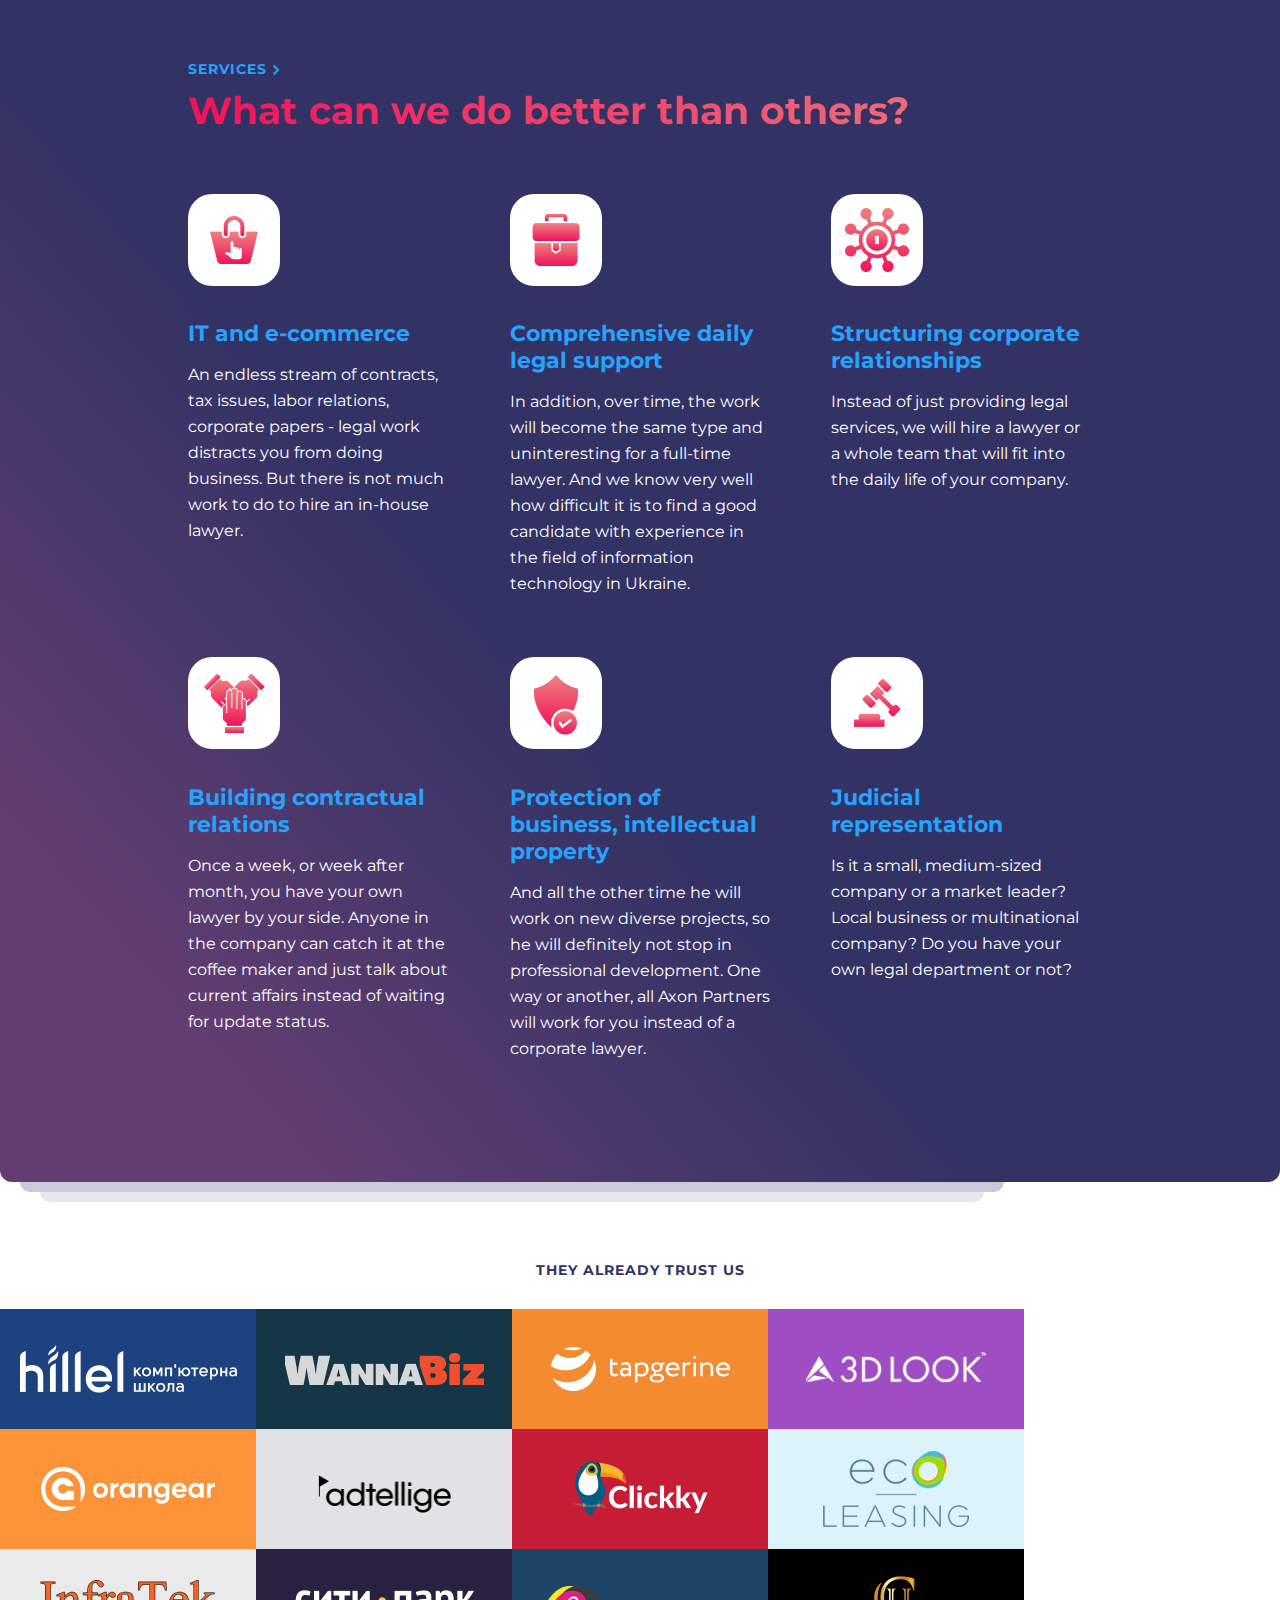
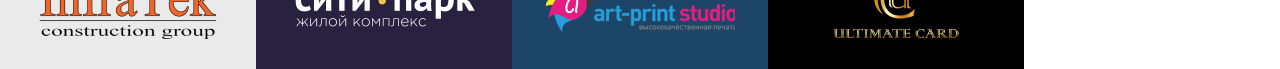
==== index.html @ bb22cbb3 "create 2 block of response(oportunities,trust us" ====
<!DOCTYPE html>
<html lang="ru">
<head>
    <meta charset="UTF-8">
    <meta http-equiv="X-UA-Compatible" content="IE=edge">
    <meta name="viewport" content="width-device-width, initial-scale=1.0">
    <meta name="keywords" content="Юристы,помощь,закон,поддержка.">
    <meta name="description" content="Юридическая поддержка бизнеса.">
    <title>hlegal services </title>
    <link rel="stylesheet" href="./assets/fonts/stylesheet.css">
    <link rel="stylesheet" href="./assets/styles/style.css">
</head>
<body>
  <main class="main">
    <section class="opportunities">
      <h2 class="hide"></h2>
        <div class="wrapper">
          <div class="services">
            <a href="" class="services-link">Services</a>
            <h2 class="about">What can we do better than others?</h2>
          </div>
          <div class="benefits">
            <div class="benefits-list">
              <div class="benefit-list">
                <img src="./assets/images/ecommerce.png" alt="Ecommerce" class="benefit-list-img" >
                <a href="" class="benefit-list-link">IT and e-commerce</a>
                <p class="benefit-list-text">An endless stream of contracts, tax issues, labor relations, corporate papers - legal work distracts you from doing business. But there is not much work to do to hire an in-house lawyer.</p>
              </div>
              <div class="benefit-list">
                <img src="./assets/images/support.png" alt="Support" class="benefit-list-img" >
                <a href="" class="benefit-list-link">Comprehensive daily legal support</a>
                <p class="benefit-list-text">In addition, over time, the work will become the same type and uninteresting for a full-time lawyer. And we know very well how difficult it is to find a good candidate with experience in the field of information technology in Ukraine.</p>
              </div>
              <div class="benefit-list">
                <img src="./assets/images/coprorate.png" alt="Corporate" class="benefit-list-img" >
                <a href="" class="benefit-list-link">Structuring corporate relationships</a>
                <p class="benefit-list-text">Instead of just providing legal services, we will hire a lawyer or a whole team that will fit into the daily life of your company.</p>
              </div>
              <div class="benefit-list">
                <img src="./assets/images/trust.png" alt="Trust" class="benefit-list-img" >
                <a href="" class="benefit-list-link">Building contractual relations</a>
                <p class="benefit-list-text">Once a week, or week after month, you have your own lawyer by your side. Anyone in the company can catch it at the coffee maker and just talk about current affairs instead of waiting for update status.</p>
              </div>
              <div class="benefit-list">
                <img src="./assets/images/protection.png" alt="Protection" class="benefit-list-img" >
                <a href="" class="benefit-list-link">Protection of business, intellectual property</a>
                <p class="benefit-list-text">And all the other time he will work on new diverse projects, so he will definitely not stop in professional development. One way or another, all Axon Partners will work for you instead of a corporate lawyer.</p>
              </div>
              <div class="benefit-list">
                <img src="./assets/images/court.png" alt="Court" class="benefit-list-img" >
                <a href="" class="benefit-list-link">Judicial representation</a>
                <p class="benefit-list-text">Is it a small, medium-sized company or a market leader? Local business or multinational company? Do you have your own legal department or not?</p>
              </div>
            </div>
          </div>
        </div>
    </section>
    <div class="shadow-layer-block">
      <div class="wraper">
        <div class="shadow-layer1"></div>
        <div class="shadow-layer2"> </div>
      </div>
    </div>
    <section class="already-trust-block">
      <h2 class="hide">hide</h2>

        <h3 class="already-trust-title">
          They already trust us
        </h3>
        <div class="already-trust-links-block">
          <div class="already-trust-links already-trust-link-visible">
            <a href="" class="already-trust-link">
              <img src="./assets/images/hillel-logo.png" alt="Hillel" width="217" height="48">
            </a>
            <a href="" class="already-trust-link">
              <img src="./assets/images/wannabiz-logo.png" alt="WannaBiz" width="199" height="32">
            </a>
            <a href="" class="already-trust-link">
              <img src="./assets/images/tapgerine-logo.png" alt="Tapgerine" width="179" height="44">
            </a>
            <a href="" class="already-trust-link">
              <img src="./assets/images/3dlook-logo.png" alt="3Dlook" width="180" height="42px">
            </a>
            <a href="" class="already-trust-link">
              <img src="./assets/images/orangear-logo.png" alt="Orangear" width="174" height="44">
            </a>
            <a href="" class="already-trust-link">
              <img src="./assets/images/adtelligent-logo.png" class="vis-img" alt="Adtelligent" width="195" height="48">
              <img src="./assets/images/adtelligent-logo-min.png" class="invis-img" alt="Adtelligent" width="133" height="48">
            </a>
            <a href="" class="already-trust-link invisible">
              <img src="./assets/images/clickky-logo.png" alt="Clickky" width="138" height="61">
            </a>
            <a href="" class="already-trust-link invisible">
              <img src="./assets/images/ecolease-logo.png" alt="Eco Leasing" width="146" height="76">
            </a>
            <a href="" class="already-trust-link invisible">
              <img src="./assets/images/infratek-logo.png" alt="Infra Tek" width="182" height="60">
            </a>
            <a href="" class="already-trust-link invisible">
              <img src="./assets/images/sitypark-logo.png" alt="Сити Парк" width="181" height="38">
            </a>
            <a href="" class="already-trust-link invisible">
              <img src="./assets/images/artprint-logo.png" alt="Art-print studio" width="189" height="46">
            </a>
            <a href="" class="already-trust-link invisible">
              <img src="./assets/images/ultimate-logo.png" alt="Ultimate Card" width="152" height="95">
            </a>
        </div>

    </section>
  </main>
</body>
</html>
---- assets/fonts/stylesheet.css ----
@font-face {
    font-family: 'Montserrat';
    src: url('Montserrat-ExtraBold.woff2') format('woff2'),
        url('Montserrat-ExtraBold.woff') format('woff');
    font-weight: bold;
    font-style: normal;
    font-display: swap;
}

@font-face {
    font-family: 'Montserrat';
    src: url('Montserrat-ExtraLight.woff2') format('woff2'),
        url('Montserrat-ExtraLight.woff') format('woff');
    font-weight: 200;
    font-style: normal;
    font-display: swap;
}

@font-face {
    font-family: 'Montserrat';
    src: url('Montserrat-LightItalic.woff2') format('woff2'),
        url('Montserrat-LightItalic.woff') format('woff');
    font-weight: 300;
    font-style: italic;
    font-display: swap;
}

@font-face {
    font-family: 'Montserrat';
    src: url('Montserrat-Regular.woff2') format('woff2'),
        url('Montserrat-Regular.woff') format('woff');
    font-weight: normal;
    font-style: normal;
    font-display: swap;
}

@font-face {
    font-family: 'Montserrat';
    src: url('Montserrat-BoldItalic.woff2') format('woff2'),
        url('Montserrat-BoldItalic.woff') format('woff');
    font-weight: bold;
    font-style: italic;
    font-display: swap;
}

@font-face {
    font-family: 'Montserrat';
    src: url('Montserrat-ExtraBoldItalic.woff2') format('woff2'),
        url('Montserrat-ExtraBoldItalic.woff') format('woff');
    font-weight: bold;
    font-style: italic;
    font-display: swap;
}

@font-face {
    font-family: 'Montserrat';
    src: url('Montserrat-Light.woff2') format('woff2'),
        url('Montserrat-Light.woff') format('woff');
    font-weight: 300;
    font-style: normal;
    font-display: swap;
}

@font-face {
    font-family: 'Montserrat';
    src: url('Montserrat-Italic.woff2') format('woff2'),
        url('Montserrat-Italic.woff') format('woff');
    font-weight: normal;
    font-style: italic;
    font-display: swap;
}

@font-face {
    font-family: 'Montserrat';
    src: url('Montserrat-SemiBold.woff2') format('woff2'),
        url('Montserrat-SemiBold.woff') format('woff');
    font-weight: 600;
    font-style: normal;
    font-display: swap;
}

@font-face {
    font-family: 'Montserrat';
    src: url('Montserrat-Black.woff2') format('woff2'),
        url('Montserrat-Black.woff') format('woff');
    font-weight: 900;
    font-style: normal;
    font-display: swap;
}

@font-face {
    font-family: 'Montserrat';
    src: url('Montserrat-Bold.woff2') format('woff2'),
        url('Montserrat-Bold.woff') format('woff');
    font-weight: bold;
    font-style: normal;
    font-display: swap;
}

@font-face {
    font-family: 'Montserrat';
    src: url('Montserrat-MediumItalic.woff2') format('woff2'),
        url('Montserrat-MediumItalic.woff') format('woff');
    font-weight: 500;
    font-style: italic;
    font-display: swap;
}

@font-face {
    font-family: 'Montserrat';
    src: url('Montserrat-ExtraLightItalic.woff2') format('woff2'),
        url('Montserrat-ExtraLightItalic.woff') format('woff');
    font-weight: 200;
    font-style: italic;
    font-display: swap;
}

@font-face {
    font-family: 'Montserrat';
    src: url('Montserrat-SemiBoldItalic.woff2') format('woff2'),
        url('Montserrat-SemiBoldItalic.woff') format('woff');
    font-weight: 600;
    font-style: italic;
    font-display: swap;
}

@font-face {
    font-family: 'Montserrat';
    src: url('Montserrat-BlackItalic.woff2') format('woff2'),
        url('Montserrat-BlackItalic.woff') format('woff');
    font-weight: 900;
    font-style: italic;
    font-display: swap;
}

@font-face {
    font-family: 'Montserrat';
    src: url('Montserrat-Medium.woff2') format('woff2'),
        url('Montserrat-Medium.woff') format('woff');
    font-weight: 500;
    font-style: normal;
    font-display: swap;
}

@font-face {
    font-family: 'Montserrat';
    src: url('Montserrat-ThinItalic.woff2') format('woff2'),
        url('Montserrat-ThinItalic.woff') format('woff');
    font-weight: 100;
    font-style: italic;
    font-display: swap;
}

@font-face {
    font-family: 'Montserrat';
    src: url('Montserrat-Thin.woff2') format('woff2'),
        url('Montserrat-Thin.woff') format('woff');
    font-weight: 100;
    font-style: normal;
    font-display: swap;
}
---- assets/styles/style.css ----
/*! normalize.css v8.0.1 | MIT License | github.com/necolas/normalize.css */
/* Document
   ========================================================================== */
/**
 * 1. Correct the line height in all browsers.
 * 2. Prevent adjustments of font size after orientation changes in iOS.
 */
html {
  line-height: 1.15; /* 1 */
  -webkit-text-size-adjust: 100%; /* 2 */
}

/* Sections
   ========================================================================== */
/**
 * Remove the margin in all browsers.
 */
body {
  margin: 0;
}

/**
 * Render the `main` element consistently in IE.
 */
main {
  display: block;
}

/**
 * Correct the font size and margin on `h1` elements within `section` and
 * `article` contexts in Chrome, Firefox, and Safari.
 */
h1 {
  font-size: 2em;
  margin: 0.67em 0;
}

/* Grouping content
   ========================================================================== */
/**
 * 1. Add the correct box sizing in Firefox.
 * 2. Show the overflow in Edge and IE.
 */
hr {
  box-sizing: content-box; /* 1 */
  height: 0; /* 1 */
  overflow: visible; /* 2 */
}

/**
 * 1. Correct the inheritance and scaling of font size in all browsers.
 * 2. Correct the odd `em` font sizing in all browsers.
 */
pre {
  font-family: monospace, monospace; /* 1 */
  font-size: 1em; /* 2 */
}

/* Text-level semantics
   ========================================================================== */
/**
 * Remove the gray background on active links in IE 10.
 */
a {
  background-color: transparent;
}

/**
 * 1. Remove the bottom border in Chrome 57-
 * 2. Add the correct text decoration in Chrome, Edge, IE, Opera, and Safari.
 */
abbr[title] {
  border-bottom: none; /* 1 */
  text-decoration: underline; /* 2 */
  text-decoration: underline dotted; /* 2 */
}

/**
 * Add the correct font weight in Chrome, Edge, and Safari.
 */
b,
strong {
  font-weight: bolder;
}

/**
 * 1. Correct the inheritance and scaling of font size in all browsers.
 * 2. Correct the odd `em` font sizing in all browsers.
 */
code,
kbd,
samp {
  font-family: monospace, monospace; /* 1 */
  font-size: 1em; /* 2 */
}

/**
 * Add the correct font size in all browsers.
 */
small {
  font-size: 80%;
}

/**
 * Prevent `sub` and `sup` elements from affecting the line height in
 * all browsers.
 */
sub,
sup {
  font-size: 75%;
  line-height: 0;
  position: relative;
  vertical-align: baseline;
}

sub {
  bottom: -0.25em;
}

sup {
  top: -0.5em;
}

/* Embedded content
   ========================================================================== */
/**
 * Remove the border on images inside links in IE 10.
 */
img {
  border-style: none;
}

/* Forms
   ========================================================================== */
/**
 * 1. Change the font styles in all browsers.
 * 2. Remove the margin in Firefox and Safari.
 */
button,
input,
optgroup,
select,
textarea {
  font-family: inherit; /* 1 */
  font-size: 100%; /* 1 */
  line-height: 1.15; /* 1 */
  margin: 0; /* 2 */
}

/**
 * Show the overflow in IE.
 * 1. Show the overflow in Edge.
 */
button,
input { /* 1 */
  overflow: visible;
}

/**
 * Remove the inheritance of text transform in Edge, Firefox, and IE.
 * 1. Remove the inheritance of text transform in Firefox.
 */
button,
select { /* 1 */
  text-transform: none;
}

/**
 * Correct the inability to style clickable types in iOS and Safari.
 */
button,
[type=button],
[type=reset],
[type=submit] {
  -webkit-appearance: button;
}

/**
 * Remove the inner border and padding in Firefox.
 */
button::-moz-focus-inner,
[type=button]::-moz-focus-inner,
[type=reset]::-moz-focus-inner,
[type=submit]::-moz-focus-inner {
  border-style: none;
  padding: 0;
}

/**
 * Restore the focus styles unset by the previous rule.
 */
button:-moz-focusring,
[type=button]:-moz-focusring,
[type=reset]:-moz-focusring,
[type=submit]:-moz-focusring {
  outline: 1px dotted ButtonText;
}

/**
 * Correct the padding in Firefox.
 */
fieldset {
  padding: 0.35em 0.75em 0.625em;
}

/**
 * 1. Correct the text wrapping in Edge and IE.
 * 2. Correct the color inheritance from `fieldset` elements in IE.
 * 3. Remove the padding so developers are not caught out when they zero out
 *    `fieldset` elements in all browsers.
 */
legend {
  box-sizing: border-box; /* 1 */
  color: inherit; /* 2 */
  display: table; /* 1 */
  max-width: 100%; /* 1 */
  padding: 0; /* 3 */
  white-space: normal; /* 1 */
}

/**
 * Add the correct vertical alignment in Chrome, Firefox, and Opera.
 */
progress {
  vertical-align: baseline;
}

/**
 * Remove the default vertical scrollbar in IE 10+.
 */
textarea {
  overflow: auto;
}

/**
 * 1. Add the correct box sizing in IE 10.
 * 2. Remove the padding in IE 10.
 */
[type=checkbox],
[type=radio] {
  box-sizing: border-box; /* 1 */
  padding: 0; /* 2 */
}

/**
 * Correct the cursor style of increment and decrement buttons in Chrome.
 */
[type=number]::-webkit-inner-spin-button,
[type=number]::-webkit-outer-spin-button {
  height: auto;
}

/**
 * 1. Correct the odd appearance in Chrome and Safari.
 * 2. Correct the outline style in Safari.
 */
[type=search] {
  -webkit-appearance: textfield; /* 1 */
  outline-offset: -2px; /* 2 */
}

/**
 * Remove the inner padding in Chrome and Safari on macOS.
 */
[type=search]::-webkit-search-decoration {
  -webkit-appearance: none;
}

/**
 * 1. Correct the inability to style clickable types in iOS and Safari.
 * 2. Change font properties to `inherit` in Safari.
 */
::-webkit-file-upload-button {
  -webkit-appearance: button; /* 1 */
  font: inherit; /* 2 */
}

/* Interactive
   ========================================================================== */
/*
 * Add the correct display in Edge, IE 10+, and Firefox.
 */
details {
  display: block;
}

/*
 * Add the correct display in all browsers.
 */
summary {
  display: list-item;
}

/* Misc
   ========================================================================== */
/**
 * Add the correct display in IE 10+.
 */
template {
  display: none;
}

/**
 * Add the correct display in IE 10.
 */
[hidden] {
  display: none;
}

* {
  box-sizing: border-box;
}

body {
  margin: 0;
  font-family: "Montserrat", sans-serif;
}

p, h1, h2, h3, h4, ul, li {
  margin: 0;
  padding: 0;
}

.hide {
  display: none;
}

ul li {
  list-style: none;
}

.wrapper {
  width: 315px;
  margin-left: auto;
  margin-right: auto;
}

.opportunities {
  background: linear-gradient(228.57deg, #323264 11.93%, #323264 57.17%, #643E72 87.46%);
  border-radius: 0px 0px 12px 12px;
  padding-top: 30px;
  padding-bottom: 60px;
}

.services-link {
  text-decoration: none;
  text-transform: uppercase;
  font-size: 14px;
  line-height: 17px;
  font-weight: 700;
  letter-spacing: 1px;
  color: #24A3FF;
  position: relative;
  display: inline-block;
  margin-bottom: 10px;
}
.services-link::after {
  content: "";
  background-image: url(../images/arrow-right-blue.png);
  background-size: cover;
  background-position: center;
  background-repeat: no-repeat;
  display: block;
  width: 12px;
  height: 12px;
  position: absolute;
  top: 3px;
  right: -15px;
}

.services-link:hover::after {
  content: "";
  background-image: url(../images/arrow-right-red.png);
  background-size: cover;
  background-position: center;
  background-repeat: no-repeat;
  display: block;
  width: 12px;
  height: 12px;
  position: absolute;
  top: 3px;
  right: -15px;
}

.services-link:hover {
  color: #F0145A;
}

.about {
  font-weight: 700;
  font-size: 30px;
  line-height: 37px;
  background: linear-gradient(90.13deg, #F0145A 0.84%, #EF8080 99.96%);
  -webkit-background-clip: text;
  -webkit-text-fill-color: transparent;
}

.services {
  margin-bottom: 30px;
}

.benefit-list {
  margin-bottom: 30px;
}
.benefit-list:last-child {
  margin-bottom: 0;
}

.benefit-list-img {
  background-color: #fff;
  border-radius: 24px;
  padding: 14px;
  width: 64px;
  height: 64px;
  margin-bottom: 30px;
  box-sizing: content-box;
}

.benefit-list-link {
  font-size: 22px;
  line-height: 27px;
  font-weight: 700;
  color: #24A3FF;
  text-decoration: none;
  margin-bottom: 15px;
  display: flex;
}

.benefit-list-text {
  font-size: 16px;
  line-height: 26px;
  color: #fff;
}

.shadow-layer-block {
  width: 315px;
}

.shadow-layer1 {
  width: 335px;
  height: 10px;
  margin-left: 20px;
  margin-right: 20px;
  background-color: #CACADB;
  border-bottom-left-radius: 12px;
  border-bottom-right-radius: 12px;
}

.shadow-layer2 {
  width: 295px;
  height: 10px;
  margin-left: 40px;
  margin-right: 40px;
  background-color: #E7E7F2;
  border-bottom-left-radius: 12px;
  border-bottom-right-radius: 12px;
}

.already-trust-title {
  font-size: 14px;
  line-height: 17px;
  font-weight: 700;
  letter-spacing: 1px;
  text-transform: uppercase;
  color: #323264;
  text-align: center;
  margin-bottom: 30px;
  margin-top: 60px;
}

.already-trust-link {
  width: 375px;
  height: 120px;
  background-color: #000;
  display: flex;
  justify-content: center;
  align-items: center;
}

.already-trust-links a:nth-child(1) {
  background-color: #1C4280;
}
.already-trust-links a:nth-child(2) {
  background-color: #143646;
}
.already-trust-links a:nth-child(3) {
  background-color: #F48B30;
}
.already-trust-links a:nth-child(4) {
  background-color: #9E4DC3;
}
.already-trust-links a:nth-child(5) {
  background-color: #FD9339;
}
.already-trust-links a:nth-child(6) {
  background-color: #E2E2E4;
}
.already-trust-links a:nth-child(7) {
  background-color: #C71C36;
}
.already-trust-links a:nth-child(8) {
  background-color: #DCF3F9;
}
.already-trust-links a:nth-child(9) {
  background-color: #EAEAEA;
}
.already-trust-links a:nth-child(10) {
  background-color: #282240;
}
.already-trust-links a:nth-child(11) {
  background-color: #1D4568;
}
.already-trust-links a:nth-child(12) {
  background-color: #000000;
}

.invisible {
  display: none;
}

.invis-img {
  display: none;
}

@media (min-width: 768px) {
  .wrapper {
    width: 648px;
  }
  .opportunities {
    padding-top: 60px;
  }
  .services {
    margin-bottom: 60px;
  }
  .about {
    font-size: 38px;
    line-height: 46px;
  }
  .benefits-list {
    display: flex;
    flex-direction: row;
    flex-wrap: wrap;
    justify-content: space-between;
  }
  .benefit-list {
    width: 294px;
  }
  .already-trust-link {
    width: 256px;
    height: 120px;
  }
  .already-trust-links {
    display: flex;
    flex-wrap: wrap;
    width: 768px;
  }
  .invisible {
    display: flex;
  }
  .invis-img {
    display: flex;
  }
  .vis-img {
    display: none;
  }
  .shadow-layer1 {
    width: 728px;
  }
  .shadow-layer2 {
    width: 688px;
  }
}
@media (min-width: 1024px) {
  .wrapper {
    width: 904px;
  }
  .benefit-list {
    width: 261px;
    margin-bottom: 60px;
  }
  .already-trust-links {
    width: 1024px;
  }
  .shadow-layer1 {
    width: 984px;
  }
  .shadow-layer2 {
    width: 944px;
  }
}
@media (min-width: 1440px) {
  .wrapper {
    width: 1320px;
  }
  .benefit-list {
    width: 400px;
  }
  .already-trust-link {
    width: 360px;
  }
  .already-trust-links {
    width: 1440px;
  }
  .shadow-layer1 {
    width: 1400px;
  }
  .shadow-layer2 {
    width: 1360px;
  }
  .invis-img {
    display: none;
  }
  .vis-img {
    display: flex;
  }
}
@media (min-width: 1920px) {
  .wrapper {
    width: 1600px;
  }
  .benefit-list {
    width: 493px;
  }
  .already-trust-link {
    width: 430px;
  }
  .already-trust-links {
    margin: 0 100px;
    width: 1920px;
  }
  .shadow-layer1 {
    width: 1880px;
  }
  .shadow-layer2 {
    width: 1840px;
  }
}

/*# sourceMappingURL=style.css.map */
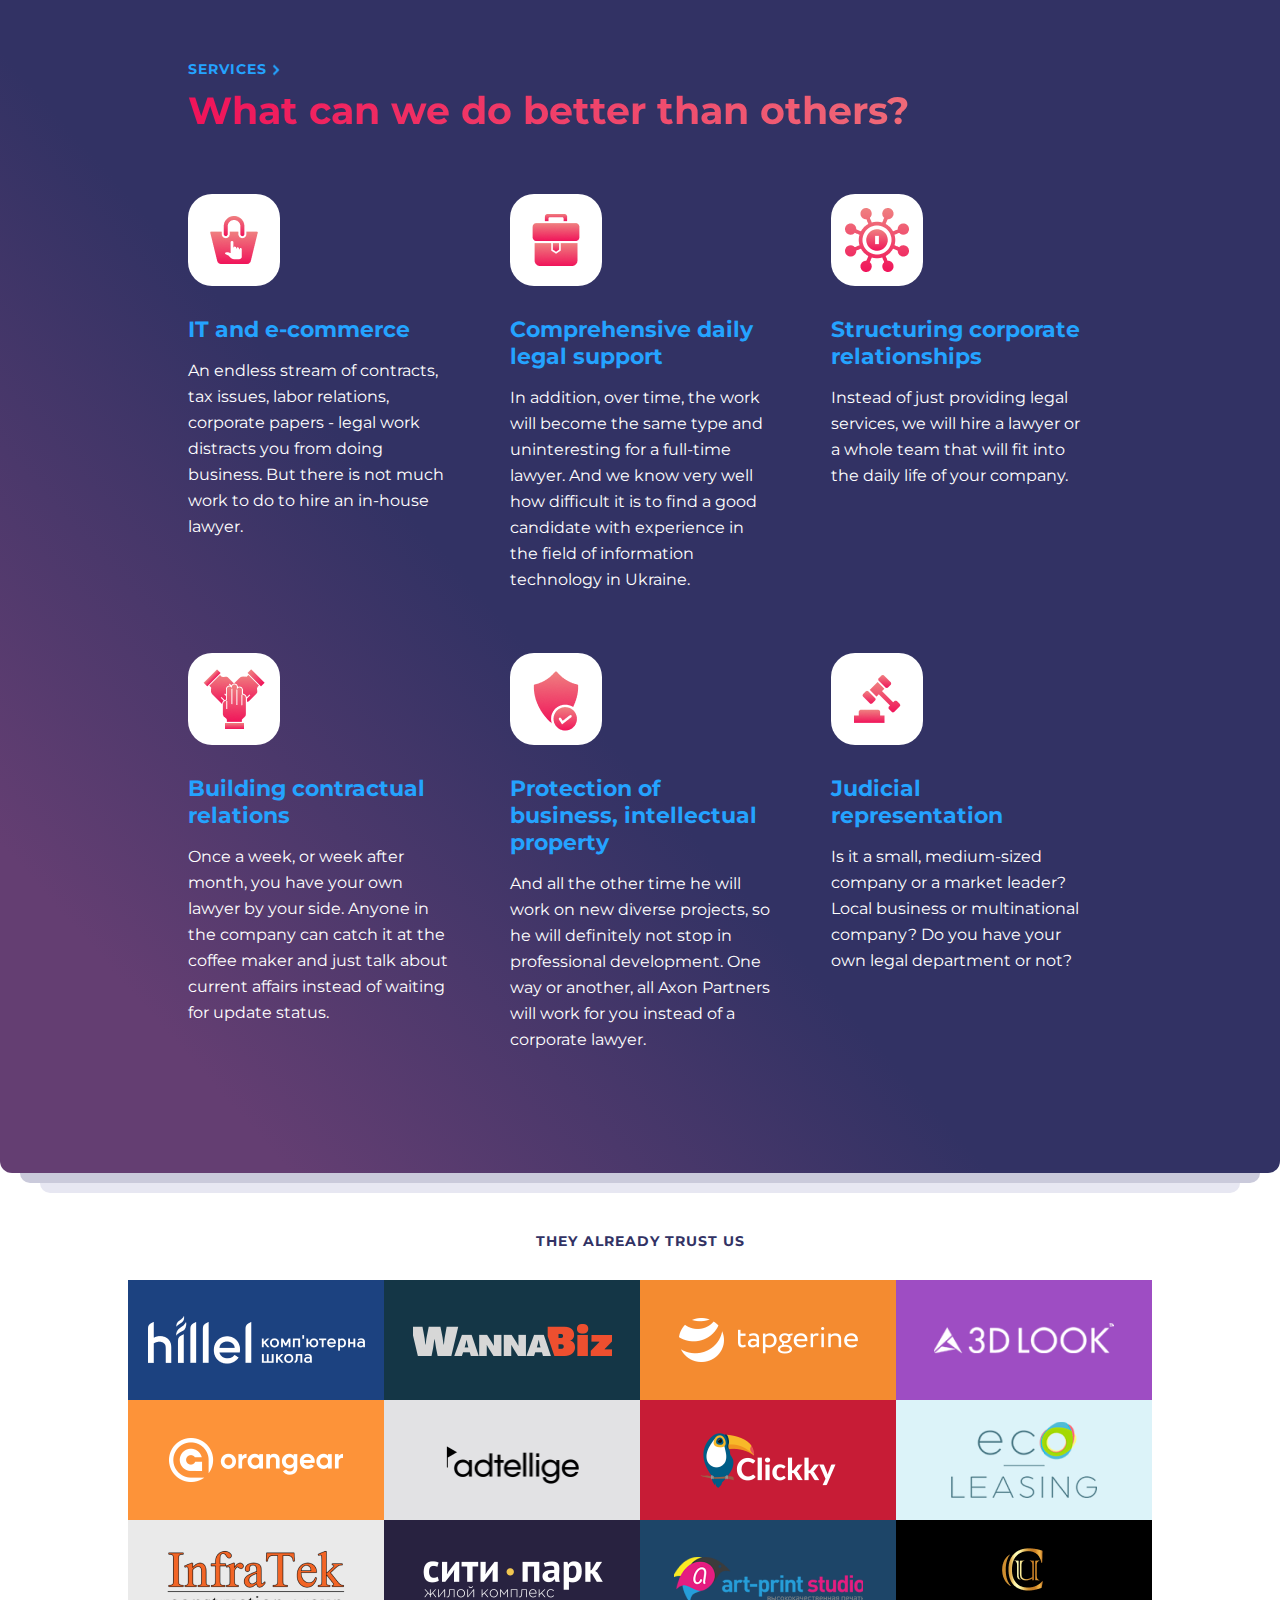
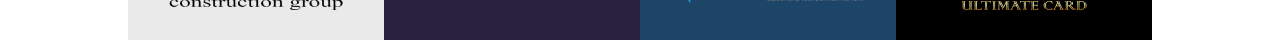
==== commit b1b0982a: "Fix all bugs" ====
--- a/index.html
+++ b/index.html
@@ -22,32 +22,44 @@
           <div class="benefits">
             <div class="benefits-list">
               <div class="benefit-list">
-                <img src="./assets/images/ecommerce.png" alt="Ecommerce" class="benefit-list-img" >
+                <div class="benefit-list-image">
+                  <img src="./assets/images/ecommerce.png" alt="Ecommerce" class="benefit-list-img">
+                </div>
                 <a href="" class="benefit-list-link">IT and e-commerce</a>
                 <p class="benefit-list-text">An endless stream of contracts, tax issues, labor relations, corporate papers - legal work distracts you from doing business. But there is not much work to do to hire an in-house lawyer.</p>
               </div>
               <div class="benefit-list">
-                <img src="./assets/images/support.png" alt="Support" class="benefit-list-img" >
+                <div class="benefit-list-image">
+                  <img src="./assets/images/support.png" alt="Support" class="benefit-list-img">
+                </div>
                 <a href="" class="benefit-list-link">Comprehensive daily legal support</a>
                 <p class="benefit-list-text">In addition, over time, the work will become the same type and uninteresting for a full-time lawyer. And we know very well how difficult it is to find a good candidate with experience in the field of information technology in Ukraine.</p>
               </div>
               <div class="benefit-list">
-                <img src="./assets/images/coprorate.png" alt="Corporate" class="benefit-list-img" >
+                <div class="benefit-list-image">
+                  <img src="./assets/images/coprorate.png" alt="Corporate" class="benefit-list-img">
+                </div>
                 <a href="" class="benefit-list-link">Structuring corporate relationships</a>
                 <p class="benefit-list-text">Instead of just providing legal services, we will hire a lawyer or a whole team that will fit into the daily life of your company.</p>
               </div>
               <div class="benefit-list">
-                <img src="./assets/images/trust.png" alt="Trust" class="benefit-list-img" >
+                <div class="benefit-list-image">
+                  <img src="./assets/images/trust.png" alt="Trust" class="benefit-list-img">
+                </div>
                 <a href="" class="benefit-list-link">Building contractual relations</a>
                 <p class="benefit-list-text">Once a week, or week after month, you have your own lawyer by your side. Anyone in the company can catch it at the coffee maker and just talk about current affairs instead of waiting for update status.</p>
               </div>
               <div class="benefit-list">
-                <img src="./assets/images/protection.png" alt="Protection" class="benefit-list-img" >
+                <div class="benefit-list-image">
+                  <img src="./assets/images/protection.png" alt="Protection" class="benefit-list-img">
+                </div>
                 <a href="" class="benefit-list-link">Protection of business, intellectual property</a>
                 <p class="benefit-list-text">And all the other time he will work on new diverse projects, so he will definitely not stop in professional development. One way or another, all Axon Partners will work for you instead of a corporate lawyer.</p>
               </div>
               <div class="benefit-list">
-                <img src="./assets/images/court.png" alt="Court" class="benefit-list-img" >
+                <div class="benefit-list-image">
+                  <img src="./assets/images/court.png" alt="Court" class="benefit-list-img">
+                </div>
                 <a href="" class="benefit-list-link">Judicial representation</a>
                 <p class="benefit-list-text">Is it a small, medium-sized company or a market leader? Local business or multinational company? Do you have your own legal department or not?</p>
               </div>
@@ -55,59 +67,51 @@
           </div>
         </div>
     </section>
-    <div class="shadow-layer-block">
-      <div class="wraper">
-        <div class="shadow-layer1"></div>
-        <div class="shadow-layer2"> </div>
-      </div>
-    </div>
     <section class="already-trust-block">
       <h2 class="hide">hide</h2>
-
         <h3 class="already-trust-title">
           They already trust us
         </h3>
         <div class="already-trust-links-block">
           <div class="already-trust-links already-trust-link-visible">
-            <a href="" class="already-trust-link">
+            <a href="" class="already-trust-link trust-link-hillel">
               <img src="./assets/images/hillel-logo.png" alt="Hillel" width="217" height="48">
             </a>
-            <a href="" class="already-trust-link">
+            <a href="" class="already-trust-link trust-link-wannabiz">
               <img src="./assets/images/wannabiz-logo.png" alt="WannaBiz" width="199" height="32">
             </a>
-            <a href="" class="already-trust-link">
+            <a href="" class="already-trust-link trust-link-tapgerine">
               <img src="./assets/images/tapgerine-logo.png" alt="Tapgerine" width="179" height="44">
             </a>
-            <a href="" class="already-trust-link">
+            <a href="" class="already-trust-link trust-link-3dlook">
               <img src="./assets/images/3dlook-logo.png" alt="3Dlook" width="180" height="42px">
             </a>
-            <a href="" class="already-trust-link">
+            <a href="" class="already-trust-link trust-link-orangear">
               <img src="./assets/images/orangear-logo.png" alt="Orangear" width="174" height="44">
             </a>
-            <a href="" class="already-trust-link">
+            <a href="" class="already-trust-link trust-link-adtelligent">
               <img src="./assets/images/adtelligent-logo.png" class="vis-img" alt="Adtelligent" width="195" height="48">
               <img src="./assets/images/adtelligent-logo-min.png" class="invis-img" alt="Adtelligent" width="133" height="48">
             </a>
-            <a href="" class="already-trust-link invisible">
+            <a href="" class="already-trust-link trust-link-clickky">
               <img src="./assets/images/clickky-logo.png" alt="Clickky" width="138" height="61">
             </a>
-            <a href="" class="already-trust-link invisible">
+            <a href="" class="already-trust-link trust-link-ecolease">
               <img src="./assets/images/ecolease-logo.png" alt="Eco Leasing" width="146" height="76">
             </a>
-            <a href="" class="already-trust-link invisible">
+            <a href="" class="already-trust-link trust-link-infratek">
               <img src="./assets/images/infratek-logo.png" alt="Infra Tek" width="182" height="60">
             </a>
-            <a href="" class="already-trust-link invisible">
+            <a href="" class="already-trust-link trust-link-sitypark">
               <img src="./assets/images/sitypark-logo.png" alt="Сити Парк" width="181" height="38">
             </a>
-            <a href="" class="already-trust-link invisible">
+            <a href="" class="already-trust-link trust-link-artprint">
               <img src="./assets/images/artprint-logo.png" alt="Art-print studio" width="189" height="46">
             </a>
-            <a href="" class="already-trust-link invisible">
+            <a href="" class="already-trust-link trust-link-ultimate">
               <img src="./assets/images/ultimate-logo.png" alt="Ultimate Card" width="152" height="95">
             </a>
         </div>
-
     </section>
   </main>
 </body>
--- a/assets/styles/style.css
+++ b/assets/styles/style.css
@@ -307,6 +307,54 @@
   display: none;
 }
 
+.trust-link-hillel {
+  background-color: #1C4280;
+}
+
+.trust-link-wannabiz {
+  background-color: #143646;
+}
+
+.trust-link-tapgerine {
+  background-color: #F48B30;
+}
+
+.trust-link-3dlook {
+  background-color: #9E4DC3;
+}
+
+.trust-link-orangear {
+  background-color: #FD9339;
+}
+
+.trust-link-adtelligent {
+  background-color: #E2E2E4;
+}
+
+.trust-link-clickky {
+  background-color: #C71C36;
+}
+
+.trust-link-ecolease {
+  background-color: #DCF3F9;
+}
+
+.trust-link-infratek {
+  background-color: #EAEAEA;
+}
+
+.trust-link-sitypark {
+  background-color: #282240;
+}
+
+.trust-link-artprint {
+  background-color: #1D4568;
+}
+
+.trust-link-ultimate {
+  background-color: #000000;
+}
+
 * {
   box-sizing: border-box;
 }
@@ -340,6 +388,31 @@
   border-radius: 0px 0px 12px 12px;
   padding-top: 30px;
   padding-bottom: 60px;
+  position: relative;
+}
+.opportunities::before {
+  content: "";
+  height: 10px;
+  background-color: #CACADB;
+  border-bottom-left-radius: 12px;
+  border-bottom-right-radius: 12px;
+  display: flex;
+  position: absolute;
+  bottom: -10px;
+  left: 20px;
+  right: 20px;
+}
+.opportunities::after {
+  content: "";
+  height: 10px;
+  background-color: #E7E7F2;
+  border-bottom-left-radius: 12px;
+  border-bottom-right-radius: 12px;
+  display: flex;
+  position: absolute;
+  bottom: -20px;
+  left: 40px;
+  right: 40px;
 }
 
 .services-link {
@@ -406,7 +479,7 @@
   margin-bottom: 0;
 }
 
-.benefit-list-img {
+.benefit-list-image {
   background-color: #fff;
   border-radius: 24px;
   padding: 14px;
@@ -414,6 +487,7 @@
   height: 64px;
   margin-bottom: 30px;
   box-sizing: content-box;
+  display: inline-block;
 }
 
 .benefit-list-link {
@@ -430,30 +504,6 @@
   font-size: 16px;
   line-height: 26px;
   color: #fff;
-}
-
-.shadow-layer-block {
-  width: 315px;
-}
-
-.shadow-layer1 {
-  width: 335px;
-  height: 10px;
-  margin-left: 20px;
-  margin-right: 20px;
-  background-color: #CACADB;
-  border-bottom-left-radius: 12px;
-  border-bottom-right-radius: 12px;
-}
-
-.shadow-layer2 {
-  width: 295px;
-  height: 10px;
-  margin-left: 40px;
-  margin-right: 40px;
-  background-color: #E7E7F2;
-  border-bottom-left-radius: 12px;
-  border-bottom-right-radius: 12px;
 }
 
 .already-trust-title {
@@ -465,56 +515,27 @@
   color: #323264;
   text-align: center;
   margin-bottom: 30px;
+}
+
+.already-trust-block {
   margin-top: 60px;
 }
 
 .already-trust-link {
   width: 375px;
   height: 120px;
-  background-color: #000;
   display: flex;
   justify-content: center;
   align-items: center;
 }
 
-.already-trust-links a:nth-child(1) {
-  background-color: #1C4280;
-}
-.already-trust-links a:nth-child(2) {
-  background-color: #143646;
-}
-.already-trust-links a:nth-child(3) {
-  background-color: #F48B30;
-}
-.already-trust-links a:nth-child(4) {
-  background-color: #9E4DC3;
-}
-.already-trust-links a:nth-child(5) {
-  background-color: #FD9339;
-}
-.already-trust-links a:nth-child(6) {
-  background-color: #E2E2E4;
-}
-.already-trust-links a:nth-child(7) {
-  background-color: #C71C36;
-}
-.already-trust-links a:nth-child(8) {
-  background-color: #DCF3F9;
-}
-.already-trust-links a:nth-child(9) {
-  background-color: #EAEAEA;
-}
-.already-trust-links a:nth-child(10) {
-  background-color: #282240;
-}
-.already-trust-links a:nth-child(11) {
-  background-color: #1D4568;
-}
-.already-trust-links a:nth-child(12) {
-  background-color: #000000;
-}
-
-.invisible {
+.already-trust-links-block {
+  width: 375px;
+  margin-left: auto;
+  margin-right: auto;
+}
+
+.already-trust-links a:nth-child(n+7) {
   display: none;
 }
 
@@ -549,12 +570,15 @@
     width: 256px;
     height: 120px;
   }
+  .already-trust-links-block {
+    width: 768px;
+  }
   .already-trust-links {
     display: flex;
     flex-wrap: wrap;
     width: 768px;
   }
-  .invisible {
+  .already-trust-links a:nth-child(n+7) {
     display: flex;
   }
   .invis-img {
@@ -562,12 +586,6 @@
   }
   .vis-img {
     display: none;
-  }
-  .shadow-layer1 {
-    width: 728px;
-  }
-  .shadow-layer2 {
-    width: 688px;
   }
 }
 @media (min-width: 1024px) {
@@ -578,14 +596,11 @@
     width: 261px;
     margin-bottom: 60px;
   }
+  .already-trust-links-block {
+    width: 1024px;
+  }
   .already-trust-links {
     width: 1024px;
-  }
-  .shadow-layer1 {
-    width: 984px;
-  }
-  .shadow-layer2 {
-    width: 944px;
   }
 }
 @media (min-width: 1440px) {
@@ -598,14 +613,11 @@
   .already-trust-link {
     width: 360px;
   }
+  .already-trust-links-block {
+    width: 1440px;
+  }
   .already-trust-links {
     width: 1440px;
-  }
-  .shadow-layer1 {
-    width: 1400px;
-  }
-  .shadow-layer2 {
-    width: 1360px;
   }
   .invis-img {
     display: none;
@@ -624,16 +636,15 @@
   .already-trust-link {
     width: 430px;
   }
+  .already-trust-links-block {
+    width: 1920px;
+  }
   .already-trust-links {
-    margin: 0 100px;
+    display: flex;
+    justify-content: center;
+    align-items: center;
     width: 1920px;
   }
-  .shadow-layer1 {
-    width: 1880px;
-  }
-  .shadow-layer2 {
-    width: 1840px;
-  }
 }
 
 /*# sourceMappingURL=style.css.map */
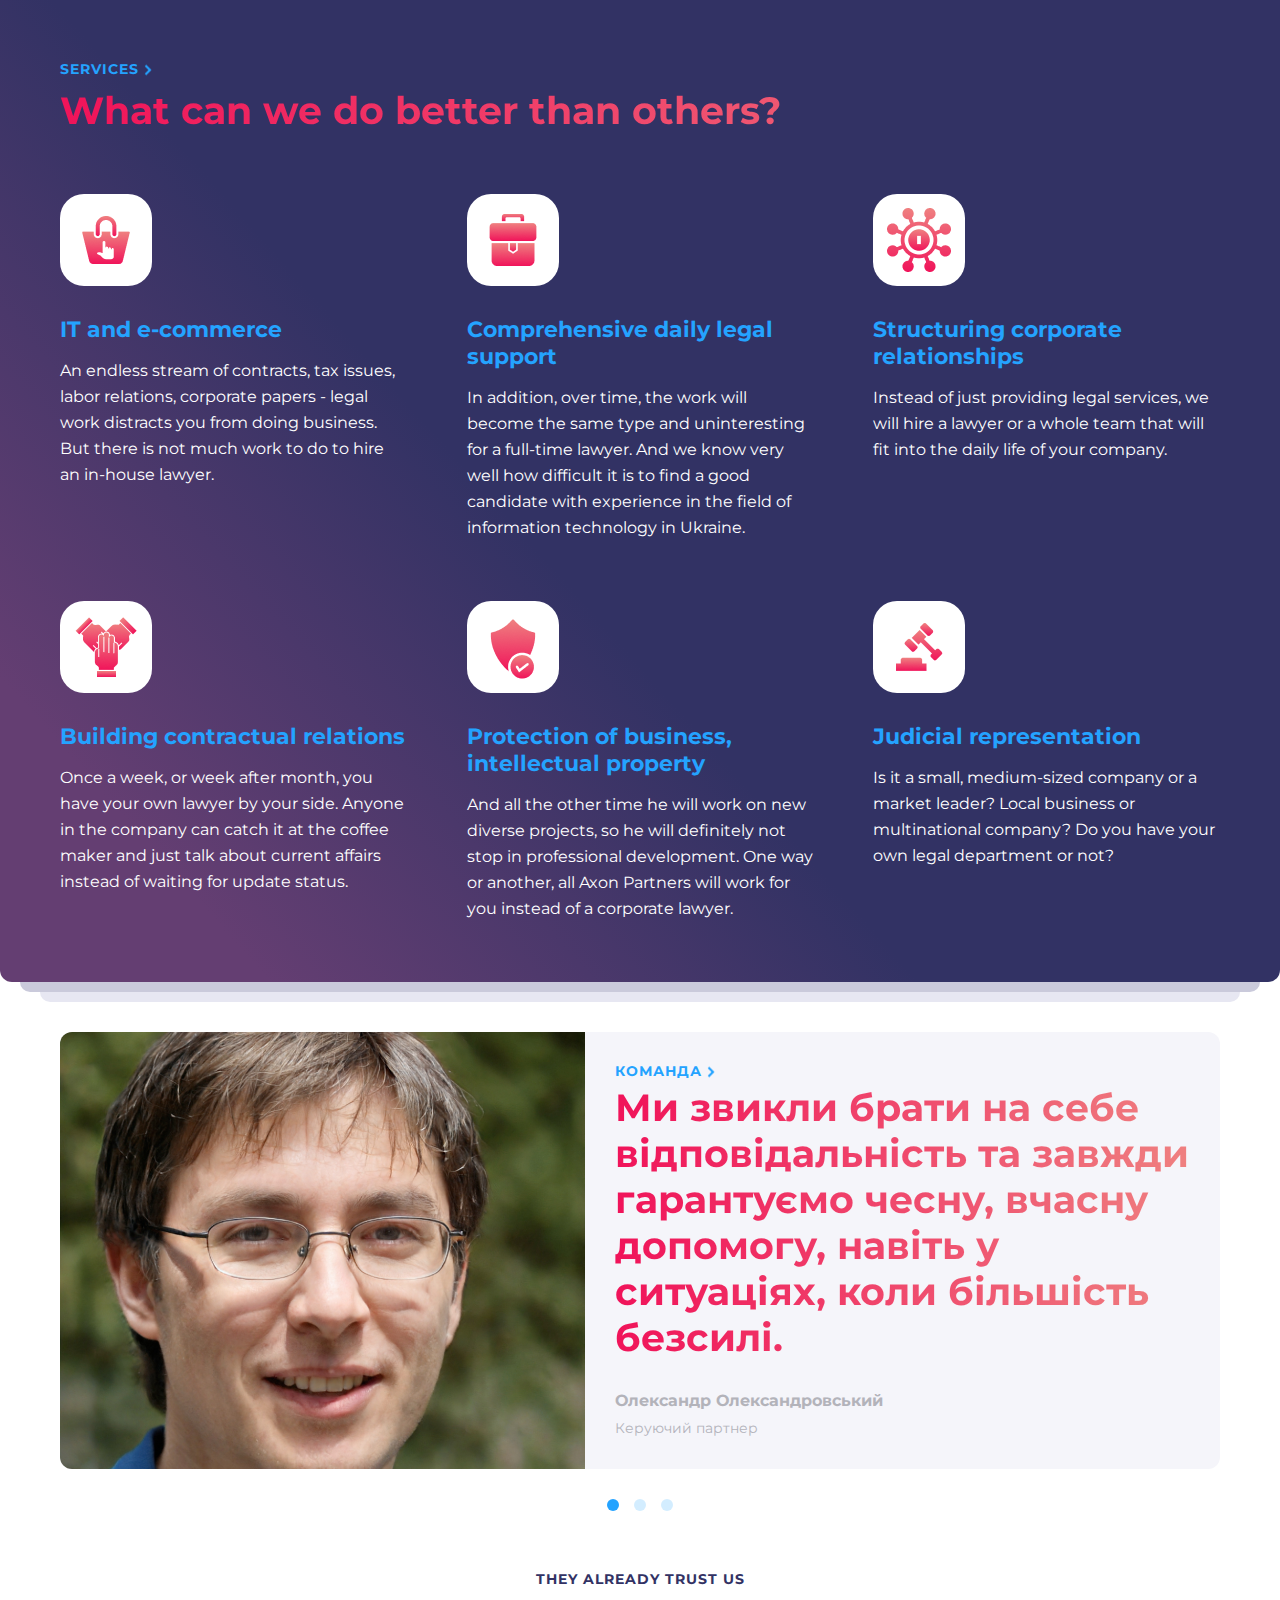
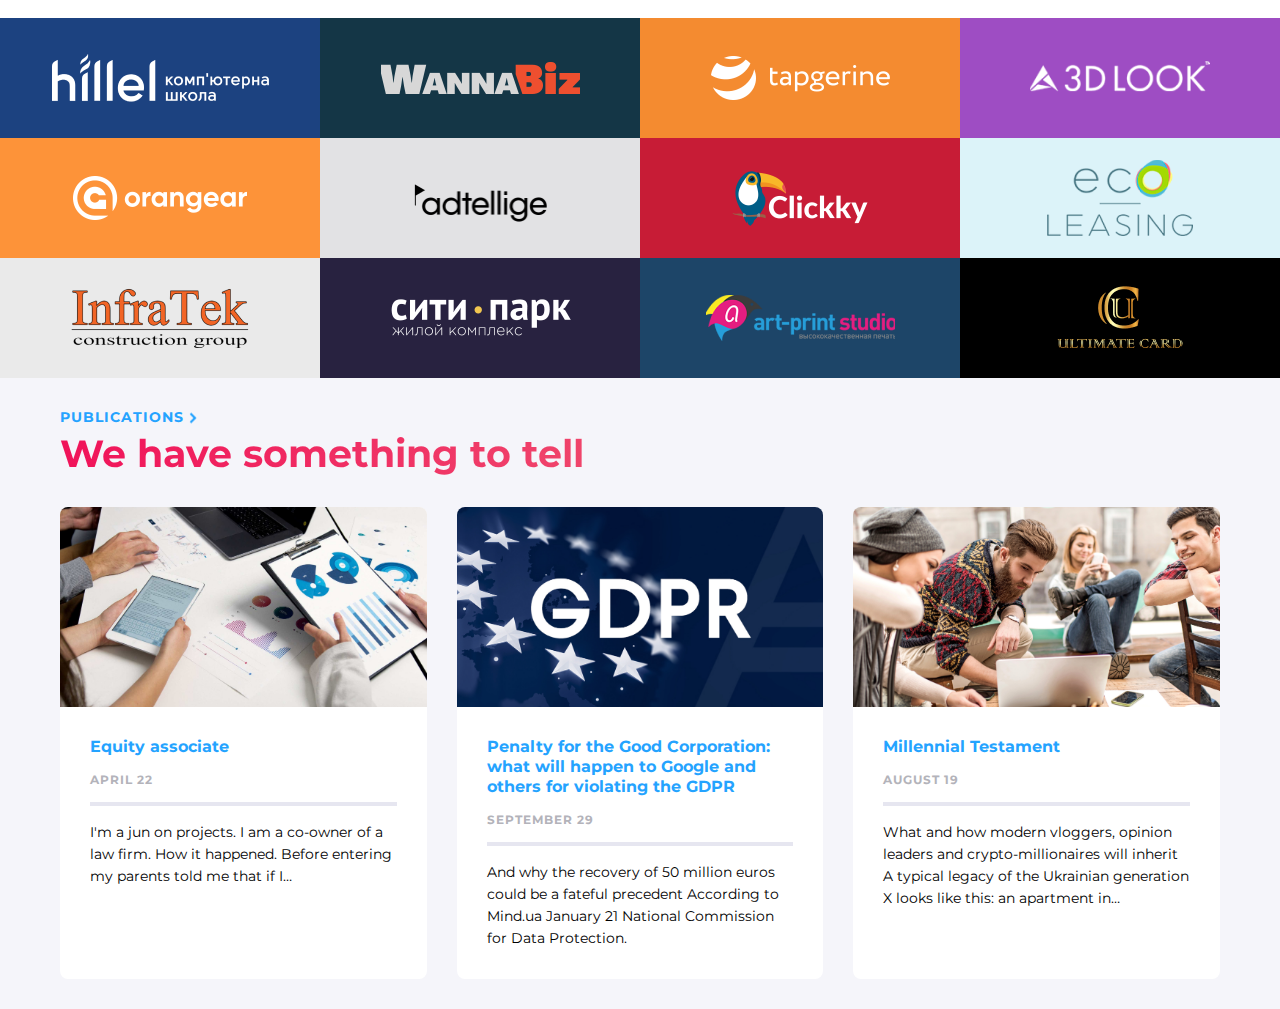
==== commit 02c31d95: "add news and our-team blocks" ====
--- a/index.html
+++ b/index.html
@@ -67,6 +67,29 @@
           </div>
         </div>
     </section>
+    <section class="our-team">
+      <h2 class="hide"></h2>
+      <div class="wrapper">
+        <article class="team-member">
+          <div class="team-member-photo"></div>
+          <div class="team-member-content">
+            <a href="" class="services-link team-link">Команда</a>
+            <h2 class="team-member-quote">
+              Ми звикли брати на себе відповідальність та завжди гарантуємо чесну, вчасну допомогу, навіть у ситуаціях, коли більшість безсилі.
+            </h2>
+            <p class="team-member-info">
+              Олександр Олександровський
+              <p class="team-member-position">Керуючий партнер</p>
+            </p>
+          </div>
+        </article>
+        <div class="team-member-buttons">
+          <button class="team-member-button team-member-button-active"></button>
+          <button class="team-member-button"></button>
+          <button class="team-member-button"></button>
+        </div>
+      </div>
+    </section>
     <section class="already-trust-block">
       <h2 class="hide">hide</h2>
         <h3 class="already-trust-title">
@@ -113,6 +136,48 @@
             </a>
         </div>
     </section>
+    <section class="news">
+      <div class="wrapper">
+        <div class="news-title">
+          <a href="" class="services-link news-link">Publications</a>
+          <h2 class="news-about-title">We have something to tell</h2>
+        </div>
+        <div class="news-blocks">
+          <article class="news-block-article">
+            <div class="news-block-img"></div>
+            <div class="news-block-content">
+              <a href="" class="news-block-link">Equity associate</a>
+              <p class="news-block-time"><time datetime="22-04">April 22</time></p>
+              <p class="news-block-about">
+                I'm a jun on projects. I am a co-owner of a law firm. How it happened. Before entering my parents told me that if I…
+              </p>
+            </div>
+          </article>
+          <article class="news-block-article">
+            <div class="news-block-img news-block-img-gdpr"></div>
+            <div class="news-block-content">
+              <a href="" class="news-block-link">
+                Penalty for the Good Corporation: what will happen to Google and others for violating the GDPR
+              </a>
+              <p class="news-block-time"><time datetime="29-09">September 29</time></p>
+              <p class="news-block-about">
+                And why the recovery of 50 million euros could be a fateful precedent According to Mind.ua January 21 National Commission for Data Protection.
+              </p>
+            </div>
+          </article>
+          <article class="news-block-article news-block-article-millennial">
+            <div class="news-block-img news-block-img-millennial"></div>
+            <div class="news-block-content">
+              <a href="" class="news-block-link">Millennial Testament</a>
+              <p class="news-block-time"><time datetime="19-08">August 19</time></p>
+              <p class="news-block-about">
+                What and how modern vloggers, opinion leaders and crypto-millionaires will inherit A typical legacy of the Ukrainian generation X looks like this: an apartment in…
+              </p>
+            </div>
+          </article>
+        </div>
+      </div>
+    </section>
   </main>
 </body>
 </html>--- a/assets/styles/style.css
+++ b/assets/styles/style.css
@@ -378,7 +378,9 @@
 }
 
 .wrapper {
-  width: 315px;
+  padding-left: 30px;
+  padding-right: 30px;
+  max-width: 1920px;
   margin-left: auto;
   margin-right: auto;
 }
@@ -389,6 +391,7 @@
   padding-top: 30px;
   padding-bottom: 60px;
   position: relative;
+  margin-bottom: 50px;
 }
 .opportunities::before {
   content: "";
@@ -423,8 +426,8 @@
   font-weight: 700;
   letter-spacing: 1px;
   color: #24A3FF;
+  display: inline-block;
   position: relative;
-  display: inline-block;
   margin-bottom: 10px;
 }
 .services-link::after {
@@ -460,12 +463,12 @@
 }
 
 .about {
+  background: linear-gradient(90.13deg, #F0145A 0.84%, #EF8080 99.96%);
+  -webkit-background-clip: text;
+  -webkit-text-fill-color: transparent;
   font-weight: 700;
   font-size: 30px;
   line-height: 37px;
-  background: linear-gradient(90.13deg, #F0145A 0.84%, #EF8080 99.96%);
-  -webkit-background-clip: text;
-  -webkit-text-fill-color: transparent;
 }
 
 .services {
@@ -506,6 +509,81 @@
   color: #fff;
 }
 
+.team-member {
+  background-color: #F5F5FA;
+  border-radius: 12px;
+  margin-bottom: 30px;
+  overflow: hidden;
+}
+
+.team-member-content {
+  padding: 30px;
+}
+
+.team-link {
+  margin-bottom: 5px;
+}
+
+.team-member-quote {
+  background: linear-gradient(90.13deg, #F0145A 0.84%, #EF8080 99.96%);
+  -webkit-background-clip: text;
+  -webkit-text-fill-color: transparent;
+  font-weight: 700;
+  font-size: 30px;
+  line-height: 37px;
+  margin-bottom: 30px;
+}
+
+.team-member-info {
+  font-size: 16px;
+  line-height: 20px;
+  font-weight: 700;
+  color: #B3B3BA;
+  margin-bottom: 6px;
+}
+
+.team-member-position {
+  font-size: 14px;
+  line-height: 22px;
+  font-weight: 400;
+  color: #B3B3BA;
+}
+
+.team-member-photo {
+  background-image: url(../images/member-oleksandrovsky.jpg);
+  background-position: center;
+  background-size: cover;
+  background-repeat: no-repeat;
+  width: 100%;
+  height: 500px;
+  display: inline-block;
+}
+
+.team-member-buttons {
+  display: flex;
+  justify-content: center;
+  align-items: center;
+}
+
+.team-member-button {
+  margin-right: 15px;
+  border: 0;
+  background-color: #24A3FF;
+  opacity: 0.2;
+  width: 12px;
+  height: 12px;
+  border-radius: 100%;
+  cursor: pointer;
+}
+
+.team-member-button:last-child {
+  margin-right: 0;
+}
+
+.team-member-button-active {
+  opacity: 1;
+}
+
 .already-trust-title {
   font-size: 14px;
   line-height: 17px;
@@ -522,19 +600,13 @@
 }
 
 .already-trust-link {
-  width: 375px;
+  width: 100%;
   height: 120px;
   display: flex;
   justify-content: center;
   align-items: center;
 }
 
-.already-trust-links-block {
-  width: 375px;
-  margin-left: auto;
-  margin-right: auto;
-}
-
 .already-trust-links a:nth-child(n+7) {
   display: none;
 }
@@ -543,9 +615,88 @@
   display: none;
 }
 
+.news {
+  padding-top: 30px;
+  background-color: #F5F5FA;
+}
+
+.news-link {
+  margin-bottom: 5px;
+}
+
+.news-about-title {
+  background: linear-gradient(90.13deg, #F0145A 0.84%, #EF8080 99.96%);
+  -webkit-background-clip: text;
+  -webkit-text-fill-color: transparent;
+  font-weight: 700;
+  font-size: 30px;
+  line-height: 37px;
+  margin-bottom: 30px;
+}
+
+.news-block-article {
+  background-color: #ffffff;
+  margin-bottom: 30px;
+  border-radius: 8px;
+  overflow: hidden;
+}
+
+.news-block-img {
+  background-image: url(../images/equity-img.jpg);
+  background-position: center;
+  background-size: cover;
+  background-repeat: no-repeat;
+  width: 100%;
+  height: 200px;
+}
+
+.news-block-img-gdpr {
+  background-image: url(../images/gdpr.jpg);
+}
+
+.news-block-img-millennial {
+  background-image: url(../images/millennial.jpg);
+}
+
+.news-block-content {
+  padding: 30px;
+}
+
+.news-block-link {
+  color: #24A3FF;
+  text-decoration: none;
+  font-size: 16px;
+  line-height: 20px;
+  font-weight: 700;
+  display: inline-block;
+  margin-bottom: 15px;
+}
+
+.news-block-link:hover {
+  color: #F0145A;
+}
+
+.news-block-time {
+  font-size: 12px;
+  line-height: 15px;
+  font-weight: 700;
+  letter-spacing: 1px;
+  text-transform: uppercase;
+  color: #B3B3BA;
+  padding-bottom: 15px;
+  border-bottom: 4px solid #E6E6F0;
+  margin-bottom: 15px;
+}
+
+.news-block-about {
+  font-size: 14px;
+  line-height: 22px;
+}
+
 @media (min-width: 768px) {
   .wrapper {
-    width: 648px;
+    padding-left: 60px;
+    padding-right: 60px;
   }
   .opportunities {
     padding-top: 60px;
@@ -564,19 +715,20 @@
     justify-content: space-between;
   }
   .benefit-list {
-    width: 294px;
+    width: calc(50% - 30px);
+  }
+  .team-member-quote {
+    font-weight: 700;
+    font-size: 38px;
+    line-height: 46px;
   }
   .already-trust-link {
-    width: 256px;
+    width: 33.33%;
     height: 120px;
-  }
-  .already-trust-links-block {
-    width: 768px;
   }
   .already-trust-links {
     display: flex;
     flex-wrap: wrap;
-    width: 768px;
   }
   .already-trust-links a:nth-child(n+7) {
     display: flex;
@@ -587,37 +739,54 @@
   .vis-img {
     display: none;
   }
+  .news-about-title {
+    font-weight: 700;
+    font-size: 38px;
+    line-height: 46px;
+  }
+  .news-blocks {
+    display: flex;
+    justify-content: space-between;
+    flex-wrap: wrap;
+  }
+  .news-block-article {
+    width: calc(50% - 15px);
+  }
+  .news-block-article-millennial {
+    width: 100%;
+  }
 }
 @media (min-width: 1024px) {
-  .wrapper {
-    width: 904px;
+  .benefits-list {
+    gap: 60px;
   }
   .benefit-list {
-    width: 261px;
-    margin-bottom: 60px;
-  }
-  .already-trust-links-block {
-    width: 1024px;
-  }
-  .already-trust-links {
-    width: 1024px;
+    width: calc(33.33% - 40px);
+    margin-bottom: 0;
+  }
+  .team-member {
+    display: flex;
+  }
+  .team-member-content {
+    flex-shrink: 2;
+  }
+  .team-member-photo {
+    height: auto;
+    width: 75%;
+  }
+  .already-trust-link {
+    width: 25%;
+  }
+  .news-block-article {
+    width: calc(33.33% - 20px);
   }
 }
 @media (min-width: 1440px) {
-  .wrapper {
-    width: 1320px;
-  }
-  .benefit-list {
-    width: 400px;
-  }
-  .already-trust-link {
-    width: 360px;
-  }
-  .already-trust-links-block {
-    width: 1440px;
-  }
-  .already-trust-links {
-    width: 1440px;
+  .team-member-content {
+    flex-shrink: 1;
+  }
+  .team-member-photo {
+    width: 100%;
   }
   .invis-img {
     display: none;
@@ -628,22 +797,41 @@
 }
 @media (min-width: 1920px) {
   .wrapper {
-    width: 1600px;
-  }
-  .benefit-list {
-    width: 493px;
+    padding-left: 160px;
+    padding-right: 160px;
+  }
+  .team-member-photo {
+    width: 60%;
   }
   .already-trust-link {
     width: 430px;
   }
   .already-trust-links-block {
-    width: 1920px;
+    max-width: 1920px;
+    margin-left: auto;
+    margin-right: auto;
   }
   .already-trust-links {
     display: flex;
     justify-content: center;
     align-items: center;
-    width: 1920px;
+    padding-bottom: 60px;
+  }
+  .trust-link-hillel {
+    border-top-left-radius: 12px;
+    overflow: hidden;
+  }
+  .trust-link-3dlook {
+    border-top-right-radius: 12px;
+    overflow: hidden;
+  }
+  .trust-link-infratek {
+    border-bottom-left-radius: 12px;
+    overflow: hidden;
+  }
+  .trust-link-ultimate {
+    border-bottom-right-radius: 12px;
+    overflow: hidden;
   }
 }
 
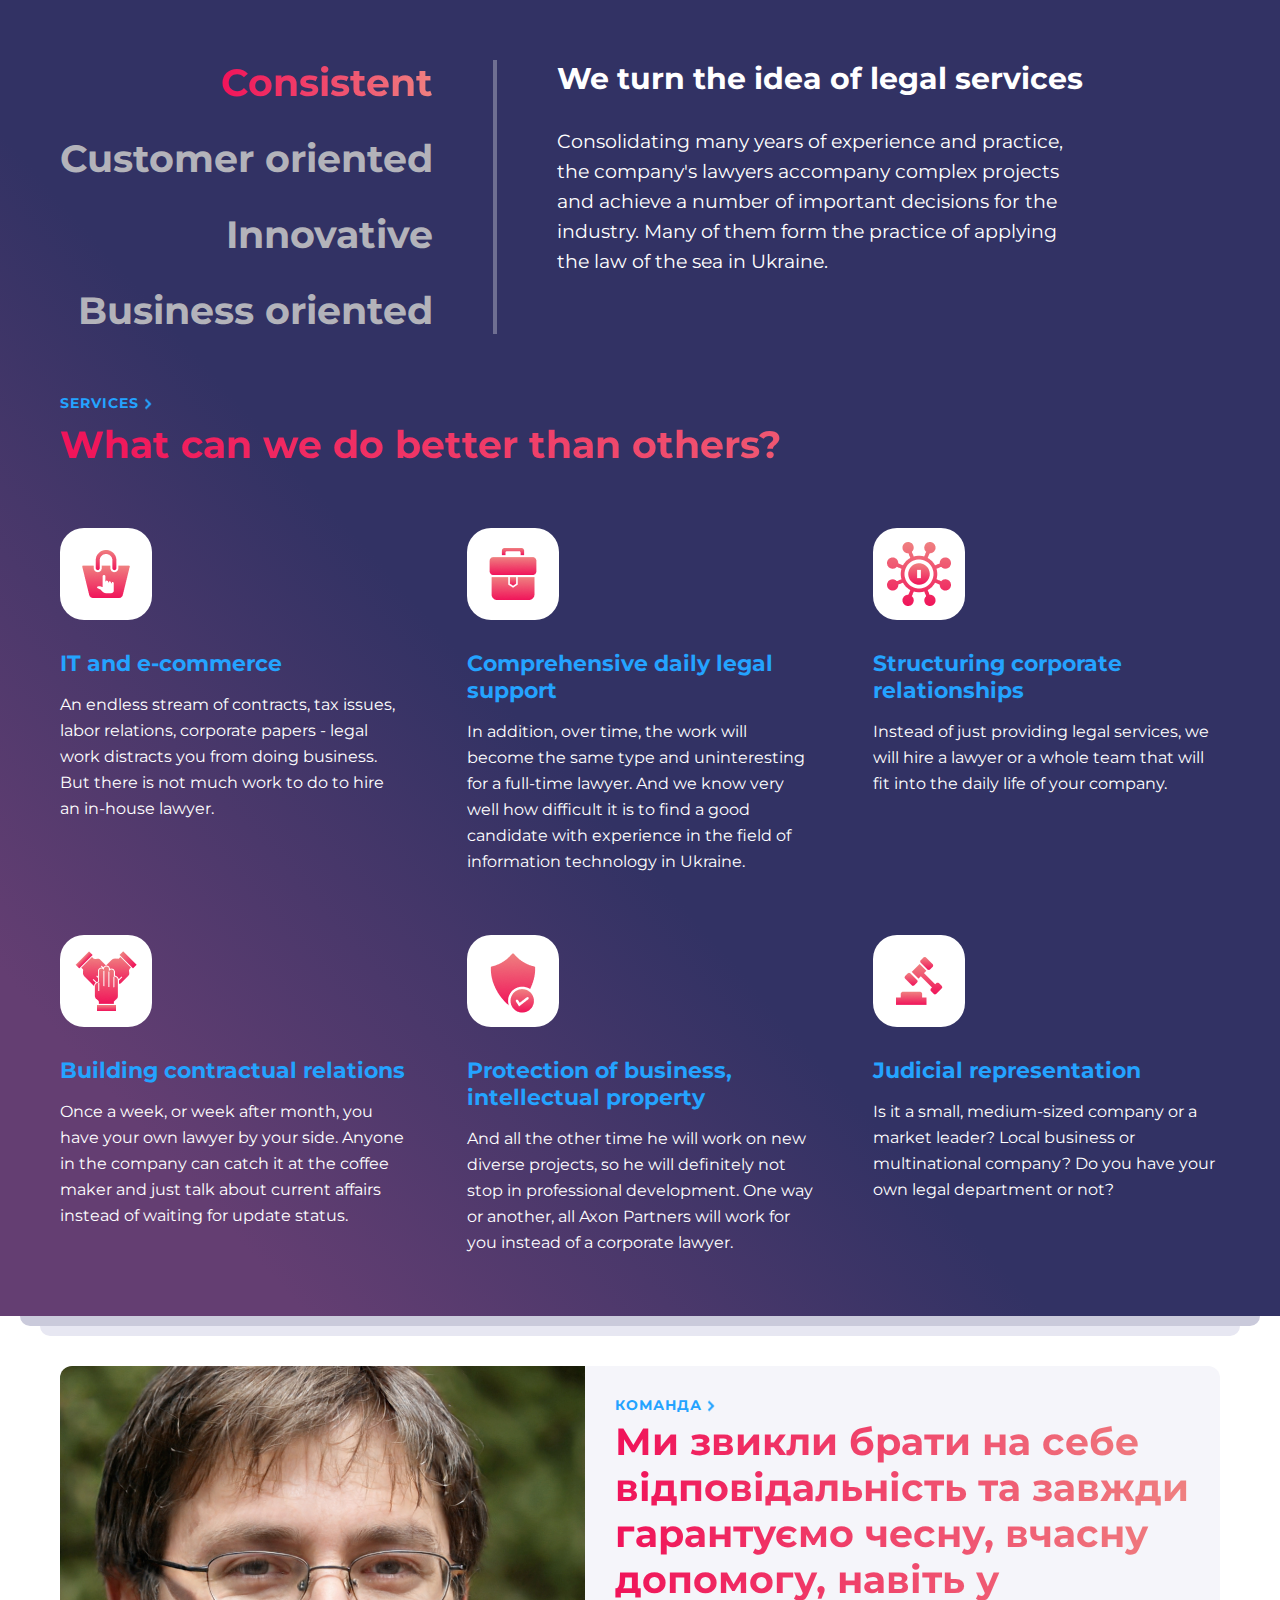
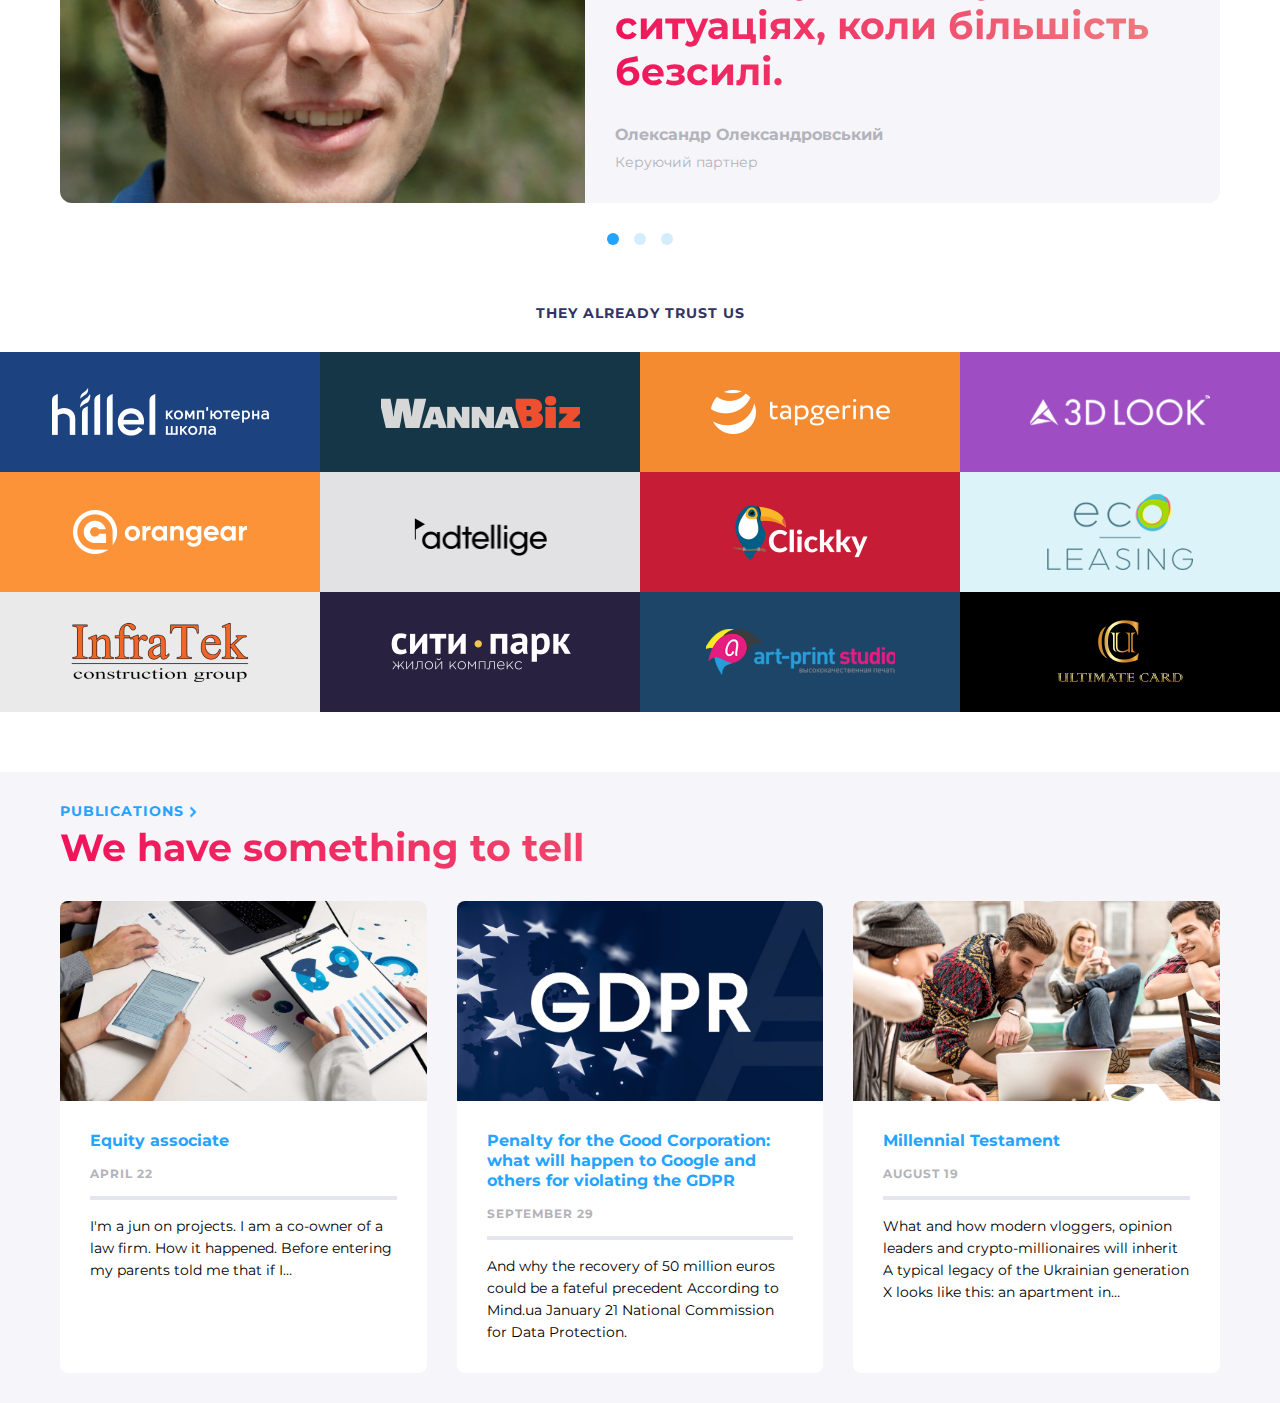
==== commit a0038b1e: "add navigation block and popup" ====
--- a/index.html
+++ b/index.html
@@ -12,60 +12,84 @@
 </head>
 <body>
   <main class="main">
-    <section class="opportunities">
-      <h2 class="hide"></h2>
-        <div class="wrapper">
-          <div class="services">
-            <a href="" class="services-link">Services</a>
-            <h2 class="about">What can we do better than others?</h2>
-          </div>
-          <div class="benefits">
-            <div class="benefits-list">
-              <div class="benefit-list">
-                <div class="benefit-list-image">
-                  <img src="./assets/images/ecommerce.png" alt="Ecommerce" class="benefit-list-img">
-                </div>
-                <a href="" class="benefit-list-link">IT and e-commerce</a>
-                <p class="benefit-list-text">An endless stream of contracts, tax issues, labor relations, corporate papers - legal work distracts you from doing business. But there is not much work to do to hire an in-house lawyer.</p>
+    <section class="main-section">
+      <h2 class="hide">hide</h2>
+      <section class="about-ideas-section">
+        <h2 class="hide">hide</h2>
+        <div class="ideas-block-wrapper">
+          <div class="ideas-block">
+            <nav class="nav">
+              <a href="" class="nav-link active">Consistent</a>
+              <a href="" class="nav-link">Customer oriented</a>
+              <a href="" class="nav-link">Innovative</a>
+              <a href="" class="nav-link">Business oriented</a>
+            </nav>
+            <div class="ideas-about-block">
+              <h3 class="ideas-about-title">
+                We turn the idea of legal services
+              </h3>
+              <p class="ideas-about-text">
+                Consolidating many years of experience and practice, the company's lawyers accompany complex projects and achieve a number of important decisions for the industry. Many of them form the practice of applying the law of the sea in Ukraine.
+              </p>
+            </div>
+          </div>
+        </div>
+      </section>
+      <section class="opportunities">
+        <h2 class="hide"></h2>
+          <div class="wrapper">
+            <div class="services">
+              <a href="" class="services-link main-link">Services</a>
+              <h2 class="about">What can we do better than others?</h2>
+            </div>
+            <div class="benefits">
+              <div class="benefits-list">
+                <div class="benefit-list">
+                  <div class="benefit-list-image">
+                    <img src="./assets/images/ecommerce.png" alt="Ecommerce" class="benefit-list-img">
+                  </div>
+                  <a href="" class="benefit-list-link">IT and e-commerce</a>
+                  <p class="benefit-list-text">An endless stream of contracts, tax issues, labor relations, corporate papers - legal work distracts you from doing business. But there is not much work to do to hire an in-house lawyer.</p>
+                </div>
+                <div class="benefit-list">
+                  <div class="benefit-list-image">
+                    <img src="./assets/images/support.png" alt="Support" class="benefit-list-img">
+                  </div>
+                  <a href="" class="benefit-list-link">Comprehensive daily legal support</a>
+                  <p class="benefit-list-text">In addition, over time, the work will become the same type and uninteresting for a full-time lawyer. And we know very well how difficult it is to find a good candidate with experience in the field of information technology in Ukraine.</p>
+                </div>
+                <div class="benefit-list">
+                  <div class="benefit-list-image">
+                    <img src="./assets/images/coprorate.png" alt="Corporate" class="benefit-list-img">
+                  </div>
+                  <a href="" class="benefit-list-link">Structuring corporate relationships</a>
+                  <p class="benefit-list-text">Instead of just providing legal services, we will hire a lawyer or a whole team that will fit into the daily life of your company.</p>
+                </div>
+                <div class="benefit-list">
+                  <div class="benefit-list-image">
+                    <img src="./assets/images/trust.png" alt="Trust" class="benefit-list-img">
+                  </div>
+                  <a href="" class="benefit-list-link">Building contractual relations</a>
+                  <p class="benefit-list-text">Once a week, or week after month, you have your own lawyer by your side. Anyone in the company can catch it at the coffee maker and just talk about current affairs instead of waiting for update status.</p>
+                </div>
+                <div class="benefit-list">
+                  <div class="benefit-list-image">
+                    <img src="./assets/images/protection.png" alt="Protection" class="benefit-list-img">
+                  </div>
+                  <a href="" class="benefit-list-link">Protection of business, intellectual property</a>
+                  <p class="benefit-list-text">And all the other time he will work on new diverse projects, so he will definitely not stop in professional development. One way or another, all Axon Partners will work for you instead of a corporate lawyer.</p>
+                </div>
+                <div class="benefit-list">
+                  <div class="benefit-list-image">
+                    <img src="./assets/images/court.png" alt="Court" class="benefit-list-img">
+                  </div>
+                  <a href="" class="benefit-list-link">Judicial representation</a>
+                  <p class="benefit-list-text">Is it a small, medium-sized company or a market leader? Local business or multinational company? Do you have your own legal department or not?</p>
+                </div>
               </div>
-              <div class="benefit-list">
-                <div class="benefit-list-image">
-                  <img src="./assets/images/support.png" alt="Support" class="benefit-list-img">
-                </div>
-                <a href="" class="benefit-list-link">Comprehensive daily legal support</a>
-                <p class="benefit-list-text">In addition, over time, the work will become the same type and uninteresting for a full-time lawyer. And we know very well how difficult it is to find a good candidate with experience in the field of information technology in Ukraine.</p>
-              </div>
-              <div class="benefit-list">
-                <div class="benefit-list-image">
-                  <img src="./assets/images/coprorate.png" alt="Corporate" class="benefit-list-img">
-                </div>
-                <a href="" class="benefit-list-link">Structuring corporate relationships</a>
-                <p class="benefit-list-text">Instead of just providing legal services, we will hire a lawyer or a whole team that will fit into the daily life of your company.</p>
-              </div>
-              <div class="benefit-list">
-                <div class="benefit-list-image">
-                  <img src="./assets/images/trust.png" alt="Trust" class="benefit-list-img">
-                </div>
-                <a href="" class="benefit-list-link">Building contractual relations</a>
-                <p class="benefit-list-text">Once a week, or week after month, you have your own lawyer by your side. Anyone in the company can catch it at the coffee maker and just talk about current affairs instead of waiting for update status.</p>
-              </div>
-              <div class="benefit-list">
-                <div class="benefit-list-image">
-                  <img src="./assets/images/protection.png" alt="Protection" class="benefit-list-img">
-                </div>
-                <a href="" class="benefit-list-link">Protection of business, intellectual property</a>
-                <p class="benefit-list-text">And all the other time he will work on new diverse projects, so he will definitely not stop in professional development. One way or another, all Axon Partners will work for you instead of a corporate lawyer.</p>
-              </div>
-              <div class="benefit-list">
-                <div class="benefit-list-image">
-                  <img src="./assets/images/court.png" alt="Court" class="benefit-list-img">
-                </div>
-                <a href="" class="benefit-list-link">Judicial representation</a>
-                <p class="benefit-list-text">Is it a small, medium-sized company or a market leader? Local business or multinational company? Do you have your own legal department or not?</p>
-              </div>
-            </div>
-          </div>
-        </div>
+            </div>
+          </div>
+      </section>
     </section>
     <section class="our-team">
       <h2 class="hide"></h2>
@@ -73,18 +97,18 @@
         <article class="team-member">
           <div class="team-member-photo"></div>
           <div class="team-member-content">
-            <a href="" class="services-link team-link">Команда</a>
+            <a href="" class="team-link main-link">Команда</a>
             <h2 class="team-member-quote">
               Ми звикли брати на себе відповідальність та завжди гарантуємо чесну, вчасну допомогу, навіть у ситуаціях, коли більшість безсилі.
             </h2>
             <p class="team-member-info">
               Олександр Олександровський
+            </p>
               <p class="team-member-position">Керуючий партнер</p>
-            </p>
           </div>
         </article>
         <div class="team-member-buttons">
-          <button class="team-member-button team-member-button-active"></button>
+          <button class="team-member-button team-member-button-active popup-button"></button>
           <button class="team-member-button"></button>
           <button class="team-member-button"></button>
         </div>
@@ -95,51 +119,53 @@
         <h3 class="already-trust-title">
           They already trust us
         </h3>
-        <div class="already-trust-links-block">
-          <div class="already-trust-links already-trust-link-visible">
-            <a href="" class="already-trust-link trust-link-hillel">
-              <img src="./assets/images/hillel-logo.png" alt="Hillel" width="217" height="48">
-            </a>
-            <a href="" class="already-trust-link trust-link-wannabiz">
-              <img src="./assets/images/wannabiz-logo.png" alt="WannaBiz" width="199" height="32">
-            </a>
-            <a href="" class="already-trust-link trust-link-tapgerine">
-              <img src="./assets/images/tapgerine-logo.png" alt="Tapgerine" width="179" height="44">
-            </a>
-            <a href="" class="already-trust-link trust-link-3dlook">
-              <img src="./assets/images/3dlook-logo.png" alt="3Dlook" width="180" height="42px">
-            </a>
-            <a href="" class="already-trust-link trust-link-orangear">
-              <img src="./assets/images/orangear-logo.png" alt="Orangear" width="174" height="44">
-            </a>
-            <a href="" class="already-trust-link trust-link-adtelligent">
-              <img src="./assets/images/adtelligent-logo.png" class="vis-img" alt="Adtelligent" width="195" height="48">
-              <img src="./assets/images/adtelligent-logo-min.png" class="invis-img" alt="Adtelligent" width="133" height="48">
-            </a>
-            <a href="" class="already-trust-link trust-link-clickky">
-              <img src="./assets/images/clickky-logo.png" alt="Clickky" width="138" height="61">
-            </a>
-            <a href="" class="already-trust-link trust-link-ecolease">
-              <img src="./assets/images/ecolease-logo.png" alt="Eco Leasing" width="146" height="76">
-            </a>
-            <a href="" class="already-trust-link trust-link-infratek">
-              <img src="./assets/images/infratek-logo.png" alt="Infra Tek" width="182" height="60">
-            </a>
-            <a href="" class="already-trust-link trust-link-sitypark">
-              <img src="./assets/images/sitypark-logo.png" alt="Сити Парк" width="181" height="38">
-            </a>
-            <a href="" class="already-trust-link trust-link-artprint">
-              <img src="./assets/images/artprint-logo.png" alt="Art-print studio" width="189" height="46">
-            </a>
-            <a href="" class="already-trust-link trust-link-ultimate">
-              <img src="./assets/images/ultimate-logo.png" alt="Ultimate Card" width="152" height="95">
-            </a>
+        <div class="already-trust-wrapper">
+          <div class="already-trust-links-block">
+            <div class="already-trust-links already-trust-link-visible">
+              <a href="" class="already-trust-link trust-link-hillel">
+                <img src="./assets/images/hillel-logo.png" alt="Hillel" width="217" height="48">
+              </a>
+              <a href="" class="already-trust-link trust-link-wannabiz">
+                <img src="./assets/images/wannabiz-logo.png" alt="WannaBiz" width="199" height="32">
+              </a>
+              <a href="" class="already-trust-link trust-link-tapgerine">
+                <img src="./assets/images/tapgerine-logo.png" alt="Tapgerine" width="179" height="44">
+              </a>
+              <a href="" class="already-trust-link trust-link-3dlook">
+                <img src="./assets/images/3dlook-logo.png" alt="3Dlook" width="180" height="42px">
+              </a>
+              <a href="" class="already-trust-link trust-link-orangear">
+                <img src="./assets/images/orangear-logo.png" alt="Orangear" width="174" height="44">
+              </a>
+              <a href="" class="already-trust-link trust-link-adtelligent">
+                <img src="./assets/images/adtelligent-logo.png" class="vis-img" alt="Adtelligent" width="195" height="48">
+                <img src="./assets/images/adtelligent-logo-min.png" class="invis-img" alt="Adtelligent" width="133" height="48">
+              </a>
+              <a href="" class="already-trust-link trust-link-clickky">
+                <img src="./assets/images/clickky-logo.png" alt="Clickky" width="138" height="61">
+              </a>
+              <a href="" class="already-trust-link trust-link-ecolease">
+                <img src="./assets/images/ecolease-logo.png" alt="Eco Leasing" width="146" height="76">
+              </a>
+              <a href="" class="already-trust-link trust-link-infratek">
+                <img src="./assets/images/infratek-logo.png" alt="Infra Tek" width="182" height="60">
+              </a>
+              <a href="" class="already-trust-link trust-link-sitypark">
+                <img src="./assets/images/sitypark-logo.png" alt="Сити Парк" width="181" height="38">
+              </a>
+              <a href="" class="already-trust-link trust-link-artprint">
+                <img src="./assets/images/artprint-logo.png" alt="Art-print studio" width="189" height="46">
+              </a>
+              <a href="" class="already-trust-link trust-link-ultimate">
+                <img src="./assets/images/ultimate-logo.png" alt="Ultimate Card" width="152" height="95">
+              </a>
+          </div>
         </div>
     </section>
     <section class="news">
       <div class="wrapper">
         <div class="news-title">
-          <a href="" class="services-link news-link">Publications</a>
+          <a href="" class="news-link main-link">Publications</a>
           <h2 class="news-about-title">We have something to tell</h2>
         </div>
         <div class="news-blocks">
@@ -179,5 +205,42 @@
       </div>
     </section>
   </main>
+  <div class="layer">
+    <form action="https://fom.in.ua/echo" class="popup">
+      <legend class="main-popup-legend">
+        We would like to help you
+      </legend>
+      <div class="input-info">
+        <input type="text" name="name" placeholder="Name" class="input-info-name" required>
+        <textarea name="message" placeholder="Message" class="input-info-message"></textarea>
+      </div>
+      <div class="input-contact-to">
+        <legend class="popup-legend">
+          How to answer you?
+        </legend>
+        <input type="tel" name="tel" placeholder="Phone number" class="input-contact-to-tel">
+        <input type="email" name="email" placeholder="Email" class="input-contact-to-email" required>
+      </div>
+      <button type="submit" class="send-button">
+        Send message
+      </button>
+      <button type="button" class="close-button"></button>
+    </form>
+  </div>
+
+  <script>
+
+    const layer = document.querySelector('.layer');
+    const openLink = document.querySelector('.popup-button');
+    const closeButton = document.querySelector('.close-button');
+
+    openLink.addEventListener('click', () => {
+      layer.classList.add('layer-show');
+    })
+
+    closeButton.addEventListener('click', () => {
+      layer.classList.remove('layer-show');
+    })
+  </script>
 </body>
 </html>--- a/assets/styles/style.css
+++ b/assets/styles/style.css
@@ -377,6 +377,75 @@
   list-style: none;
 }
 
+.ideas-block-wrapper {
+  padding-right: 30px;
+  padding-left: 30px;
+  max-width: 1920px;
+  margin-left: auto;
+  margin-right: auto;
+}
+
+.main-section {
+  background: linear-gradient(228.57deg, #323264 11.93%, #323264 57.17%, #643E72 87.46%);
+}
+
+.ideas-block {
+  width: 100%;
+}
+
+.nav {
+  display: flex;
+  align-items: center;
+  overflow-x: scroll;
+}
+
+.nav-link {
+  margin-right: 30px;
+  white-space: nowrap;
+  padding: 30px 0;
+  font-weight: 700;
+  font-size: 30px;
+  line-height: 37px;
+  color: #B3B3BA;
+  text-decoration: none;
+}
+.nav-link:hover {
+  color: #F0145A;
+}
+.nav-link:active {
+  background: linear-gradient(90.13deg, #F0145A 0.84%, #EF8080 99.96%);
+  -webkit-background-clip: text;
+  -webkit-text-fill-color: transparent;
+}
+
+.active {
+  background: linear-gradient(90.13deg, #F0145A 0.84%, #EF8080 99.96%);
+  -webkit-background-clip: text;
+  -webkit-text-fill-color: transparent;
+}
+
+.nav-link:last-child {
+  margin-right: 0;
+}
+
+.ideas-about-block {
+  padding-top: 30px;
+}
+
+.ideas-about-title {
+  font-weight: 700;
+  font-size: 20px;
+  line-height: 24px;
+  color: #fff;
+  margin-bottom: 30px;
+}
+
+.ideas-about-text {
+  font-size: 19px;
+  line-height: 30px;
+  color: #FFFFFF;
+}
+
 .wrapper {
   padding-left: 30px;
   padding-right: 30px;
@@ -386,7 +455,6 @@
 }
 
 .opportunities {
-  background: linear-gradient(228.57deg, #323264 11.93%, #323264 57.17%, #643E72 87.46%);
   border-radius: 0px 0px 12px 12px;
   padding-top: 30px;
   padding-bottom: 60px;
@@ -419,6 +487,10 @@
 }
 
 .services-link {
+  margin-bottom: 10px;
+}
+
+.main-link {
   text-decoration: none;
   text-transform: uppercase;
   font-size: 14px;
@@ -428,9 +500,8 @@
   color: #24A3FF;
   display: inline-block;
   position: relative;
-  margin-bottom: 10px;
-}
-.services-link::after {
+}
+.main-link::after {
   content: "";
   background-image: url(../images/arrow-right-blue.png);
   background-size: cover;
@@ -444,7 +515,7 @@
   right: -15px;
 }
 
-.services-link:hover::after {
+.main-link:hover::after {
   content: "";
   background-image: url(../images/arrow-right-red.png);
   background-size: cover;
@@ -458,7 +529,7 @@
   right: -15px;
 }
 
-.services-link:hover {
+.main-link:hover {
   color: #F0145A;
 }
 
@@ -596,7 +667,7 @@
 }
 
 .already-trust-block {
-  margin-top: 60px;
+  padding: 60px 0;
 }
 
 .already-trust-link {
@@ -693,10 +764,149 @@
   line-height: 22px;
 }
 
+.layer {
+  position: fixed;
+  top: 0;
+  right: 0;
+  bottom: 0;
+  left: 0;
+  background-color: rgba(50, 50, 100, 0.7);
+  display: none;
+}
+
+.layer-show {
+  display: block;
+}
+
+.popup {
+  background-color: #F5F5FA;
+  padding: 30px;
+  min-width: 375px;
+  position: absolute;
+  top: 50%;
+  left: 50%;
+  transform: translate(-50%, -50%);
+  opacity: 1;
+}
+
+.main-popup-legend {
+  background: linear-gradient(90.13deg, #F0145A 0.84%, #EF8080 99.96%);
+  -webkit-background-clip: text;
+  -webkit-text-fill-color: transparent;
+  font-weight: 700;
+  font-size: 30px;
+  line-height: 37px;
+  margin-bottom: 30px;
+  padding-right: 30px;
+}
+
+.popup input {
+  border: 1px solid #fff;
+  border-radius: 8px;
+  background-color: #fff;
+  padding: 15px;
+  width: 100%;
+}
+.popup input::placeholder {
+  font-size: 16px;
+  line-height: 26px;
+  color: #B3B3BA;
+}
+
+.input-info-name {
+  margin-bottom: 15px;
+}
+
+.input-info-message {
+  border: 1px solid #fff;
+  border-radius: 8px;
+  background-color: #fff;
+  min-height: 130px;
+  margin-bottom: 30px;
+  padding: 15px 15px 0px 15px;
+  width: 100%;
+}
+.input-info-message::placeholder {
+  font-size: 16px;
+  line-height: 26px;
+  color: #B3B3BA;
+}
+
+.popup-legend {
+  font-weight: 700;
+  font-size: 14px;
+  line-height: 17px;
+  letter-spacing: 1px;
+  text-transform: uppercase;
+  color: #B3B3BA;
+  margin-bottom: 15px;
+}
+
+.input-contact-to-tel {
+  margin-bottom: 15px;
+}
+
+.input-contact-to-email {
+  margin-bottom: 30px;
+}
+
+.send-button {
+  background: #24A3FF;
+  box-shadow: 0px 0px 20px rgba(36, 163, 255, 0.5);
+  border-radius: 12px;
+  border: none;
+  color: #fff;
+  font-weight: 700;
+  font-size: 16px;
+  line-height: 20px;
+  width: 100%;
+  padding: 18px 0;
+  cursor: pointer;
+}
+
+.close-button {
+  background-image: url(../images/close-btn.svg);
+  background-repeat: no-repeat;
+  background-position: center;
+  background-size: cover;
+  width: 32px;
+  height: 32px;
+  position: absolute;
+  top: 30px;
+  right: 27px;
+  border: none;
+  background-color: #F5F5FA;
+  padding: 0;
+  z-index: 5;
+  cursor: pointer;
+}
+.close-button:hover {
+  background-color: #E6E6F0;
+  border-radius: 8px;
+}
+
 @media (min-width: 768px) {
   .wrapper {
     padding-left: 60px;
     padding-right: 60px;
+  }
+  .ideas-block-wrapper {
+    padding-right: 60px;
+    padding-left: 60px;
+  }
+  .nav-link {
+    font-weight: 700;
+    font-size: 38px;
+    line-height: 46px;
+    padding: 60px 0;
+  }
+  .ideas-about-block {
+    padding-top: 60px;
+  }
+  .ideas-about-title {
+    font-weight: 700;
+    font-size: 30px;
+    line-height: 37px;
   }
   .opportunities {
     padding-top: 60px;
@@ -756,7 +966,41 @@
     width: 100%;
   }
 }
+@media (max-width: 1023px) {
+  .ideas-about-block {
+    border-top: 4px solid rgba(255, 255, 255, 0.3);
+  }
+}
 @media (min-width: 1024px) {
+  .about-ideas-section {
+    display: flex;
+    padding-top: 60px;
+  }
+  .ideas-block {
+    display: flex;
+  }
+  .nav {
+    display: flex;
+    flex-wrap: wrap;
+    flex-direction: column;
+    justify-content: flex-end;
+    align-items: flex-end;
+    padding-right: 60px;
+    border-right: 4px solid rgba(255, 255, 255, 0.3);
+  }
+  .nav-link {
+    margin-right: 0;
+    padding: 0;
+    margin-bottom: 30px;
+  }
+  .nav-link:last-child {
+    margin-bottom: 0;
+  }
+  .ideas-about-block {
+    width: 51.27%;
+    padding-top: 0;
+    padding-left: 60px;
+  }
   .benefits-list {
     gap: 60px;
   }
@@ -782,6 +1026,14 @@
   }
 }
 @media (min-width: 1440px) {
+  .ideas-block-wrapper {
+    padding-right: 180px;
+    padding-left: 180px;
+  }
+  .ideas-about-block {
+    width: 57%;
+    align-self: center;
+  }
   .team-member-content {
     flex-shrink: 1;
   }
@@ -793,6 +1045,15 @@
   }
   .vis-img {
     display: flex;
+  }
+  .popup {
+    max-width: 650px;
+  }
+  .main-popup-legend {
+    font-weight: 700;
+    font-size: 38px;
+    line-height: 46px;
+    padding-right: 73px;
   }
 }
 @media (min-width: 1920px) {
@@ -800,6 +1061,16 @@
     padding-left: 160px;
     padding-right: 160px;
   }
+  .ideas-block-wrapper {
+    padding-right: 280px;
+    padding-left: 280px;
+  }
+  .nav {
+    overflow: unset;
+  }
+  .ideas-about-block {
+    width: 70%;
+  }
   .team-member-photo {
     width: 60%;
   }
@@ -807,31 +1078,18 @@
     width: 430px;
   }
   .already-trust-links-block {
-    max-width: 1920px;
-    margin-left: auto;
-    margin-right: auto;
+    border-radius: 12px;
+    overflow: hidden;
   }
   .already-trust-links {
     display: flex;
     justify-content: center;
     align-items: center;
-    padding-bottom: 60px;
-  }
-  .trust-link-hillel {
-    border-top-left-radius: 12px;
-    overflow: hidden;
-  }
-  .trust-link-3dlook {
-    border-top-right-radius: 12px;
-    overflow: hidden;
-  }
-  .trust-link-infratek {
-    border-bottom-left-radius: 12px;
-    overflow: hidden;
-  }
-  .trust-link-ultimate {
-    border-bottom-right-radius: 12px;
-    overflow: hidden;
+  }
+  .already-trust-wrapper {
+    max-width: 1720px;
+    margin-right: auto;
+    margin-left: auto;
   }
 }
 
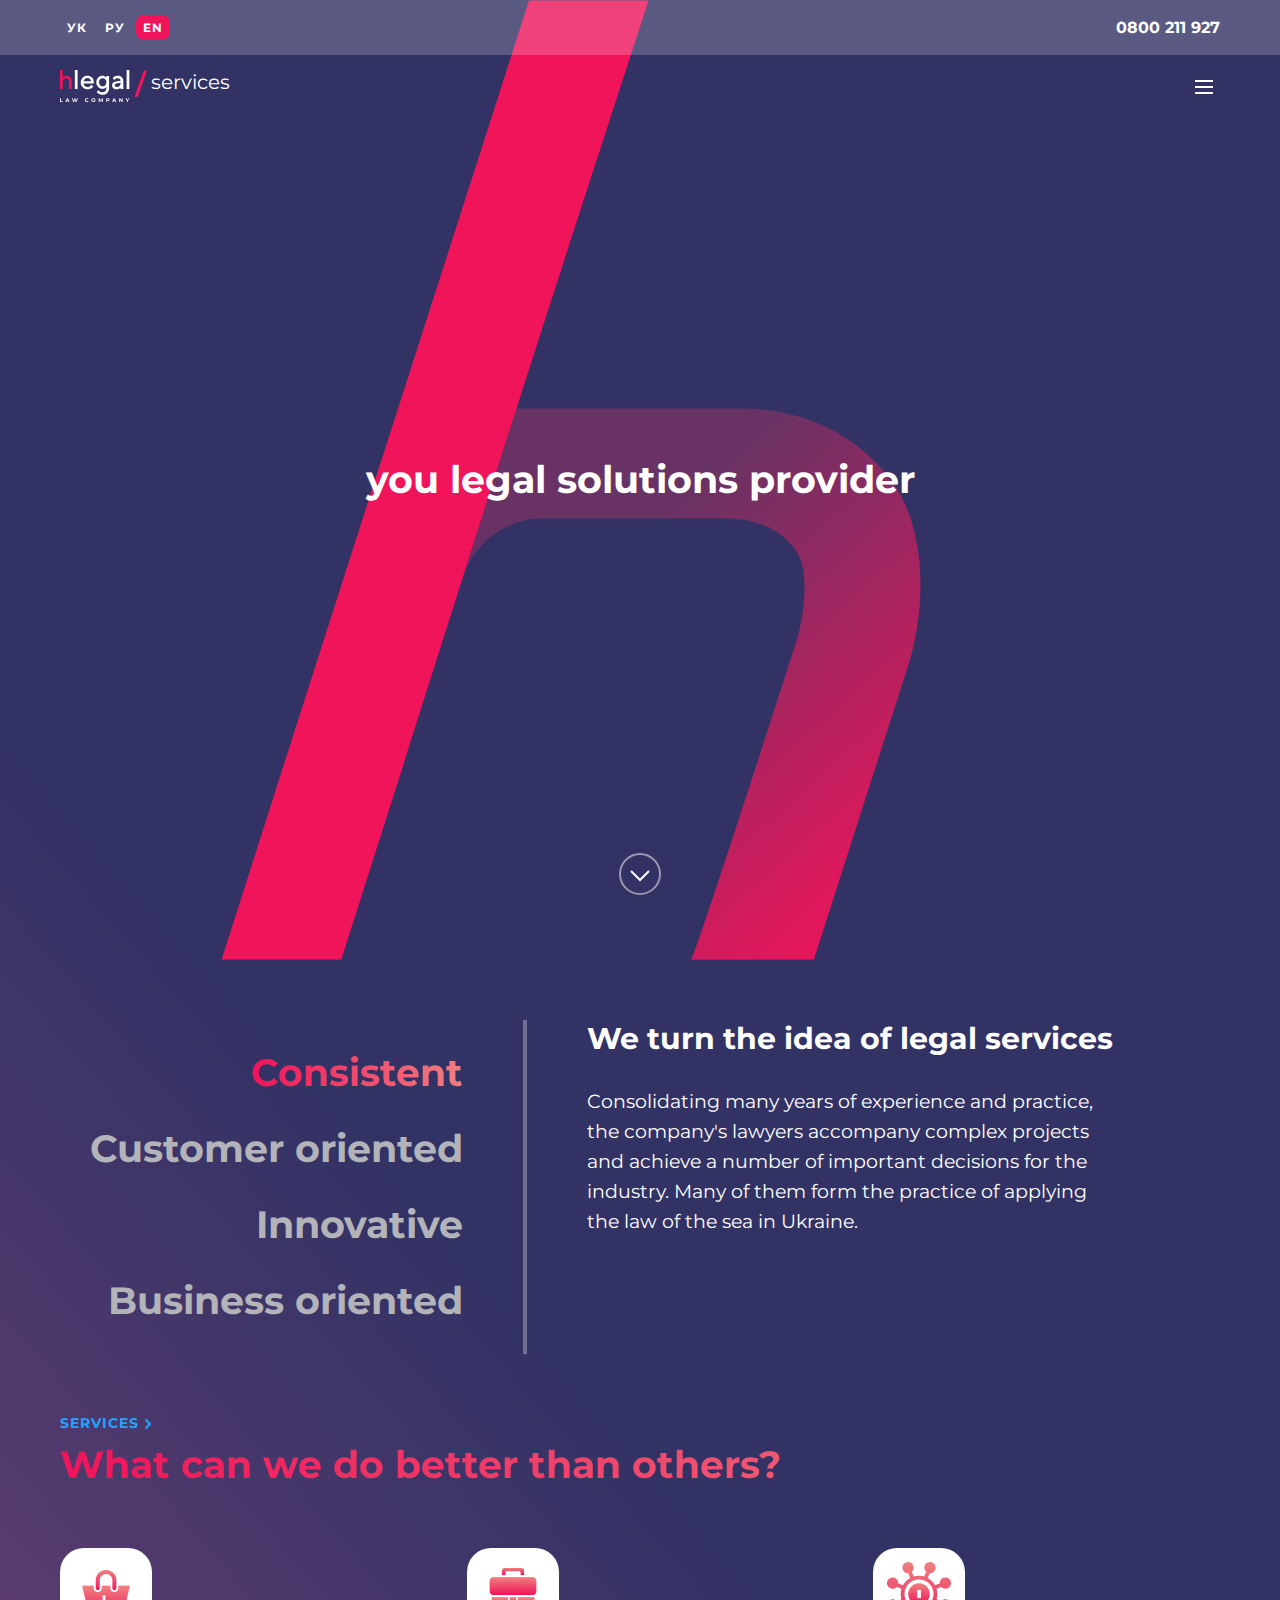
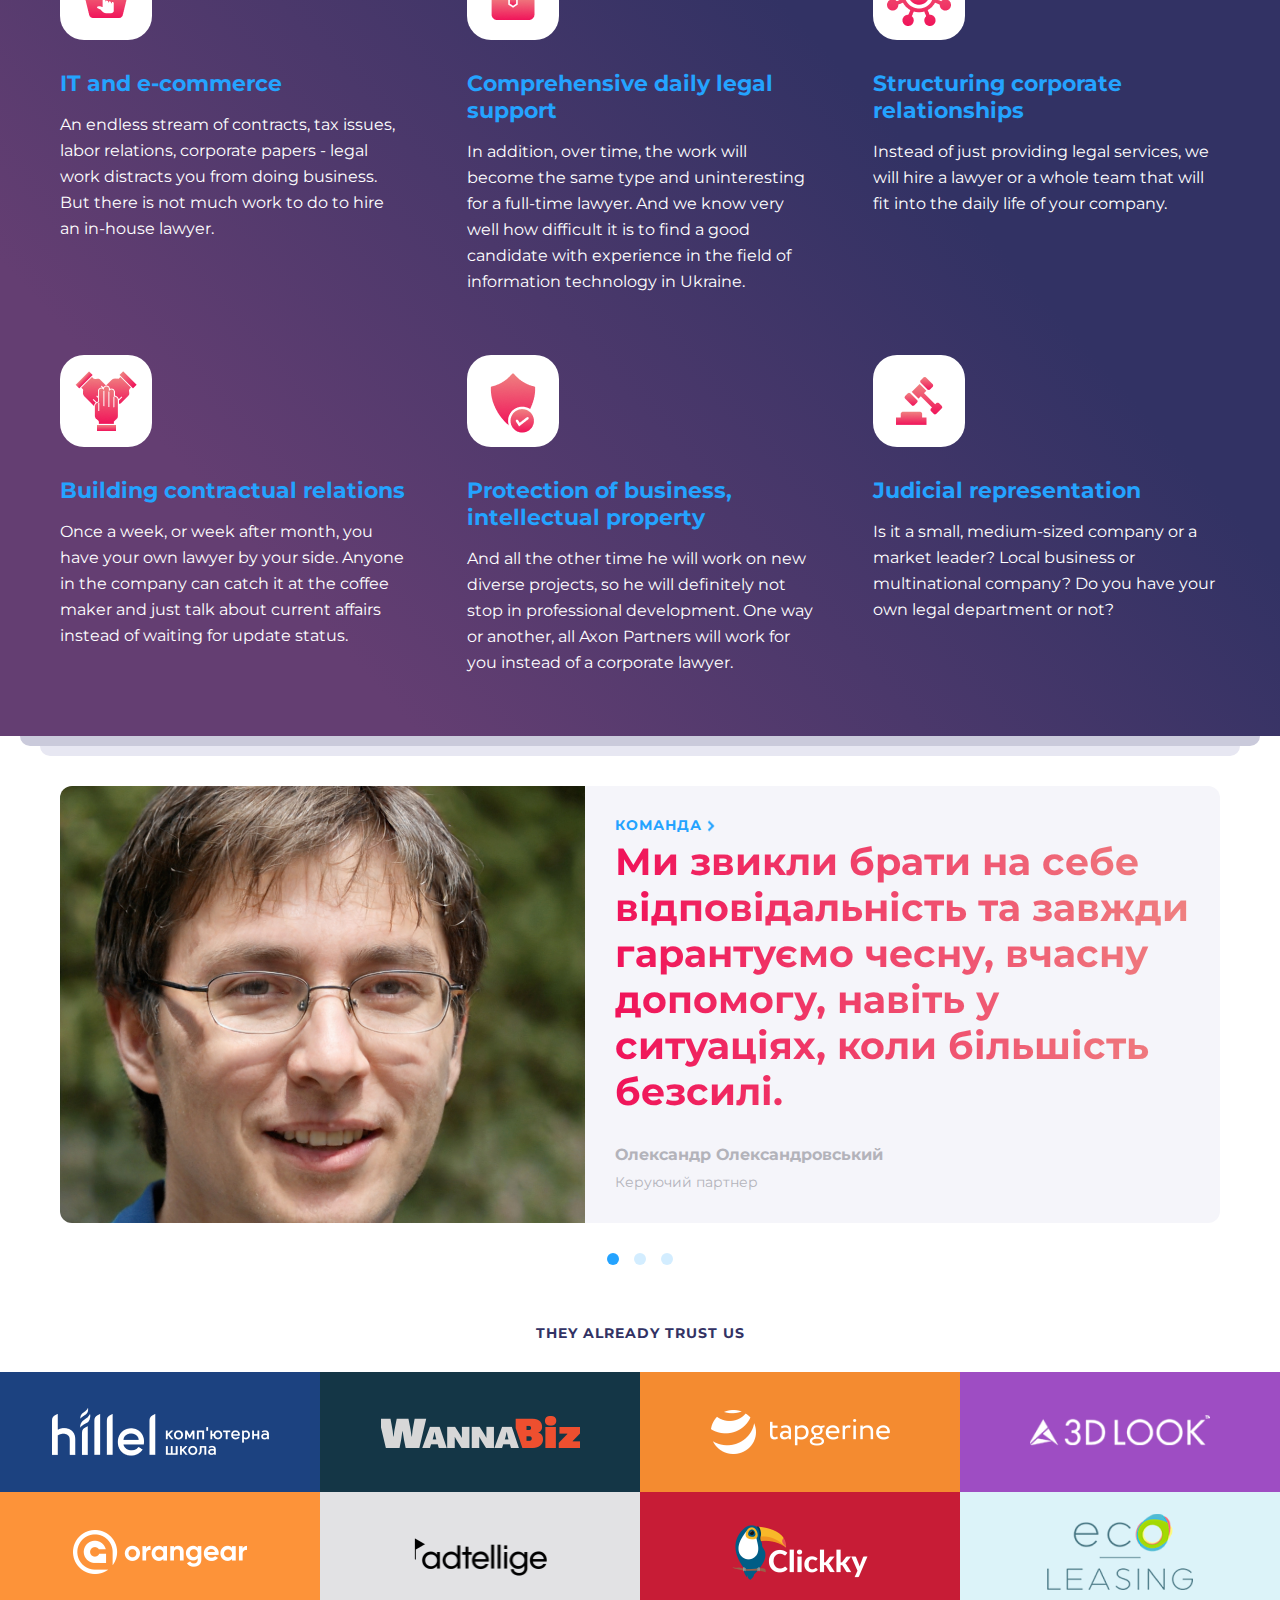
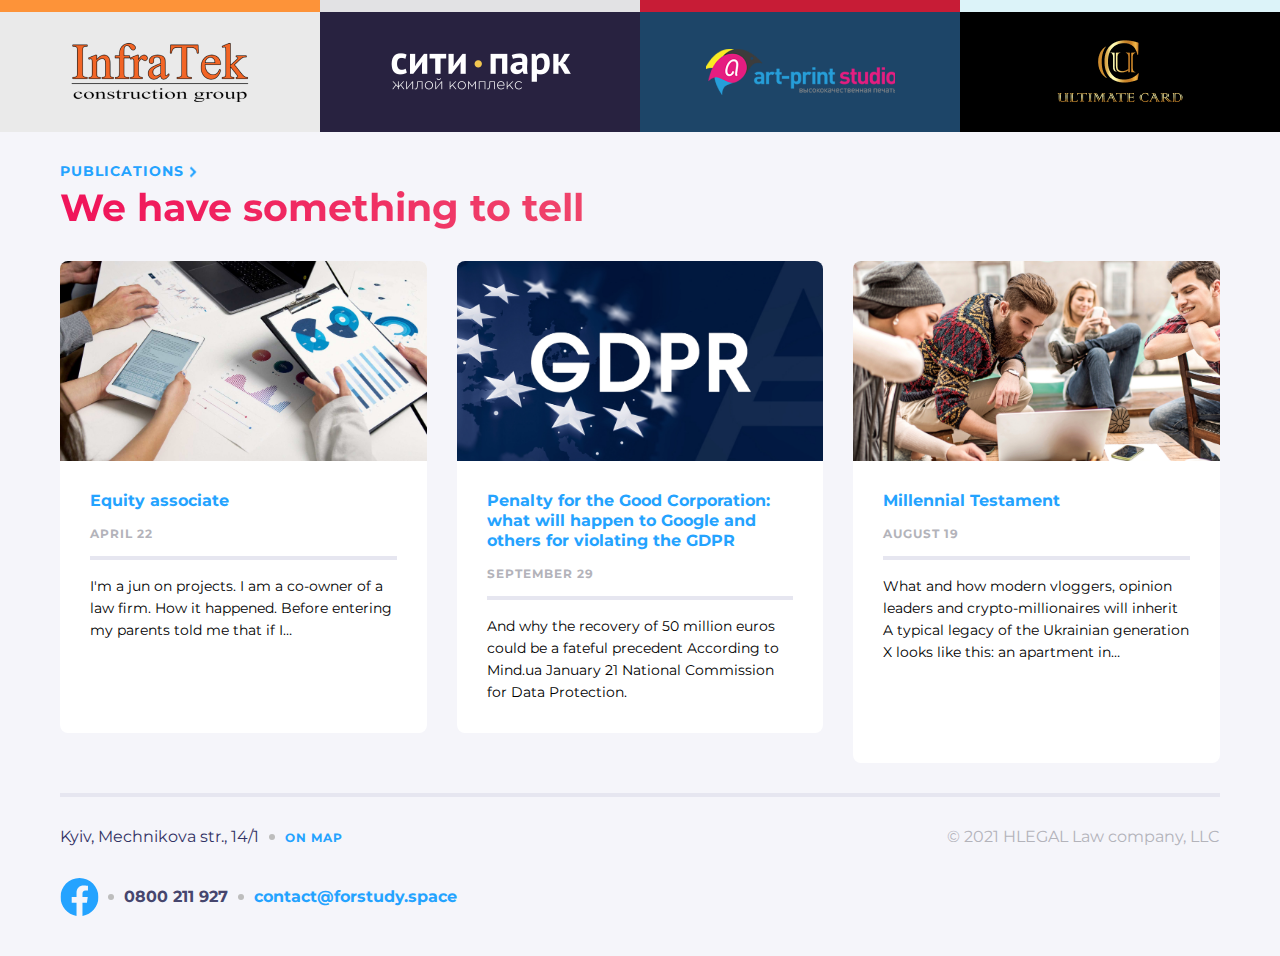
==== commit 6f543e45: "add header and footer" ====
--- a/index.html
+++ b/index.html
@@ -11,8 +11,79 @@
     <link rel="stylesheet" href="./assets/styles/style.css">
 </head>
 <body>
+  <section class="main-section">
+    <header class="header">
+        <div class="header__content">
+          <div class="header-top">
+              <div class="header-top__content">
+                <div class="header-top__language">
+                  <input type="radio" name="lang" value="Ukr" class="header-top__input" id="lang-value1">
+                  <label class="header-top__button" for="lang-value1">
+                    Ук
+                  </label>
+                  <input type="radio" name="lang" value="Rus" class="header-top__input" id="lang-value2">
+                  <label class="header-top__button" for="lang-value2">
+                    Ру
+                  </label>
+                  <input type="radio" name="lang" value="Eng" class="header-top__input" id="lang-value3" checked>
+                  <label class="header-top__button" for="lang-value3">
+                    En
+                  </label>
+                </div>
+                <div class="header-top__contact">
+                  <a href="tel:0800211927" class="header-top__tel">
+                    0800 211 927
+                  </a>
+                </div>
+              </div>
+              <div class="navigation-block">
+                <div class="navigation-content">
+                  <a href="" class="logo">
+                    <img src="./assets/images/logo-header.svg" alt="">
+                  </a>
+                  <span class="navigation-content__span">
+                    /
+                  </span>
+                  <a href="" class="navigation-content__breadcrumb">
+                    Services
+                  </a>
+                </div>
+                <div class="navigation-content__navigation">
+                  <button class="navigation-content__button">
+                    <img src="./assets/images/hamburger-button.svg" alt="">
+                  </button>
+                  <div class="navigation__layer">
+                    <nav class="navigation">
+                      <a href="" class="navigation__link">about us</a>
+                      <a href="" class="navigation__link">послуги</a>
+                      <a href="" class="navigation__link">команда</a>
+                      <a href="" class="navigation__link navigation__link--red">публiкацii</a>
+                      <a href="" class="navigation__link">контакти</a>
+                      <button type="button" class="close-button-nav"></button>
+                    </nav>
+                  </div>
+                </div>
+              </div>
+          </div>
+          <h1 class="header__title wrapper">
+            you legal solutions provider
+          </h1>
+          <button class="header__scroll-button">
+            <svg class="header__scroll-button-svg" width="42" height="42" viewBox="0 0 42 42" fill="none" xmlns="http://www.w3.org/2000/svg">
+              <g clip-path="url(#clip0_22728_12366)">
+              <circle opacity="0.5" cx="21" cy="21" r="20" stroke="white" stroke-width="2"/>
+              <path d="M12 18L21 27L30 18" stroke="white" stroke-width="2"/>
+              </g>
+              <defs>
+              <clipPath id="clip0_22728_12366">
+              <rect width="42" height="42" fill="white"/>
+              </clipPath>
+              </defs>
+              </svg>
+          </button>
+        </div>
+    </header>
   <main class="main">
-    <section class="main-section">
       <h2 class="hide">hide</h2>
       <section class="about-ideas-section">
         <h2 class="hide">hide</h2>
@@ -24,14 +95,14 @@
               <a href="" class="nav-link">Innovative</a>
               <a href="" class="nav-link">Business oriented</a>
             </nav>
-            <div class="ideas-about-block">
-              <h3 class="ideas-about-title">
-                We turn the idea of legal services
-              </h3>
-              <p class="ideas-about-text">
-                Consolidating many years of experience and practice, the company's lawyers accompany complex projects and achieve a number of important decisions for the industry. Many of them form the practice of applying the law of the sea in Ukraine.
-              </p>
-            </div>
+              <div class="ideas-about-block">
+                <h3 class="ideas-about-title">
+                  We turn the idea of legal services
+                </h3>
+                <p class="ideas-about-text">
+                  Consolidating many years of experience and practice, the company's lawyers accompany complex projects and achieve a number of important decisions for the industry. Many of them form the practice of applying the law of the sea in Ukraine.
+                </p>
+              </div>
           </div>
         </div>
       </section>
@@ -205,6 +276,33 @@
       </div>
     </section>
   </main>
+  <footer class="footer">
+    <div class="wrapper">
+      <section class="contact-us">
+        <div class="location">
+          <p class="location__street">
+            Kyiv, Mechnikova str., 14/1
+          </p>
+          <a href="" class="location__map">On Map</a>
+        </div>
+        <div class="empty__block"></div>
+        <div class="contact-info">
+          <a href="" class="social-media">
+            <img src="./assets/images/facebook-icon-footer.svg" alt="Facebook">
+          </a>
+          <a href="tel:0800211927" class="header-top__tel tel--black">
+            0800 211 927
+          </a>
+          <a href="mailto:contact@forstudy.space" class="contact__email">contact@forstudy.space</a>
+        </div>
+        <div class="property">
+          <p class="property__text">
+            © 2021 HLEGAL Law company, LLC
+          </p>
+        </div>
+      </section>
+    </div>
+  </footer>
   <div class="layer">
     <form action="https://fom.in.ua/echo" class="popup">
       <legend class="main-popup-legend">
@@ -241,6 +339,20 @@
     closeButton.addEventListener('click', () => {
       layer.classList.remove('layer-show');
     })
+
+
+
+    const navLayer = document.querySelector('.navigation__layer');
+    const openNavButton = document.querySelector('.navigation-content__button');
+    const closeNavButton = document.querySelector('.close-button-nav');
+
+    openNavButton.addEventListener('click', () => {
+      navLayer.classList.add('navigation__layer-show');
+    })
+
+    closeNavButton.addEventListener('click', () => {
+      navLayer.classList.remove('navigation__layer-show');
+    })
   </script>
 </body>
-</html>+</html>
--- a/assets/styles/style.css
+++ b/assets/styles/style.css
@@ -377,9 +377,220 @@
   list-style: none;
 }
 
+.header {
+  min-height: 100vh;
+  background-image: url(../images/main-background.svg);
+  background-repeat: no-repeat;
+  background-position: center;
+  background-size: cover;
+  padding-bottom: 60px;
+}
+
+.header__content {
+  display: flex;
+  flex-direction: column;
+  align-items: center;
+  justify-content: space-between;
+  min-height: 100vh;
+}
+
+.header-top {
+  width: 100%;
+}
+
+.header-top__content {
+  display: flex;
+  justify-content: space-between;
+  align-items: center;
+  padding: 15px 15px;
+  max-width: 1920px;
+  margin-left: auto;
+  margin-right: auto;
+  background: rgba(245, 245, 250, 0.2);
+}
+
+.header-top__input {
+  display: none;
+}
+
+.header-top__button {
+  padding: 5px 7px;
+  font-weight: 700;
+  font-size: 12px;
+  line-height: 15px;
+  letter-spacing: 1px;
+  color: #FFFFFF;
+  text-transform: uppercase;
+  display: inline-block;
+  cursor: pointer;
+}
+
+.header-top__input:checked + .header-top__button {
+  background: #F0145A;
+  border-radius: 8px;
+}
+
+.header-top__tel {
+  text-decoration: none;
+  font-weight: 700;
+  font-size: 16px;
+  line-height: 20px;
+  color: #FFFFFF;
+}
+
+.navigation-block {
+  display: flex;
+  justify-content: space-between;
+  align-items: center;
+  margin-top: 15px;
+  padding-left: 15px;
+  padding-right: 15px;
+  max-width: 1920px;
+  margin-left: auto;
+  margin-right: auto;
+}
+
+.navigation-content {
+  display: flex;
+  align-items: center;
+}
+
+.navigation__layer {
+  position: fixed;
+  top: 0;
+  right: 0;
+  bottom: 0;
+  left: 0;
+  background-color: rgba(50, 50, 100, 0.7);
+  display: none;
+  z-index: 15;
+}
+
+.navigation__layer-show {
+  display: block;
+}
+
+.close-button-nav {
+  background-image: url(../images/close-btn.svg);
+  background-repeat: no-repeat;
+  background-position: center;
+  background-size: cover;
+  width: 32px;
+  height: 32px;
+  border: none;
+  padding: 0;
+  z-index: 5;
+  cursor: pointer;
+  position: absolute;
+  top: 20px;
+  right: 20px;
+  background-color: #fff;
+}
+.close-button-nav:hover {
+  background-color: #E6E6F0;
+  border-radius: 8px;
+}
+
+.navigation {
+  display: flex;
+  flex-direction: column;
+  justify-content: center;
+  align-items: center;
+  background: #FFFFFF;
+  border-radius: 12px 12px 0px 0px;
+  min-width: 359px;
+  padding: 64px 0 7px 0;
+  position: absolute;
+  bottom: 0;
+  right: 50%;
+  transform: translateX(50%);
+}
+
+.navigation__link {
+  font-weight: 700;
+  font-size: 24px;
+  line-height: 29px;
+  text-align: center;
+  color: #24A3FF;
+  text-decoration: none;
+  background: #F5F5FA;
+  border-radius: 12px;
+  padding: 7px 0;
+  min-width: 335px;
+  margin-bottom: 15px;
+}
+
+.navigation__link:hover {
+  color: #F0145A;
+}
+
+.navigation__link--red {
+  color: #F0145A;
+}
+
+.navigation__link:last-child {
+  margin-bottom: 0;
+}
+
+.navigation__link:active {
+  background-color: #E6E6F0;
+}
+
+.navigation-content__span {
+  color: #F0145A;
+  width: 11.62px;
+  height: 26px;
+  font-size: 28px;
+  line-height: 36px;
+  margin-left: 5px;
+  font-weight: 600;
+  display: flex;
+  align-items: flex-end;
+}
+
+.navigation-content__breadcrumb {
+  text-decoration: none;
+  font-size: 20px;
+  line-height: 24px;
+  color: #FFFFFF;
+  display: flex;
+  align-self: flex-start;
+  margin-left: 4px;
+  text-transform: lowercase;
+}
+
+.navigation-content__button {
+  background-color: transparent;
+  border: none;
+  width: 32px;
+  height: 32px;
+  padding: 0;
+  cursor: pointer;
+}
+
+.header__title {
+  font-weight: 700;
+  font-size: 38px;
+  line-height: 46px;
+  text-align: center;
+  color: #FFFFFF;
+}
+
+.header__scroll-button {
+  background-color: transparent;
+  border: none;
+  cursor: pointer;
+}
+
+.header__scroll-button-svg:hover path {
+  stroke: #F0145A;
+}
+
+.header__scroll-button-svg:hover circle {
+  stroke: #F0145A;
+}
+
 .ideas-block-wrapper {
-  padding-right: 30px;
-  padding-left: 30px;
   max-width: 1920px;
   margin-left: auto;
   margin-right: auto;
@@ -397,12 +608,12 @@
   display: flex;
   align-items: center;
   overflow-x: scroll;
+  padding: 30px 0 30px 30px;
 }
 
 .nav-link {
   margin-right: 30px;
   white-space: nowrap;
-  padding: 30px 0;
   font-weight: 700;
   font-size: 30px;
   line-height: 37px;
@@ -430,6 +641,8 @@
 
 .ideas-about-block {
   padding-top: 30px;
+  margin-left: 30px;
+  margin-right: 30px;
 }
 
 .ideas-about-title {
@@ -667,7 +880,7 @@
 }
 
 .already-trust-block {
-  padding: 60px 0;
+  padding-top: 60px;
 }
 
 .already-trust-link {
@@ -710,6 +923,10 @@
   margin-bottom: 30px;
   border-radius: 8px;
   overflow: hidden;
+}
+
+.news-block-article:last-child {
+  margin-bottom: 0;
 }
 
 .news-block-img {
@@ -762,6 +979,76 @@
 .news-block-about {
   font-size: 14px;
   line-height: 22px;
+}
+
+.footer {
+  padding-top: 30px;
+  background-color: #F5F5FA;
+}
+
+.contact-us {
+  border-top: 4px solid #E6E6F0;
+  display: flex;
+  justify-content: center;
+  align-items: center;
+  flex-direction: column;
+  width: 100%;
+  text-align: center;
+  padding-bottom: 30px;
+}
+
+.location {
+  margin-top: 30px;
+  margin-bottom: 21px;
+}
+
+.location__street {
+  font-size: 16px;
+  line-height: 20px;
+  color: #323264;
+  margin-bottom: 10px;
+}
+
+.location__map {
+  font-weight: 700;
+  font-size: 12px;
+  line-height: 15px;
+  letter-spacing: 1px;
+  text-transform: uppercase;
+  color: #24A3FF;
+  text-decoration: none;
+}
+
+.contact-info {
+  display: flex;
+  flex-direction: column;
+  align-items: center;
+  margin-bottom: 30px;
+}
+
+.social-media {
+  width: 38px;
+  height: 38px;
+  margin-bottom: 10px;
+}
+
+.tel--black {
+  color: #46466E;
+  margin-bottom: 10px;
+}
+
+.contact__email {
+  font-weight: 700;
+  font-size: 16px;
+  line-height: 20px;
+  color: #24A3FF;
+  text-decoration: none;
+}
+
+.property__text {
+  font-size: 16px;
+  line-height: 20px;
+  color: #B3B3BA;
 }
 
 .layer {
@@ -871,14 +1158,18 @@
   background-size: cover;
   width: 32px;
   height: 32px;
+  border: none;
+  padding: 0;
+  z-index: 5;
+  cursor: pointer;
   position: absolute;
   top: 30px;
   right: 27px;
-  border: none;
   background-color: #F5F5FA;
-  padding: 0;
-  z-index: 5;
-  cursor: pointer;
+}
+.close-button:hover {
+  background-color: #E6E6F0;
+  border-radius: 8px;
 }
 .close-button:hover {
   background-color: #E6E6F0;
@@ -890,9 +1181,12 @@
     padding-left: 60px;
     padding-right: 60px;
   }
-  .ideas-block-wrapper {
+  .navigation-block {
+    padding-left: 60px;
     padding-right: 60px;
-    padding-left: 60px;
+  }
+  .header-top__content {
+    padding: 15px 60px;
   }
   .nav-link {
     font-weight: 700;
@@ -902,6 +1196,8 @@
   }
   .ideas-about-block {
     padding-top: 60px;
+    margin-left: 60px;
+    margin-right: 60px;
   }
   .ideas-about-title {
     font-weight: 700;
@@ -965,6 +1261,75 @@
   .news-block-article-millennial {
     width: 100%;
   }
+  .contact-us {
+    align-items: flex-start;
+    position: relative;
+  }
+  .location {
+    display: flex;
+    flex-direction: row;
+    width: 50%;
+    align-items: baseline;
+  }
+  .location__street {
+    position: relative;
+    margin-right: 26px;
+  }
+  .location__street::after {
+    content: "";
+    width: 6px;
+    height: 6px;
+    background-color: #BDBDBD;
+    border-radius: 50%;
+    position: absolute;
+    top: 50%;
+    right: -16px;
+    transform: translateY(-50%);
+  }
+  .social-media {
+    position: relative;
+    margin-right: 26px;
+  }
+  .social-media::after {
+    content: "";
+    width: 6px;
+    height: 6px;
+    background-color: #BDBDBD;
+    border-radius: 50%;
+    position: absolute;
+    top: 50%;
+    right: -16px;
+    transform: translateY(-50%);
+  }
+  .tel--black {
+    margin-right: 26px;
+    position: relative;
+  }
+  .tel--black::after {
+    content: "";
+    width: 6px;
+    height: 6px;
+    background-color: #BDBDBD;
+    border-radius: 50%;
+    position: absolute;
+    top: 50%;
+    right: -16px;
+    transform: translateY(-50%);
+  }
+  .contact-info {
+    flex-direction: row;
+    justify-content: center;
+    align-items: center;
+    margin-bottom: 0;
+  }
+  .contact__email {
+    margin-bottom: 10px;
+  }
+  .property__text {
+    position: absolute;
+    top: 30px;
+    right: 0;
+  }
 }
 @media (max-width: 1023px) {
   .ideas-about-block {
@@ -972,6 +1337,13 @@
   }
 }
 @media (min-width: 1024px) {
+  .header {
+    background-size: contain;
+  }
+  .ideas-block-wrapper {
+    padding-left: 60px;
+    padding-right: 60px;
+  }
   .about-ideas-section {
     display: flex;
     padding-top: 60px;
@@ -987,6 +1359,7 @@
     align-items: flex-end;
     padding-right: 60px;
     border-right: 4px solid rgba(255, 255, 255, 0.3);
+    overflow-x: hidden;
   }
   .nav-link {
     margin-right: 0;
@@ -1000,6 +1373,8 @@
     width: 51.27%;
     padding-top: 0;
     padding-left: 60px;
+    margin-left: 0;
+    margin-right: 0;
   }
   .benefits-list {
     gap: 60px;
@@ -1061,10 +1436,20 @@
     padding-left: 160px;
     padding-right: 160px;
   }
+  .navigation-block {
+    padding-left: 160px;
+    padding-right: 160px;
+  }
+  .header-top__content {
+    padding: 15px 160px;
+  }
   .ideas-block-wrapper {
     padding-right: 280px;
     padding-left: 280px;
   }
+  .already-trust-block {
+    padding: 60px 0;
+  }
   .nav {
     overflow: unset;
   }
@@ -1073,9 +1458,6 @@
   }
   .team-member-photo {
     width: 60%;
-  }
-  .already-trust-link {
-    width: 430px;
   }
   .already-trust-links-block {
     border-radius: 12px;
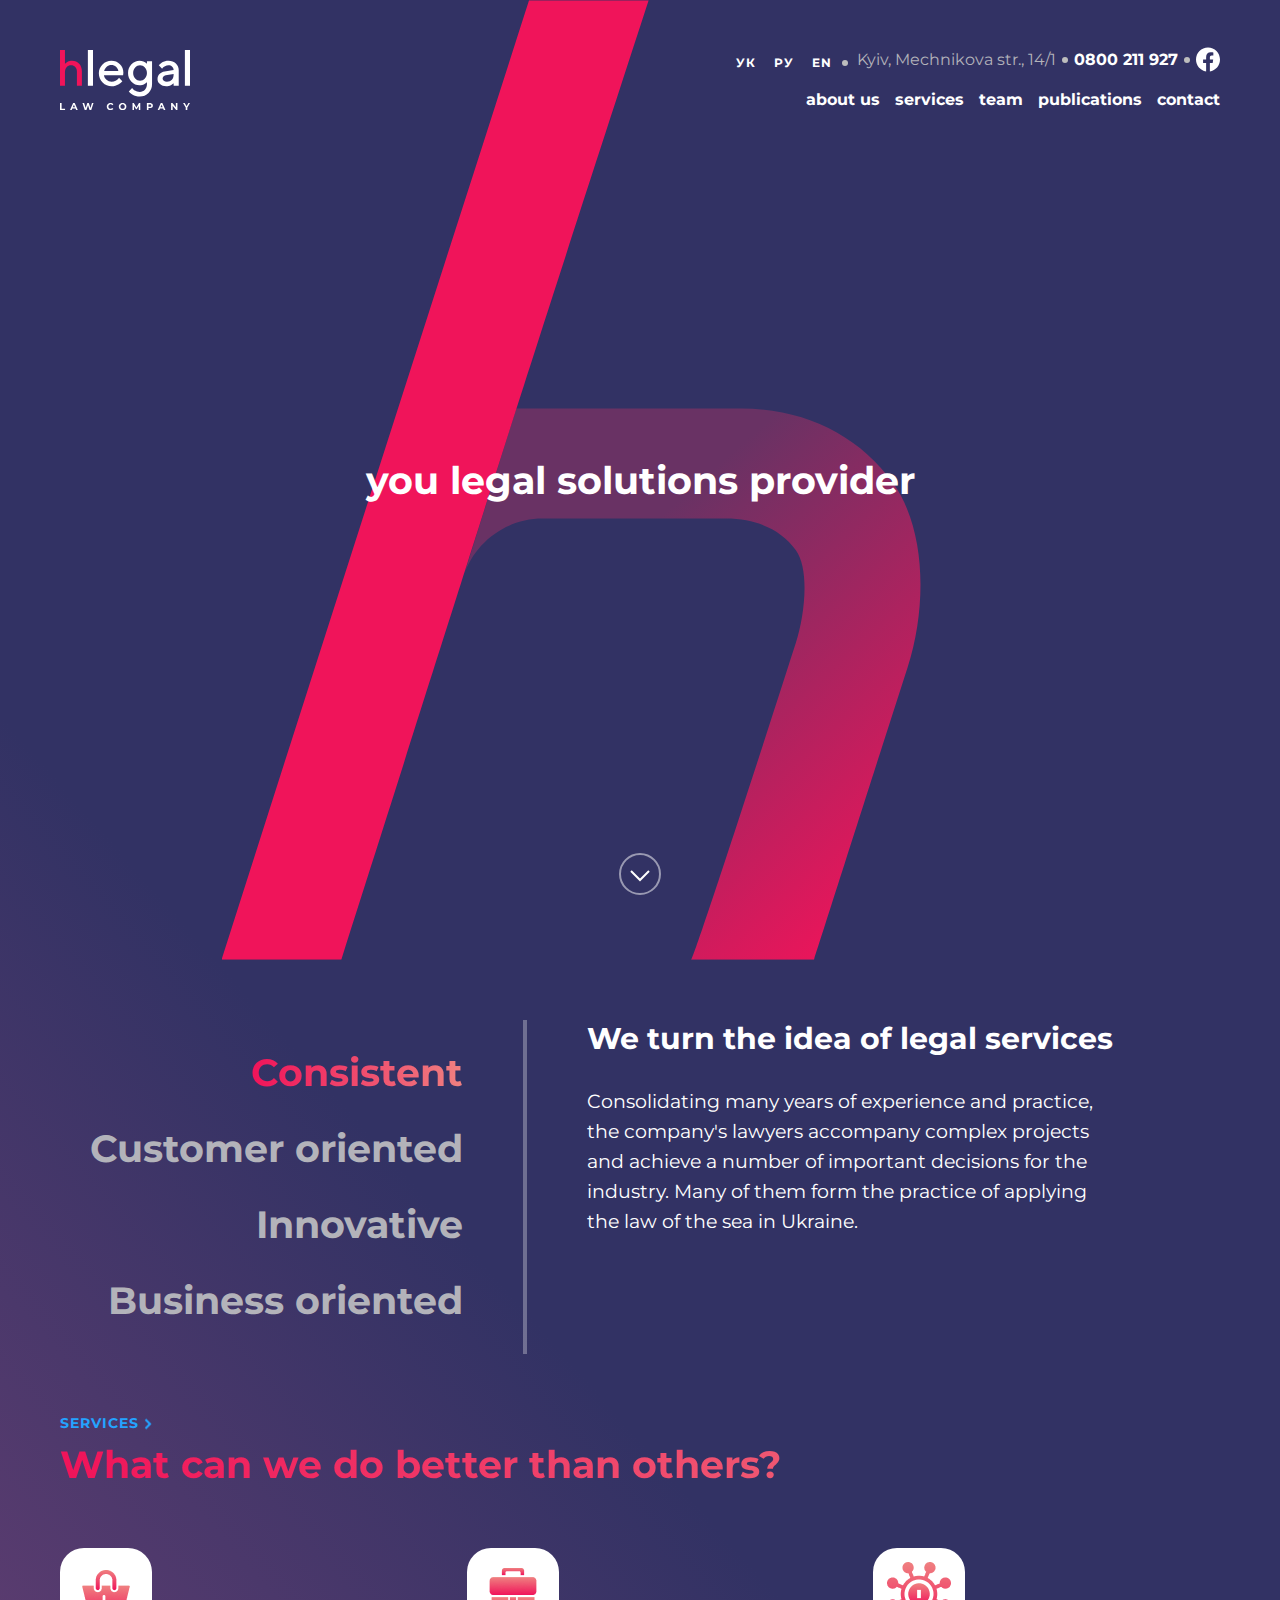
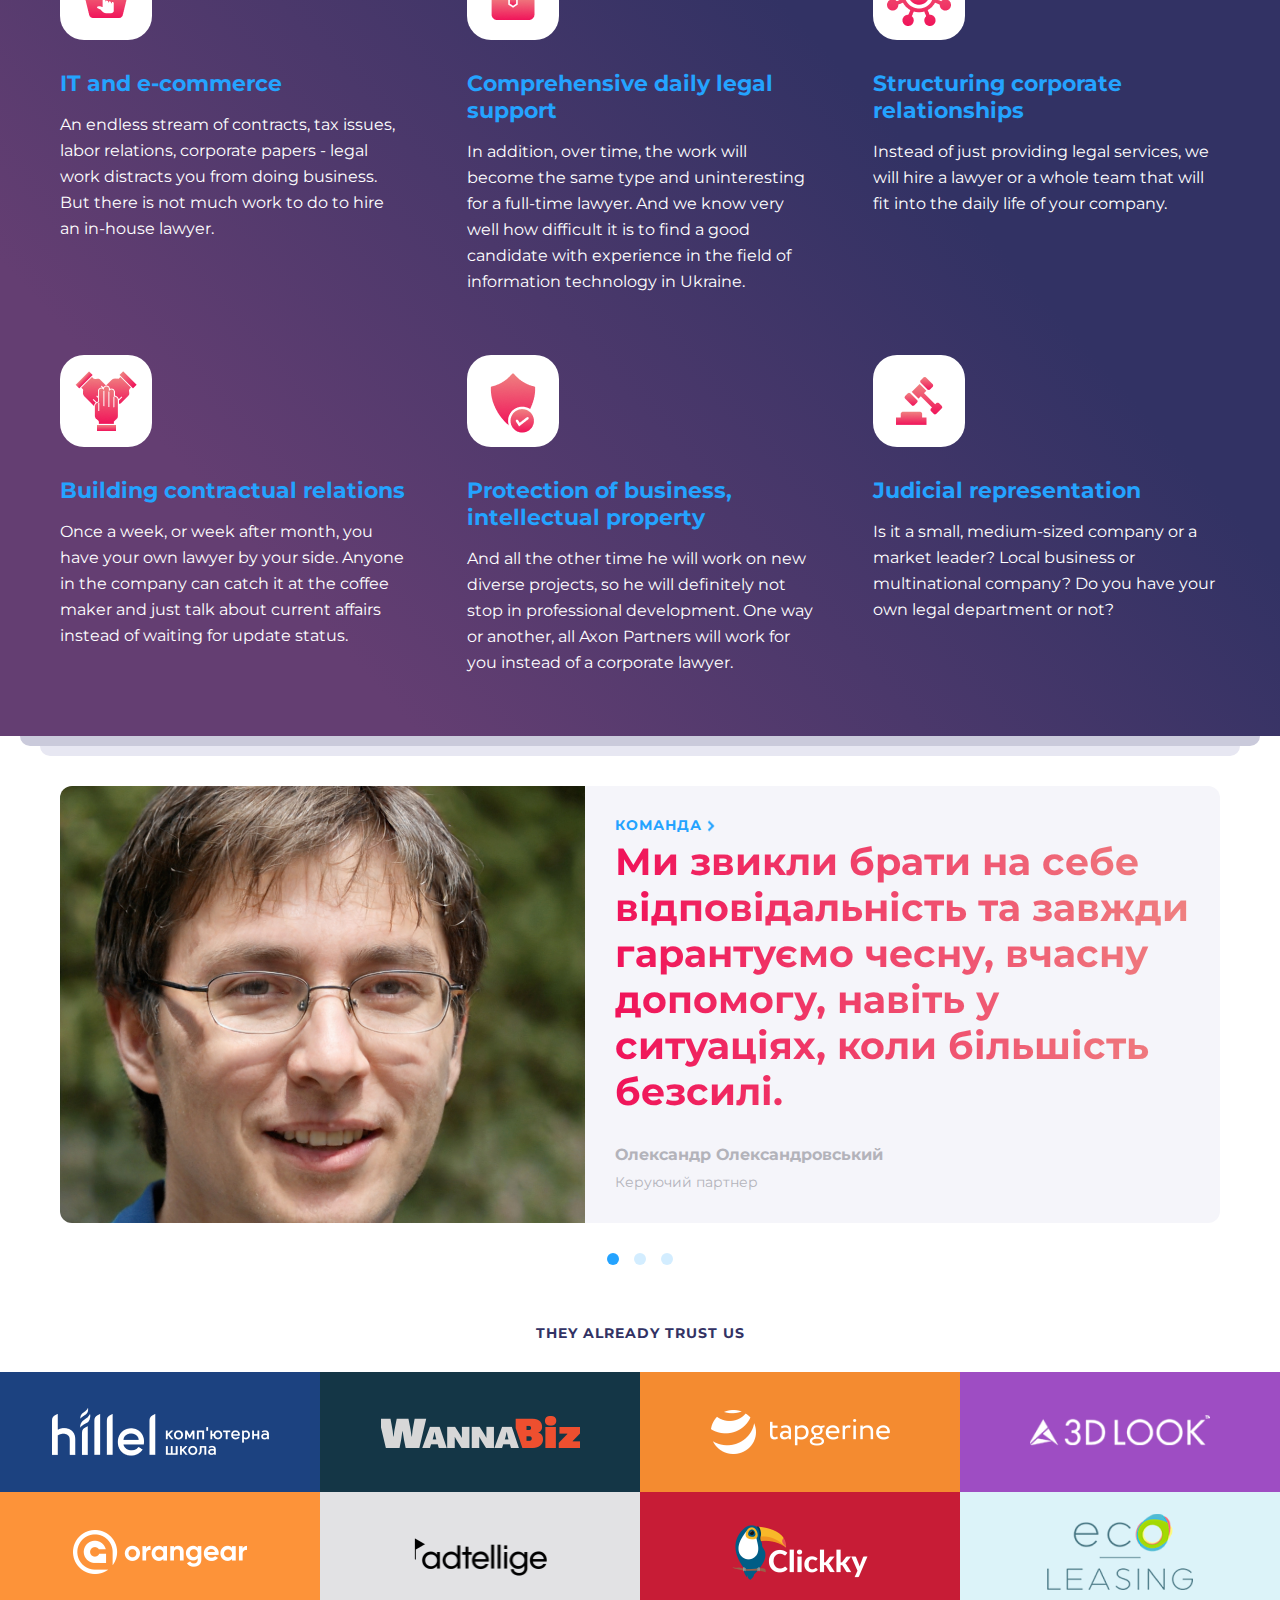
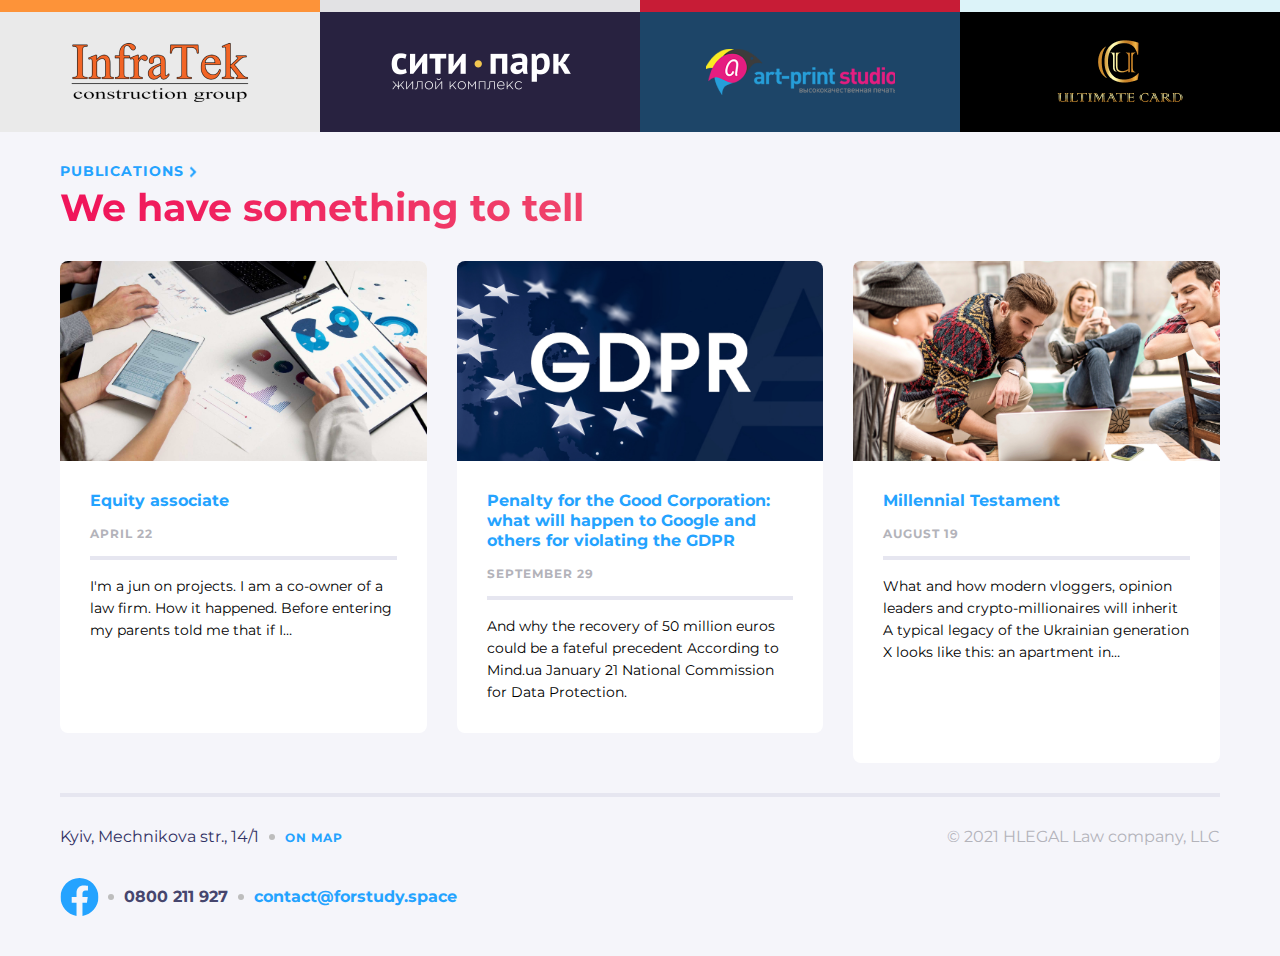
==== commit 29203710: "add tablet and desktop header" ====
--- a/index.html
+++ b/index.html
@@ -14,7 +14,7 @@
   <section class="main-section">
     <header class="header">
         <div class="header__content">
-          <div class="header-top">
+          <div class="header-top__mobile">
               <div class="header-top__content">
                 <div class="header-top__language">
                   <input type="radio" name="lang" value="Ukr" class="header-top__input" id="lang-value1">
@@ -39,7 +39,7 @@
               <div class="navigation-block">
                 <div class="navigation-content">
                   <a href="" class="logo">
-                    <img src="./assets/images/logo-header.svg" alt="">
+                    <img src="./assets/images/logo-header.svg" alt="logo">
                   </a>
                   <span class="navigation-content__span">
                     /
@@ -50,7 +50,7 @@
                 </div>
                 <div class="navigation-content__navigation">
                   <button class="navigation-content__button">
-                    <img src="./assets/images/hamburger-button.svg" alt="">
+                    <img src="./assets/images/hamburger-button.svg" alt="burger-menu">
                   </button>
                   <div class="navigation__layer">
                     <nav class="navigation">
@@ -64,6 +64,36 @@
                   </div>
                 </div>
               </div>
+          </div>
+          <div class="header-desktop__wrapper">
+            <div class="header-top__desktop">
+              <div class="header-top__stay-in-touch">
+                <div class="header-top__lang">
+                  <a href="" class="lang">Ук</a>
+                  <a href="" class="lang">Ру</a>
+                  <a href="" class="lang">En</a>
+                </div>
+                  <p class="header-location__street header-location__street--gray">
+                    Kyiv, Mechnikova str., 14/1
+                  </p>
+                  <a href="tel:0800211927" class="header-top__tel tel--white">
+                    0800 211 927
+                  </a>
+                  <a href="" class="header__social-media">
+                    <img src="./assets/images/fb-logo-white.svg" alt="Facebook">
+                  </a>
+              </div>
+                <a href="" class="logo__desktop">
+                  <img src="./assets/images/logo-desktop.svg" alt="logo">
+                </a>
+                <nav class="header__navigation">
+                  <a href="" class="nav__link">about us</a>
+                  <a href="" class="nav__link">services</a>
+                  <a href="" class="nav__link">team</a>
+                  <a href="" class="nav__link">publications</a>
+                  <a href="" class="nav__link">contact</a>
+                </nav>
+            </div>
           </div>
           <h1 class="header__title wrapper">
             you legal solutions provider
--- a/assets/styles/style.css
+++ b/assets/styles/style.css
@@ -378,7 +378,6 @@
 }
 
 .header {
-  min-height: 100vh;
   background-image: url(../images/main-background.svg);
   background-repeat: no-repeat;
   background-position: center;
@@ -389,13 +388,13 @@
 .header__content {
   display: flex;
   flex-direction: column;
-  align-items: center;
   justify-content: space-between;
   min-height: 100vh;
 }
 
-.header-top {
+.header-top__mobile {
   width: 100%;
+  display: block;
 }
 
 .header-top__content {
@@ -590,6 +589,10 @@
   stroke: #F0145A;
 }
 
+.header-top__desktop {
+  display: none;
+}
+
 .ideas-block-wrapper {
   max-width: 1920px;
   margin-left: auto;
@@ -1181,6 +1184,105 @@
     padding-left: 60px;
     padding-right: 60px;
   }
+  .header-top__mobile {
+    display: none;
+  }
+  .header-top__desktop {
+    padding-top: 50px;
+    display: block;
+    width: 100%;
+  }
+  .header-desktop__wrapper {
+    padding-left: 60px;
+    padding-right: 60px;
+  }
+  .header-top__stay-in-touch {
+    display: flex;
+    align-items: center;
+  }
+  .header-top__lang {
+    position: relative;
+    display: inline-block;
+    margin-right: 18px;
+  }
+  .header-top__lang::after {
+    content: "";
+    width: 6px;
+    height: 6px;
+    background-color: #BDBDBD;
+    border-radius: 50%;
+    position: absolute;
+    top: 50%;
+    right: -9px;
+    transform: translateY(-50%);
+  }
+  .header-location__street {
+    font-size: 16px;
+    line-height: 20px;
+    color: #B3B3BA;
+    margin-right: 18px;
+    position: relative;
+  }
+  .header-location__street::after {
+    content: "";
+    width: 6px;
+    height: 6px;
+    background-color: #BDBDBD;
+    border-radius: 50%;
+    position: absolute;
+    top: 50%;
+    right: -12px;
+    transform: translateY(-50%);
+  }
+  .tel--white {
+    position: relative;
+    margin-right: 18px;
+  }
+  .tel--white::after {
+    content: "";
+    width: 6px;
+    height: 6px;
+    background-color: #BDBDBD;
+    border-radius: 50%;
+    position: absolute;
+    top: 50%;
+    right: -12px;
+    transform: translateY(-50%);
+  }
+  .lang {
+    padding: 5px 7px;
+    font-weight: 700;
+    font-size: 12px;
+    line-height: 15px;
+    letter-spacing: 1px;
+    color: #FFFFFF;
+    text-transform: uppercase;
+    display: inline-block;
+    text-decoration: none;
+  }
+  .lang:hover {
+    background: #F0145A;
+    border-radius: 8px;
+  }
+  .logo__desktop {
+    margin: 30px 0;
+    display: flex;
+  }
+  .header__navigation {
+    display: flex;
+  }
+  .nav__link {
+    text-decoration: none;
+    text-transform: lowercase;
+    font-weight: 700;
+    font-size: 16px;
+    line-height: 20px;
+    color: #FFFFFF;
+    margin-right: 15px;
+  }
+  .nav__link:last-child {
+    margin-right: 0;
+  }
   .navigation-block {
     padding-left: 60px;
     padding-right: 60px;
@@ -1340,6 +1442,33 @@
   .header {
     background-size: contain;
   }
+  .header-top__desktop {
+    display: grid;
+    grid-template-columns: 140px 1fr 500px;
+  }
+  .logo__desktop {
+    grid-column: 1;
+    grid-row: 1;
+    margin: 0;
+  }
+  .header__navigation {
+    grid-row: 2;
+    grid-column: 3;
+    justify-content: flex-end;
+    margin-top: -20px;
+  }
+  .nav__link:hover {
+    color: #F0145A;
+  }
+  .header-top__stay-in-touch {
+    grid-column: 3;
+    grid-row: 1;
+    align-items: flex-start;
+    justify-content: flex-end;
+  }
+  .header__social-media {
+    margin-top: -3px;
+  }
   .ideas-block-wrapper {
     padding-left: 60px;
     padding-right: 60px;
@@ -1436,6 +1565,16 @@
     padding-left: 160px;
     padding-right: 160px;
   }
+  .header-desktop__wrapper {
+    max-width: 1920px;
+    margin-left: auto;
+    margin-right: auto;
+    padding-left: 160px;
+    padding-right: 160px;
+  }
+  .header-top__desktop {
+    grid-template-columns: 140px 992px 500px;
+  }
   .navigation-block {
     padding-left: 160px;
     padding-right: 160px;
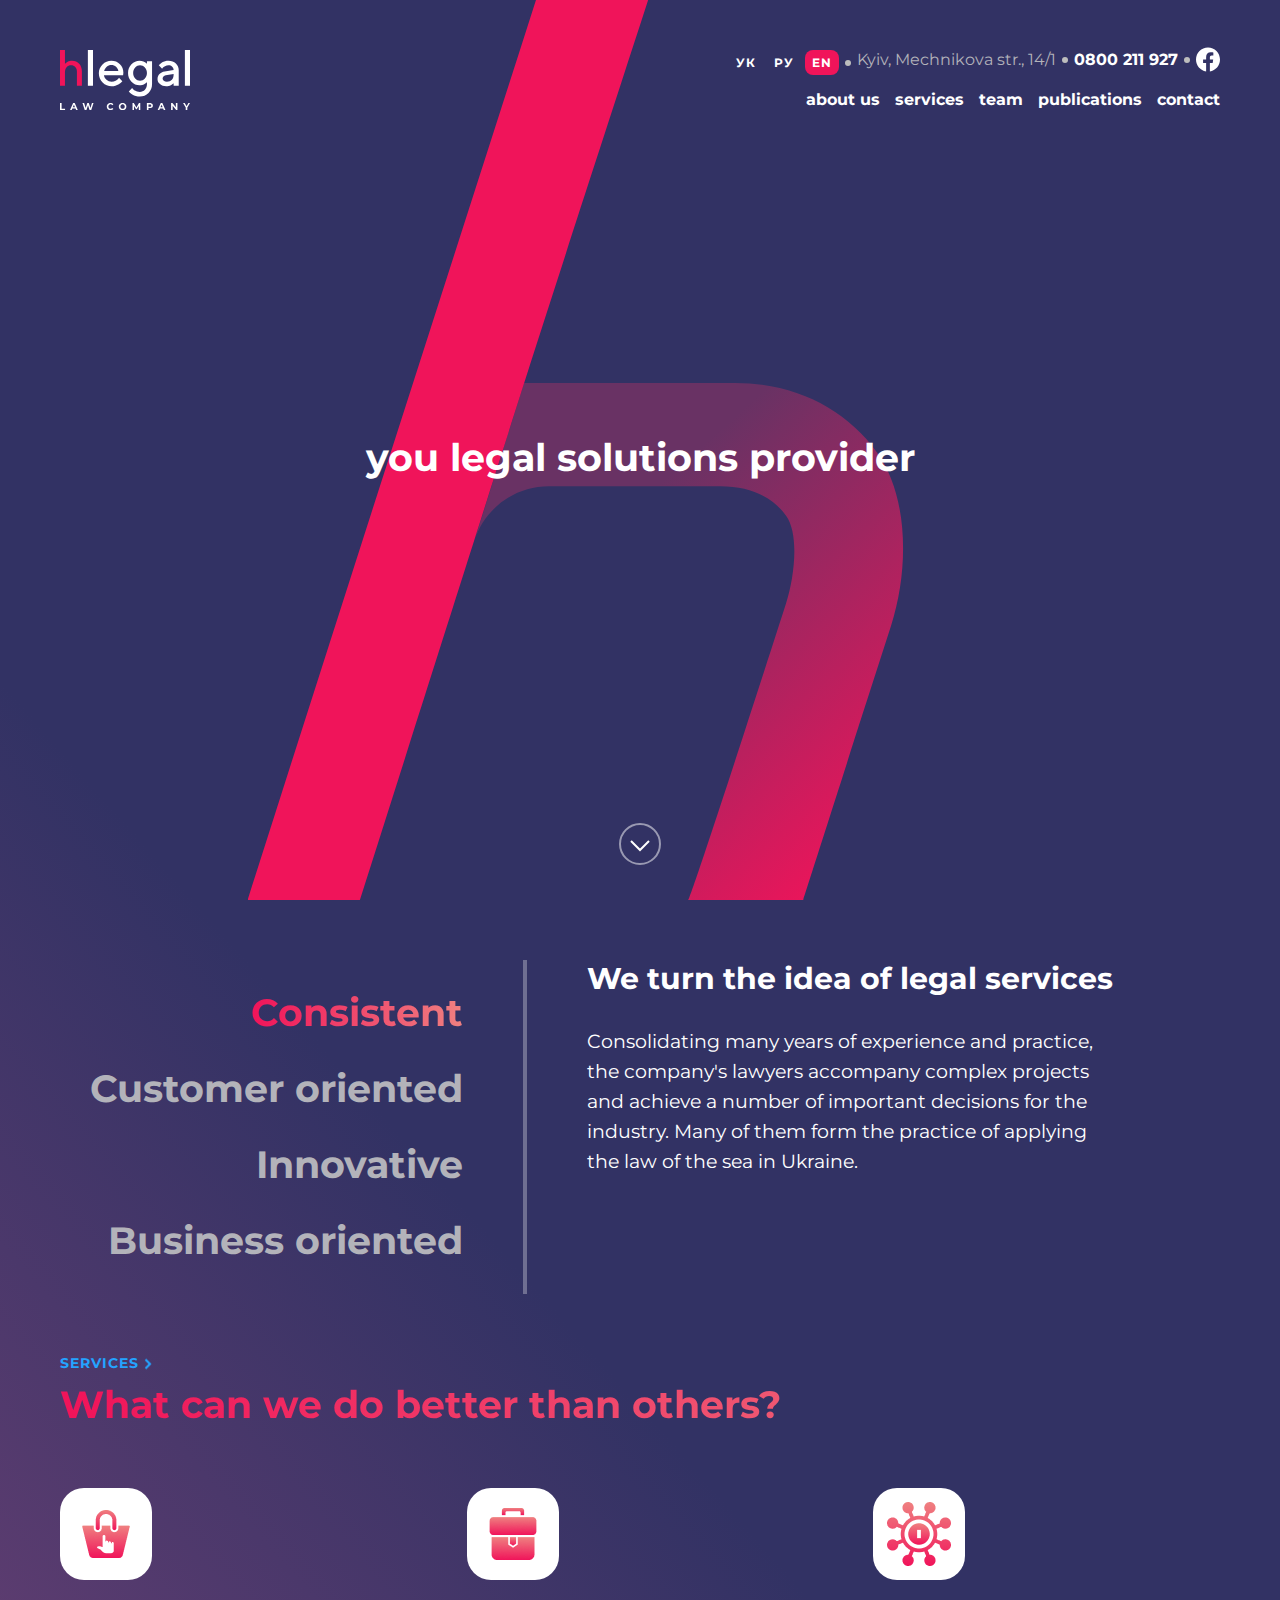
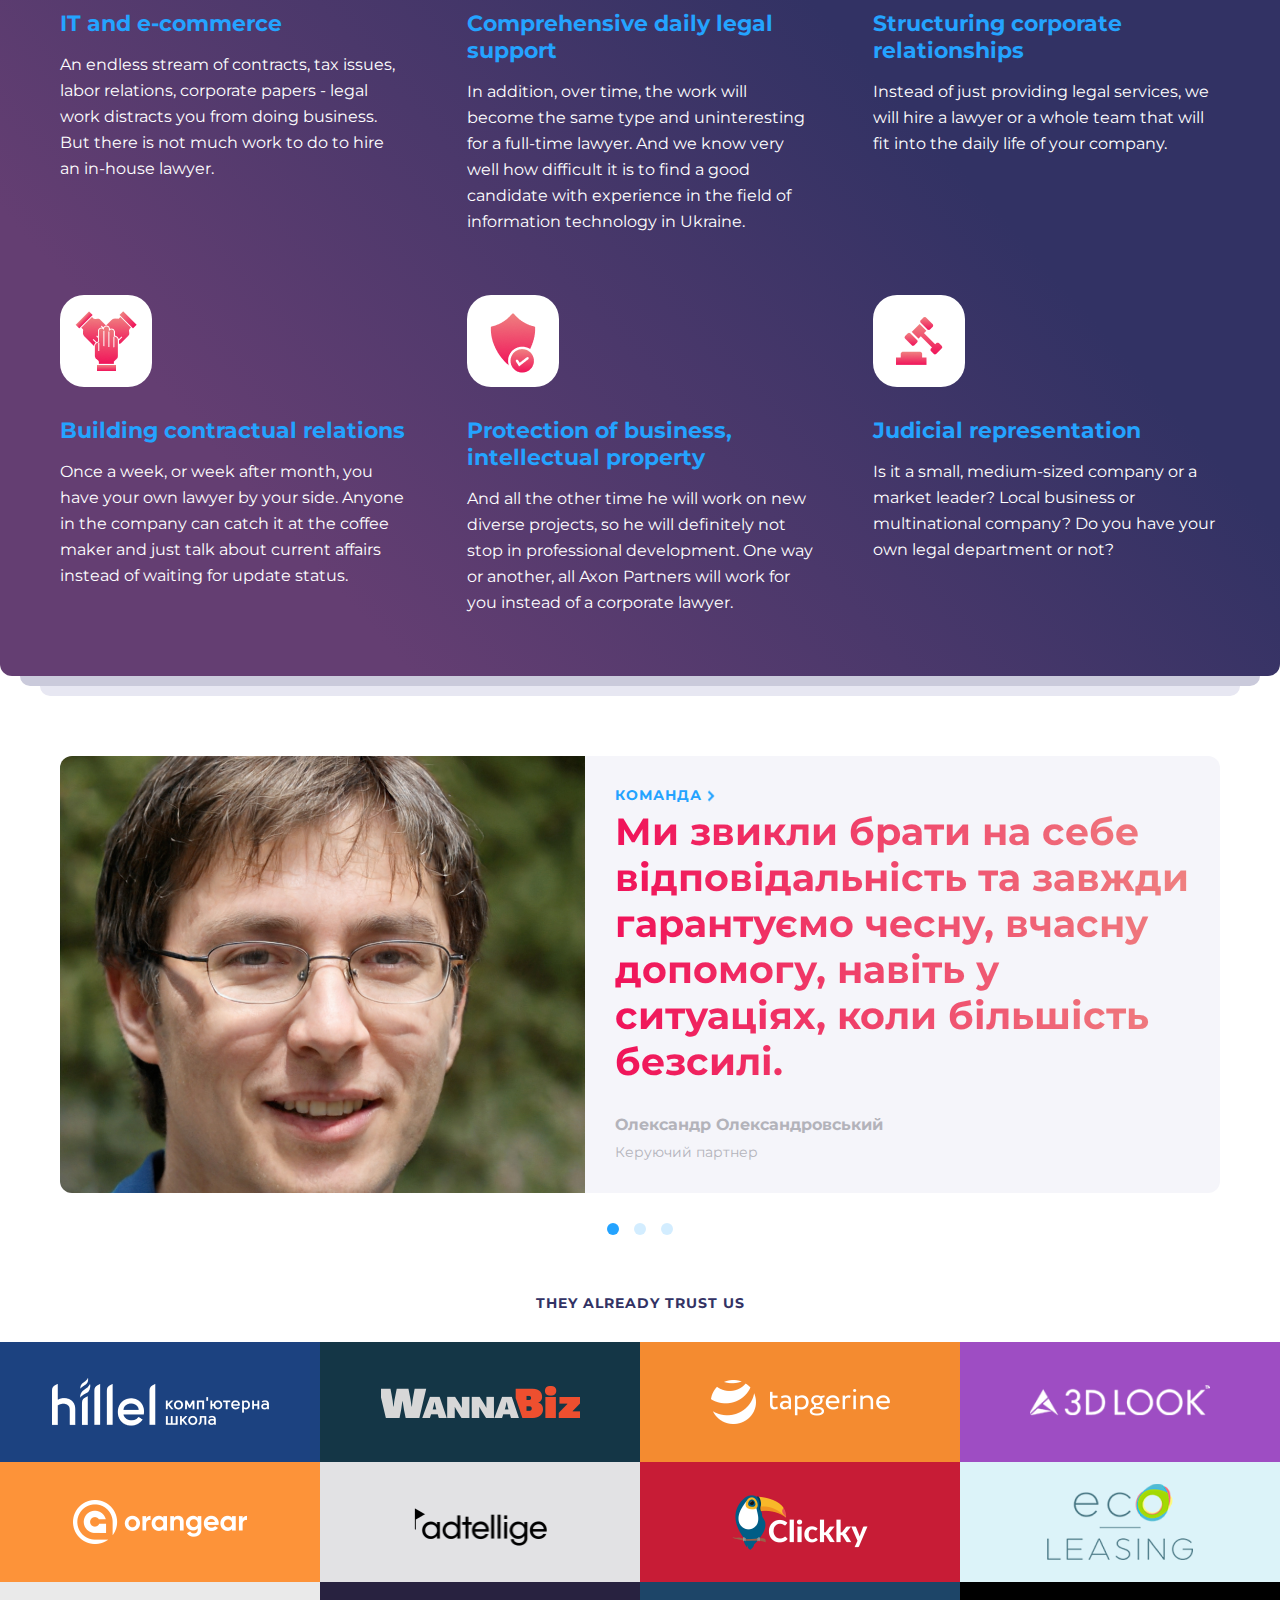
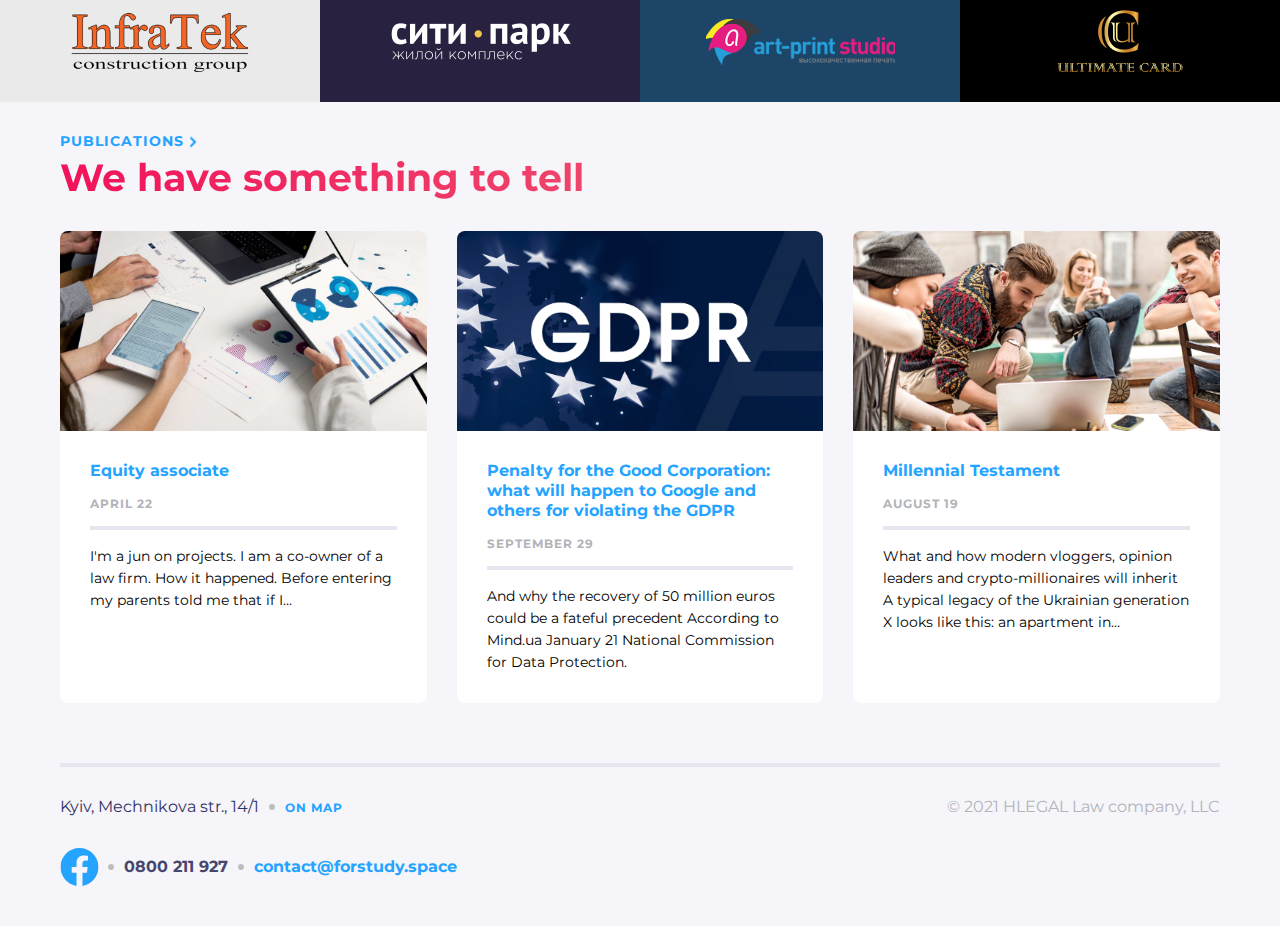
==== commit 895e178c: "finish project add pages: about,contacts,publications-entry,publications,service-entry,services,team" ====
--- a/index.html
+++ b/index.html
@@ -1,5 +1,5 @@
 <!DOCTYPE html>
-<html lang="ru">
+<html lang="en">
 <head>
     <meta charset="UTF-8">
     <meta http-equiv="X-UA-Compatible" content="IE=edge">
@@ -7,28 +7,19 @@
     <meta name="keywords" content="Юристы,помощь,закон,поддержка.">
     <meta name="description" content="Юридическая поддержка бизнеса.">
     <title>hlegal services </title>
+    <link rel="icon" href="./assets/images/favicon.ico">
     <link rel="stylesheet" href="./assets/fonts/stylesheet.css">
     <link rel="stylesheet" href="./assets/styles/style.css">
 </head>
 <body>
-  <section class="main-section">
     <header class="header">
         <div class="header__content">
           <div class="header-top__mobile">
               <div class="header-top__content">
-                <div class="header-top__language">
-                  <input type="radio" name="lang" value="Ukr" class="header-top__input" id="lang-value1">
-                  <label class="header-top__button" for="lang-value1">
-                    Ук
-                  </label>
-                  <input type="radio" name="lang" value="Rus" class="header-top__input" id="lang-value2">
-                  <label class="header-top__button" for="lang-value2">
-                    Ру
-                  </label>
-                  <input type="radio" name="lang" value="Eng" class="header-top__input" id="lang-value3" checked>
-                  <label class="header-top__button" for="lang-value3">
-                    En
-                  </label>
+                <div class="header-top__lang">
+                  <a href="" class="lang">Ук</a>
+                  <a href="" class="lang">Ру</a>
+                  <a href="" class="lang active--link-lang">En</a>
                 </div>
                 <div class="header-top__contact">
                   <a href="tel:0800211927" class="header-top__tel">
@@ -38,7 +29,7 @@
               </div>
               <div class="navigation-block">
                 <div class="navigation-content">
-                  <a href="" class="logo">
+                  <a href="index.html" class="logo">
                     <img src="./assets/images/logo-header.svg" alt="logo">
                   </a>
                   <span class="navigation-content__span">
@@ -54,11 +45,11 @@
                   </button>
                   <div class="navigation__layer">
                     <nav class="navigation">
-                      <a href="" class="navigation__link">about us</a>
-                      <a href="" class="navigation__link">послуги</a>
-                      <a href="" class="navigation__link">команда</a>
-                      <a href="" class="navigation__link navigation__link--red">публiкацii</a>
-                      <a href="" class="navigation__link">контакти</a>
+                      <a href="./pages/about.html" class="navigation__link">about us</a>
+                      <a href="./pages/services.html" class="navigation__link">послуги</a>
+                      <a href="./pages/team.html" class="navigation__link">команда</a>
+                      <a href="./pages/publications.html" class="navigation__link">публiкацii</a>
+                      <a href="./pages/contacts.html" class="navigation__link">контакти</a>
                       <button type="button" class="close-button-nav"></button>
                     </nav>
                   </div>
@@ -71,7 +62,7 @@
                 <div class="header-top__lang">
                   <a href="" class="lang">Ук</a>
                   <a href="" class="lang">Ру</a>
-                  <a href="" class="lang">En</a>
+                  <a href="" class="lang active--link-lang">En</a>
                 </div>
                   <p class="header-location__street header-location__street--gray">
                     Kyiv, Mechnikova str., 14/1
@@ -79,19 +70,21 @@
                   <a href="tel:0800211927" class="header-top__tel tel--white">
                     0800 211 927
                   </a>
-                  <a href="" class="header__social-media">
-                    <img src="./assets/images/fb-logo-white.svg" alt="Facebook">
-                  </a>
-              </div>
-                <a href="" class="logo__desktop">
+                  <a href="" class="header__social-media fb-logo--hover">
+                    <svg width="24" height="25" viewBox="0 0 24 25" fill="none" xmlns="http://www.w3.org/2000/svg">
+                      <path d="M24 12.5733C24 5.90541 18.6274 0.5 12 0.5C5.37258 0.5 0 5.90541 0 12.5733C0 18.5995 4.38823 23.5943 10.125 24.5V16.0633H7.07813V12.5733H10.125V9.91343C10.125 6.88755 11.9165 5.21615 14.6576 5.21615C15.9705 5.21615 17.3438 5.45195 17.3438 5.45195V8.42313H15.8306C14.3399 8.42313 13.875 9.35379 13.875 10.3086V12.5733H17.2031L16.6711 16.0633H13.875V24.5C19.6118 23.5943 24 18.5995 24 12.5733Z" fill="white"/>
+                    </svg>
+                  </a>
+              </div>
+                <a href="index.html" class="logo__desktop">
                   <img src="./assets/images/logo-desktop.svg" alt="logo">
                 </a>
                 <nav class="header__navigation">
-                  <a href="" class="nav__link">about us</a>
-                  <a href="" class="nav__link">services</a>
-                  <a href="" class="nav__link">team</a>
-                  <a href="" class="nav__link">publications</a>
-                  <a href="" class="nav__link">contact</a>
+                  <a href="./pages/about.html" class="nav__link">about us</a>
+                  <a href="./pages/services.html" class="nav__link">services</a>
+                  <a href="./pages/team.html" class="nav__link">team</a>
+                  <a href="./pages/publications.html" class="nav__link">publications</a>
+                  <a href="./pages/contacts.html" class="nav__link">contact</a>
                 </nav>
             </div>
           </div>
@@ -112,8 +105,6 @@
               </svg>
           </button>
         </div>
-    </header>
-  <main class="main">
       <h2 class="hide">hide</h2>
       <section class="about-ideas-section">
         <h2 class="hide">hide</h2>
@@ -137,10 +128,10 @@
         </div>
       </section>
       <section class="opportunities">
-        <h2 class="hide"></h2>
+        <h2 class="hide">hide</h2>
           <div class="wrapper">
             <div class="services">
-              <a href="" class="services-link main-link">Services</a>
+              <a href="./pages/services.html" class="services-link main-link">Services</a>
               <h2 class="about">What can we do better than others?</h2>
             </div>
             <div class="benefits">
@@ -149,56 +140,57 @@
                   <div class="benefit-list-image">
                     <img src="./assets/images/ecommerce.png" alt="Ecommerce" class="benefit-list-img">
                   </div>
-                  <a href="" class="benefit-list-link">IT and e-commerce</a>
+                  <a href="./pages/service-entry.html" class="benefit-list-link">IT and e-commerce</a>
                   <p class="benefit-list-text">An endless stream of contracts, tax issues, labor relations, corporate papers - legal work distracts you from doing business. But there is not much work to do to hire an in-house lawyer.</p>
                 </div>
                 <div class="benefit-list">
                   <div class="benefit-list-image">
                     <img src="./assets/images/support.png" alt="Support" class="benefit-list-img">
                   </div>
-                  <a href="" class="benefit-list-link">Comprehensive daily legal support</a>
+                  <a href="./pages/service-entry.html" class="benefit-list-link">Comprehensive daily legal support</a>
                   <p class="benefit-list-text">In addition, over time, the work will become the same type and uninteresting for a full-time lawyer. And we know very well how difficult it is to find a good candidate with experience in the field of information technology in Ukraine.</p>
                 </div>
                 <div class="benefit-list">
                   <div class="benefit-list-image">
                     <img src="./assets/images/coprorate.png" alt="Corporate" class="benefit-list-img">
                   </div>
-                  <a href="" class="benefit-list-link">Structuring corporate relationships</a>
+                  <a href="./pages/service-entry.html" class="benefit-list-link">Structuring corporate relationships</a>
                   <p class="benefit-list-text">Instead of just providing legal services, we will hire a lawyer or a whole team that will fit into the daily life of your company.</p>
                 </div>
                 <div class="benefit-list">
                   <div class="benefit-list-image">
                     <img src="./assets/images/trust.png" alt="Trust" class="benefit-list-img">
                   </div>
-                  <a href="" class="benefit-list-link">Building contractual relations</a>
+                  <a href="./pages/service-entry.html" class="benefit-list-link">Building contractual relations</a>
                   <p class="benefit-list-text">Once a week, or week after month, you have your own lawyer by your side. Anyone in the company can catch it at the coffee maker and just talk about current affairs instead of waiting for update status.</p>
                 </div>
                 <div class="benefit-list">
                   <div class="benefit-list-image">
                     <img src="./assets/images/protection.png" alt="Protection" class="benefit-list-img">
                   </div>
-                  <a href="" class="benefit-list-link">Protection of business, intellectual property</a>
+                  <a href="./pages/service-entry.html" class="benefit-list-link">Protection of business, intellectual property</a>
                   <p class="benefit-list-text">And all the other time he will work on new diverse projects, so he will definitely not stop in professional development. One way or another, all Axon Partners will work for you instead of a corporate lawyer.</p>
                 </div>
                 <div class="benefit-list">
                   <div class="benefit-list-image">
                     <img src="./assets/images/court.png" alt="Court" class="benefit-list-img">
                   </div>
-                  <a href="" class="benefit-list-link">Judicial representation</a>
+                  <a href="./pages/service-entry.html" class="benefit-list-link">Judicial representation</a>
                   <p class="benefit-list-text">Is it a small, medium-sized company or a market leader? Local business or multinational company? Do you have your own legal department or not?</p>
                 </div>
               </div>
             </div>
           </div>
       </section>
-    </section>
+  </header>
+    <main class="main">
     <section class="our-team">
-      <h2 class="hide"></h2>
+      <h2 class="hide">hide</h2>
       <div class="wrapper">
         <article class="team-member">
           <div class="team-member-photo"></div>
           <div class="team-member-content">
-            <a href="" class="team-link main-link">Команда</a>
+            <a href="./pages/team.html" class="team-link main-link">Команда</a>
             <h2 class="team-member-quote">
               Ми звикли брати на себе відповідальність та завжди гарантуємо чесну, вчасну допомогу, навіть у ситуаціях, коли більшість безсилі.
             </h2>
@@ -209,7 +201,7 @@
           </div>
         </article>
         <div class="team-member-buttons">
-          <button class="team-member-button team-member-button-active popup-button"></button>
+          <button class="team-member-button team-member-button-active"></button>
           <button class="team-member-button"></button>
           <button class="team-member-button"></button>
         </div>
@@ -233,7 +225,7 @@
                 <img src="./assets/images/tapgerine-logo.png" alt="Tapgerine" width="179" height="44">
               </a>
               <a href="" class="already-trust-link trust-link-3dlook">
-                <img src="./assets/images/3dlook-logo.png" alt="3Dlook" width="180" height="42px">
+                <img src="./assets/images/3dlook-logo.png" alt="3Dlook" width="180" height="42">
               </a>
               <a href="" class="already-trust-link trust-link-orangear">
                 <img src="./assets/images/orangear-logo.png" alt="Orangear" width="174" height="44">
@@ -262,41 +254,45 @@
               </a>
           </div>
         </div>
+      </div>  
     </section>
     <section class="news">
       <div class="wrapper">
         <div class="news-title">
-          <a href="" class="news-link main-link">Publications</a>
+          <a href="./pages/publications.html" class="news-link main-link">Publications</a>
           <h2 class="news-about-title">We have something to tell</h2>
         </div>
         <div class="news-blocks">
           <article class="news-block-article">
+            <h2 class="hide">hide</h2>
             <div class="news-block-img"></div>
             <div class="news-block-content">
-              <a href="" class="news-block-link">Equity associate</a>
-              <p class="news-block-time"><time datetime="22-04">April 22</time></p>
+              <a href="./pages/publications-entry.html" class="news-block-link">Equity associate</a>
+              <p class="news-block-time"><time datetime="04-22">April 22</time></p>
               <p class="news-block-about">
                 I'm a jun on projects. I am a co-owner of a law firm. How it happened. Before entering my parents told me that if I…
               </p>
             </div>
           </article>
           <article class="news-block-article">
+            <h2 class="hide">hide</h2>
             <div class="news-block-img news-block-img-gdpr"></div>
             <div class="news-block-content">
-              <a href="" class="news-block-link">
+              <a href="./pages/publications-entry.html" class="news-block-link">
                 Penalty for the Good Corporation: what will happen to Google and others for violating the GDPR
               </a>
-              <p class="news-block-time"><time datetime="29-09">September 29</time></p>
+              <p class="news-block-time"><time datetime="09-29">September 29</time></p>
               <p class="news-block-about">
                 And why the recovery of 50 million euros could be a fateful precedent According to Mind.ua January 21 National Commission for Data Protection.
               </p>
             </div>
           </article>
           <article class="news-block-article news-block-article-millennial">
+            <h2 class="hide">hide</h2>
             <div class="news-block-img news-block-img-millennial"></div>
             <div class="news-block-content">
-              <a href="" class="news-block-link">Millennial Testament</a>
-              <p class="news-block-time"><time datetime="19-08">August 19</time></p>
+              <a href="./pages/publications-entry.html" class="news-block-link">Millennial Testament</a>
+              <p class="news-block-time"><time datetime="08-19">August 19</time></p>
               <p class="news-block-about">
                 What and how modern vloggers, opinion leaders and crypto-millionaires will inherit A typical legacy of the Ukrainian generation X looks like this: an apartment in…
               </p>
@@ -309,6 +305,7 @@
   <footer class="footer">
     <div class="wrapper">
       <section class="contact-us">
+        <h2 class="hide">hide</h2>
         <div class="location">
           <p class="location__street">
             Kyiv, Mechnikova str., 14/1
@@ -318,7 +315,16 @@
         <div class="empty__block"></div>
         <div class="contact-info">
           <a href="" class="social-media">
-            <img src="./assets/images/facebook-icon-footer.svg" alt="Facebook">
+            <svg width="39" height="38" viewBox="0 0 39 38" fill="none" xmlns="http://www.w3.org/2000/svg">
+              <g clip-path="url(#clip0_69735_340)">
+              <path d="M38.5 19.1161C38.5 8.55857 29.9934 0 19.5 0C9.00658 0 0.5 8.55857 0.5 19.1161C0.5 28.6575 7.44803 36.5659 16.5312 38V24.6419H11.707V19.1161H16.5312V14.9046C16.5312 10.1136 19.3678 7.46723 23.7078 7.46723C25.7866 7.46723 27.9609 7.84059 27.9609 7.84059V12.545H25.5651C23.2048 12.545 22.4688 14.0185 22.4688 15.5302V19.1161H27.7383L26.8959 24.6419H22.4688V38C31.552 36.5659 38.5 28.6575 38.5 19.1161Z" fill="#24A3FF"/>
+              </g>
+              <defs>
+              <clipPath id="clip0_69735_340">
+              <rect width="38" height="38" fill="white" transform="translate(0.5)"/>
+              </clipPath>
+              </defs>
+              </svg>
           </a>
           <a href="tel:0800211927" class="header-top__tel tel--black">
             0800 211 927
@@ -333,44 +339,8 @@
       </section>
     </div>
   </footer>
-  <div class="layer">
-    <form action="https://fom.in.ua/echo" class="popup">
-      <legend class="main-popup-legend">
-        We would like to help you
-      </legend>
-      <div class="input-info">
-        <input type="text" name="name" placeholder="Name" class="input-info-name" required>
-        <textarea name="message" placeholder="Message" class="input-info-message"></textarea>
-      </div>
-      <div class="input-contact-to">
-        <legend class="popup-legend">
-          How to answer you?
-        </legend>
-        <input type="tel" name="tel" placeholder="Phone number" class="input-contact-to-tel">
-        <input type="email" name="email" placeholder="Email" class="input-contact-to-email" required>
-      </div>
-      <button type="submit" class="send-button">
-        Send message
-      </button>
-      <button type="button" class="close-button"></button>
-    </form>
-  </div>
 
   <script>
-
-    const layer = document.querySelector('.layer');
-    const openLink = document.querySelector('.popup-button');
-    const closeButton = document.querySelector('.close-button');
-
-    openLink.addEventListener('click', () => {
-      layer.classList.add('layer-show');
-    })
-
-    closeButton.addEventListener('click', () => {
-      layer.classList.remove('layer-show');
-    })
-
-
 
     const navLayer = document.querySelector('.navigation__layer');
     const openNavButton = document.querySelector('.navigation-content__button');
--- a/assets/styles/style.css
+++ b/assets/styles/style.css
@@ -355,13 +355,44 @@
   background-color: #000000;
 }
 
+.member-oleksandrovsky {
+  background-image: url(../images/member-oleksandrovsky.jpg);
+}
+
+.member-patrikov {
+  background-image: url(../images/member-patrikov.jpg);
+}
+
+.member-melnik {
+  background-image: url(../images/member-melnik.jpg);
+}
+
+.member-binn {
+  background-image: url(../images/member-binn.jpg);
+}
+
+.member-kobzar {
+  background-image: url(../images/member-kobzar.jpg);
+}
+
+.member-wolk {
+  background-image: url(../images/member-wolk.jpg);
+}
+
 * {
   box-sizing: border-box;
 }
 
-body {
+html, body {
   margin: 0;
   font-family: "Montserrat", sans-serif;
+  height: 100%;
+}
+
+.main__wrapper {
+  min-height: 100%;
+  display: flex;
+  flex-direction: column;
 }
 
 p, h1, h2, h3, h4, ul, li {
@@ -369,6 +400,10 @@
   padding: 0;
 }
 
+.main {
+  flex: 1 1 auto;
+}
+
 .hide {
   display: none;
 }
@@ -378,11 +413,37 @@
 }
 
 .header {
-  background-image: url(../images/main-background.svg);
-  background-repeat: no-repeat;
-  background-position: center;
-  background-size: cover;
-  padding-bottom: 60px;
+  margin-bottom: 50px;
+  display: flex;
+  flex-direction: column;
+  justify-content: space-between;
+  position: relative;
+  background: linear-gradient(228.57deg, #323264 11.93%, #323264 57.17%, #643E72 87.46%);
+  border-radius: 0px 0px 12px 12px;
+}
+.header::before {
+  content: "";
+  height: 10px;
+  background-color: #CACADB;
+  border-bottom-left-radius: 12px;
+  border-bottom-right-radius: 12px;
+  display: flex;
+  position: absolute;
+  bottom: -10px;
+  left: 20px;
+  right: 20px;
+}
+.header::after {
+  content: "";
+  height: 10px;
+  background-color: #E7E7F2;
+  border-bottom-left-radius: 12px;
+  border-bottom-right-radius: 12px;
+  display: flex;
+  position: absolute;
+  bottom: -20px;
+  left: 40px;
+  right: 40px;
 }
 
 .header__content {
@@ -390,6 +451,11 @@
   flex-direction: column;
   justify-content: space-between;
   min-height: 100vh;
+  background-image: url(../images/main-background.svg);
+  background-repeat: no-repeat;
+  background-position: center;
+  background-size: cover;
+  padding-bottom: 30px;
 }
 
 .header-top__mobile {
@@ -406,6 +472,31 @@
   margin-left: auto;
   margin-right: auto;
   background: rgba(245, 245, 250, 0.2);
+}
+
+.lang {
+  padding: 5px 7px;
+  font-weight: 700;
+  font-size: 12px;
+  line-height: 15px;
+  letter-spacing: 1px;
+  color: #FFFFFF;
+  text-transform: uppercase;
+  display: inline-block;
+  text-decoration: none;
+}
+
+.lang:hover {
+  background: rgba(255, 255, 255, 0.2);
+  border-radius: 8px;
+}
+
+.lang--gray {
+  color: #B3B3BA;
+}
+
+.lang--gray:hover {
+  background-color: #F5F5FA;
 }
 
 .header-top__input {
@@ -497,8 +588,9 @@
   align-items: center;
   background: #FFFFFF;
   border-radius: 12px 12px 0px 0px;
-  min-width: 359px;
-  padding: 64px 0 7px 0;
+  max-width: 359px;
+  width: 100%;
+  padding: 64px 12px 7px 12px;
   position: absolute;
   bottom: 0;
   right: 50%;
@@ -515,7 +607,7 @@
   background: #F5F5FA;
   border-radius: 12px;
   padding: 7px 0;
-  min-width: 335px;
+  width: 100%;
   margin-bottom: 15px;
 }
 
@@ -573,6 +665,7 @@
   line-height: 46px;
   text-align: center;
   color: #FFFFFF;
+  transform: translateY(-10px);
 }
 
 .header__scroll-button {
@@ -590,6 +683,187 @@
 }
 
 .header-top__desktop {
+  display: none;
+}
+
+.header-desktop__wrapper {
+  display: none;
+}
+
+.header-top__lang .active--link-lang {
+  background-color: #F0145A;
+  border-radius: 8px;
+  color: #fff;
+}
+
+.about-company {
+  margin: 30px 0 60px 0;
+}
+
+.achievements__about {
+  margin-bottom: 30px;
+}
+
+.achievements__title {
+  margin-bottom: 28px;
+}
+
+.achievements__text {
+  font-size: 19px;
+  line-height: 30px;
+  margin-bottom: 20px;
+}
+.achievements__text:last-child {
+  margin-bottom: 0;
+}
+
+.achievements__numbers {
+  border-left: 4px solid #E6E6F0;
+  padding-left: 30px;
+  margin-bottom: 30px;
+  display: inline-block;
+}
+
+.number {
+  font-weight: 700;
+  font-size: 36px;
+  line-height: 44px;
+  background: linear-gradient(90.13deg, #F0145A 0.84%, #EF8080 99.96%);
+  -webkit-background-clip: text;
+  -webkit-text-fill-color: transparent;
+  padding-left: 35px;
+  margin-bottom: 10px;
+  display: block;
+  position: relative;
+}
+.number::before {
+  content: "";
+  background-size: cover;
+  background-position: center;
+  background-repeat: no-repeat;
+  display: block;
+  width: 25px;
+  height: 26px;
+  position: absolute;
+  top: 10px;
+  left: 0;
+}
+
+.flag::before {
+  background-image: url(../images/flag.svg);
+}
+
+.bag::before {
+  background-image: url(../images/bag.svg);
+}
+
+.star::before {
+  background-image: url(../images/star.svg);
+}
+
+.number-discription {
+  font-size: 16px;
+  line-height: 20px;
+  color: #323264;
+  margin-bottom: 40px;
+  display: inline-block;
+}
+.number-discription:last-child {
+  margin-bottom: 0;
+}
+
+.team__wrapper {
+  margin-left: auto;
+  margin-right: auto;
+}
+
+.team__pic {
+  background-image: url(../images/team.avif);
+  background-position: center;
+  background-size: cover;
+  background-repeat: no-repeat;
+  width: 100%;
+  min-height: 114px;
+  position: relative;
+}
+
+.team__pic-title {
+  position: absolute;
+  top: 50%;
+  left: 50%;
+  transform: translate(-50%, -50%);
+  font-weight: 700;
+  font-size: 36px;
+  line-height: 44px;
+  text-align: center;
+  letter-spacing: 13px;
+  text-transform: uppercase;
+  color: #FFFFFF;
+  opacity: 0.8;
+  text-shadow: 0px 15px 30px rgba(40, 40, 86, 0.8);
+}
+
+.about__history {
+  margin-top: 30px;
+}
+
+.about__history-text {
+  margin-bottom: 25px;
+  font-size: 19px;
+  line-height: 30px;
+  color: #000000;
+}
+.about__history-text:last-of-type {
+  margin-bottom: 0;
+}
+
+.about__history-title {
+  margin-top: 30px;
+}
+
+.awards {
+  background-color: #F5F5FA;
+  padding-top: 30px;
+}
+
+.awards__title {
+  margin-bottom: 30px;
+  font-weight: 700;
+  font-size: 14px;
+  line-height: 17px;
+  letter-spacing: 1px;
+  text-transform: uppercase;
+  color: #323264;
+  text-align: center;
+}
+
+.awards__border {
+  border-bottom: 4px solid #E6E6F0;
+  padding-top: 30px;
+}
+
+.awards__img {
+  height: 40px;
+}
+
+.awards__items-container {
+  display: flex;
+  flex-direction: column;
+  padding-left: 30px;
+  padding-right: 30px;
+}
+
+.awards-item {
+  background-color: #fff;
+  width: 100%;
+  height: 90px;
+  display: flex;
+  justify-content: center;
+  align-items: center;
+  border-radius: 12px;
+  margin-bottom: 30px;
+}
+.awards-item:nth-child(n+2) {
   display: none;
 }
 
@@ -671,35 +945,9 @@
 }
 
 .opportunities {
-  border-radius: 0px 0px 12px 12px;
   padding-top: 30px;
   padding-bottom: 60px;
   position: relative;
-  margin-bottom: 50px;
-}
-.opportunities::before {
-  content: "";
-  height: 10px;
-  background-color: #CACADB;
-  border-bottom-left-radius: 12px;
-  border-bottom-right-radius: 12px;
-  display: flex;
-  position: absolute;
-  bottom: -10px;
-  left: 20px;
-  right: 20px;
-}
-.opportunities::after {
-  content: "";
-  height: 10px;
-  background-color: #E7E7F2;
-  border-bottom-left-radius: 12px;
-  border-bottom-right-radius: 12px;
-  display: flex;
-  position: absolute;
-  bottom: -20px;
-  left: 40px;
-  right: 40px;
 }
 
 .services-link {
@@ -789,11 +1037,22 @@
   margin-bottom: 15px;
   display: flex;
 }
+.benefit-list-link:hover {
+  color: #F0145A;
+}
 
 .benefit-list-text {
   font-size: 16px;
   line-height: 26px;
   color: #fff;
+}
+
+.our-team {
+  margin-bottom: 60px;
+}
+
+.our-team__entry {
+  margin-bottom: 0;
 }
 
 .team-member {
@@ -862,6 +1121,9 @@
   border-radius: 100%;
   cursor: pointer;
 }
+.team-member-button:hover {
+  transform: scale(1.2);
+}
 
 .team-member-button:last-child {
   margin-right: 0;
@@ -880,10 +1142,6 @@
   color: #323264;
   text-align: center;
   margin-bottom: 30px;
-}
-
-.already-trust-block {
-  padding-top: 60px;
 }
 
 .already-trust-link {
@@ -927,7 +1185,6 @@
   border-radius: 8px;
   overflow: hidden;
 }
-
 .news-block-article:last-child {
   margin-bottom: 0;
 }
@@ -947,6 +1204,14 @@
 
 .news-block-img-millennial {
   background-image: url(../images/millennial.jpg);
+}
+
+.news-block-img-language-law {
+  background-image: url(../images/language-law.jpg);
+}
+
+.news-block-img-kindergarden {
+  background-image: url(../images/kindergarden.jpg);
 }
 
 .news-block-content {
@@ -1022,6 +1287,10 @@
   text-decoration: none;
 }
 
+.location__map:hover {
+  color: #F0145A;
+}
+
 .contact-info {
   display: flex;
   flex-direction: column;
@@ -1035,6 +1304,10 @@
   margin-bottom: 10px;
 }
 
+.social-media:hover path {
+  fill: #F0145A;
+}
+
 .tel--black {
   color: #46466E;
   margin-bottom: 10px;
@@ -1048,10 +1321,583 @@
   text-decoration: none;
 }
 
+.contact__email:hover {
+  color: #F0145A;
+}
+
 .property__text {
   font-size: 16px;
   line-height: 20px;
   color: #B3B3BA;
+}
+
+.header__service-entry {
+  display: inline-block;
+}
+
+.header-services {
+  display: inline-block;
+}
+
+.benefit__servises {
+  display: flex;
+  flex-direction: column;
+  justify-content: center;
+  align-items: center;
+  width: 100%;
+}
+
+.benefits__services {
+  margin-bottom: 30px;
+}
+
+.benefit-list-link__servises {
+  background: linear-gradient(90.13deg, #F0145A 0.84%, #EF8080 99.96%);
+  -webkit-background-clip: text;
+  -webkit-text-fill-color: transparent;
+  font-weight: 700;
+  font-size: 30px;
+  line-height: 37px;
+}
+
+.benefit-list-text__services {
+  margin-bottom: 28px;
+  font-size: 19px;
+  line-height: 30px;
+  text-align: center;
+}
+
+.entry__button {
+  background: #24A3FF;
+  box-shadow: 0px 0px 20px rgba(36, 163, 255, 0.5);
+  border-radius: 12px;
+  border: none;
+  color: #fff;
+  font-weight: 700;
+  font-size: 16px;
+  line-height: 20px;
+  padding: 18px 30px;
+  cursor: pointer;
+}
+.entry__button:hover {
+  background-color: #0085FF;
+}
+.entry__button:active {
+  background: #006CCF;
+}
+
+.services-area {
+  border-top: 4px solid rgba(255, 255, 255, 0.5);
+  padding-top: 30px;
+}
+
+.services-area__about {
+  margin: 30px 0;
+  width: 100%;
+}
+
+.services-area__title {
+  font-weight: 700;
+  font-size: 22px;
+  line-height: 27px;
+  color: #fff;
+}
+
+.services-area__about-lists {
+  padding: 0 15px;
+}
+
+.services-area__about-list {
+  color: #fff;
+  font-size: 18px;
+  line-height: 26px;
+  list-style-type: disc;
+  margin-bottom: 15px;
+}
+.services-area__about-list::marker {
+  color: #F0145A;
+}
+.services-area__about-list:last-child {
+  margin-bottom: 0;
+}
+
+.header__publications {
+  padding-bottom: 10px;
+}
+
+.header__content-publications {
+  padding-bottom: 10px;
+}
+
+.header-top__button--gray {
+  color: #B3B3BA;
+}
+
+.header-top__language input:checked + .header-top__button--gray {
+  color: #fff;
+}
+
+.tel--gray {
+  color: #B3B3BA;
+}
+
+.header-top__content--gray {
+  background-color: #F5F5FA;
+}
+
+.lang--gray {
+  color: #B3B3BA;
+}
+
+.breadcrumb--black {
+  color: #323264;
+}
+
+.wrapper-switcher {
+  width: 233px;
+  margin-left: auto;
+  margin-right: auto;
+}
+
+.news-switcher {
+  display: flex;
+  justify-content: center;
+  align-items: center;
+  margin-bottom: 32px;
+  background-color: #E6E6F0;
+  border-radius: 12px;
+  border: 2px solid #E6E6F0;
+}
+
+.news-switcher__link {
+  text-decoration: none;
+  text-transform: lowercase;
+  font-weight: 700;
+  font-size: 16px;
+  line-height: 20px;
+  color: #323264;
+  padding: 8px 30px 10px 30px;
+  margin-right: 2px;
+}
+
+.news-switcher__link:last-child {
+  margin-right: 0;
+}
+
+.news-switcher__link-active {
+  border-radius: 10px;
+  background-color: #fff;
+}
+
+.news-switcher__link:hover {
+  background-color: #F5F5FA;
+  border-radius: 10px;
+}
+
+.news-__publications-button {
+  display: flex;
+  justify-content: center;
+  align-items: center;
+  padding-bottom: 30px;
+  width: 211px;
+  margin-left: auto;
+  margin-right: auto;
+}
+
+.news-entry {
+  margin: 30px 0 60px 0;
+}
+
+.news-block-article-entry {
+  width: 100%;
+}
+
+.main__news-block-img {
+  background-image: url(../images/gdpr-news.jpg);
+  background-position: center;
+  background-size: cover;
+  background-repeat: no-repeat;
+  width: 100%;
+  height: 300px;
+  border-radius: 12px;
+}
+
+.news-block-content-entry {
+  margin-top: 30px;
+}
+
+.news-block-entry-title {
+  color: #323264;
+  font-weight: 700;
+  font-size: 20px;
+  line-height: 24px;
+  display: inline-block;
+  margin-bottom: 15px;
+}
+
+.news-block-entry-about-text {
+  margin-bottom: 20px;
+}
+
+.news-block__text {
+  font-size: 16px;
+  line-height: 26px;
+  color: #000;
+  margin-bottom: 30px;
+}
+
+.news-block__listing {
+  margin-top: 30px;
+}
+
+.news-entry__content-title {
+  font-weight: 700;
+  font-size: 30px;
+  line-height: 37px;
+  background: linear-gradient(90.13deg, #F0145A 0.84%, #EF8080 99.96%);
+  -webkit-background-clip: text;
+  -webkit-text-fill-color: transparent;
+  margin-bottom: 30px;
+}
+
+.listing__title {
+  font-weight: 700;
+  font-size: 16px;
+  line-height: 20px;
+  color: #323264;
+}
+
+.listing__list {
+  padding-left: 36px;
+  margin: 30px 0;
+}
+
+.listing__list-item {
+  font-size: 18px;
+  line-height: 26px;
+  color: #000;
+  padding-left: 10px;
+  margin-bottom: 15px;
+}
+.listing__list-item::marker {
+  color: #F0145A;
+  font-weight: 700;
+}
+.listing__list-item:last-child {
+  margin-bottom: 0;
+}
+
+.news__banner-img {
+  background-image: url(../images/news-banner.jpg);
+  background-position: center;
+  background-size: cover;
+  background-repeat: no-repeat;
+  width: 315px;
+  height: 196px;
+  margin-left: auto;
+  margin-right: auto;
+}
+
+.banner__text {
+  color: #B3B3BA;
+  font-size: 14px;
+  line-height: 22px;
+  text-align: center;
+  margin: 15px 0 30px 0;
+}
+
+.news-bottom__text-block {
+  margin-top: 30px;
+  border-bottom: 4px solid #E6E6F0;
+  margin-bottom: 30px;
+  padding-bottom: 30px;
+}
+
+.news-bottom__title {
+  margin-bottom: 15px;
+  color: #323264;
+  font-weight: 700;
+  font-size: 16px;
+  line-height: 20px;
+}
+
+.news-bottom__text {
+  margin-bottom: 20px;
+}
+
+.news-bottom__text:last-child {
+  margin-bottom: 0;
+}
+
+.news__icon {
+  background-color: #F5F5FA;
+  border-radius: 12px;
+  width: 24px;
+  height: 24px;
+  padding: 9px;
+  box-sizing: content-box;
+  display: inline-block;
+  margin-right: 8px;
+}
+.news__icon:hover {
+  background-color: #EDEDF7;
+}
+.news__icon:last-child {
+  margin-right: 0;
+}
+
+.news__telegram {
+  width: 24px;
+  height: 21px;
+}
+
+.contact__information {
+  padding: 40px 0 30px 0;
+}
+
+.contact__form {
+  background-color: #F5F5FA;
+  padding: 30px;
+  min-width: 315px;
+  border-radius: 12px;
+}
+
+.contact__form input {
+  border: 1px solid #fff;
+  border-radius: 8px;
+  background-color: #fff;
+  padding: 15px;
+  width: 100%;
+}
+.contact__form input::placeholder {
+  font-size: 16px;
+  line-height: 26px;
+  color: #B3B3BA;
+}
+.contact__form input:focus {
+  border: 1px solid #24A3FF;
+  outline: 0;
+}
+
+.location__street-contact {
+  margin-bottom: 5px;
+  font-size: 21px;
+  line-height: 30px;
+  color: #323264;
+}
+
+.location__street-contact:last-child {
+  margin-bottom: 0px;
+}
+
+.contact__street {
+  border-bottom: 4px solid #E6E6F0;
+  padding-bottom: 30px;
+}
+
+.contact__web-info {
+  border-bottom: 4px solid #E6E6F0;
+  margin-top: 30px;
+  padding-bottom: 30px;
+  display: flex;
+  flex-direction: column;
+}
+
+.tel--black-regular {
+  font-size: 21px;
+  line-height: 30px;
+  color: #46466E;
+  text-decoration: none;
+}
+
+.contact__email-link {
+  text-decoration: none;
+  font-size: 21px;
+  line-height: 30px;
+  color: #24A3FF;
+}
+
+.contact__email-link:hover {
+  color: #F0145A;
+}
+
+.contact__social {
+  margin: 30px 0;
+}
+
+.social-media-link {
+  text-decoration: none;
+  display: flex;
+  flex-direction: row-reverse;
+  width: 155px;
+  align-items: center;
+}
+.social-media-link:hover {
+  color: #F0145A;
+}
+.social-media-link svg {
+  margin-right: 10px;
+}
+
+.social-media-link:hover > svg path {
+  fill: #F0145A;
+}
+
+.social-media__link-text {
+  font-weight: 700;
+  font-size: 12px;
+  line-height: 16px;
+  letter-spacing: 1px;
+  text-transform: uppercase;
+  color: #24A3FF;
+  align-self: center;
+  margin-left: 10px;
+}
+.social-media__link-text:hover {
+  color: #F0145A;
+}
+
+.social-media__link-span {
+  display: flex;
+  width: 106px;
+}
+
+.contact-us__footer {
+  border-top: none;
+}
+
+.members {
+  padding: 30px 0 60px 0;
+}
+
+.member-listing__item {
+  margin-bottom: 30px;
+  width: 100%;
+}
+.member-listing__item:last-child {
+  margin-bottom: 0;
+}
+
+.member-listing__photo {
+  background-position: center;
+  background-size: cover;
+  background-repeat: no-repeat;
+  width: 100%;
+  height: 300px;
+  border-radius: 12px;
+  margin-bottom: 15px;
+}
+
+.member-listing__position {
+  font-size: 14px;
+  line-height: 22px;
+  color: #B3B3BA;
+}
+
+.member-listing__name {
+  display: flex;
+  margin-bottom: 5px;
+  text-decoration: none;
+  font-weight: 700;
+  font-size: 16px;
+  line-height: 20px;
+  color: #323264;
+  position: relative;
+}
+.member-listing__name:hover {
+  color: #F0145A;
+}
+.member-listing__name:hover:hover svg path {
+  stroke: #F0145A;
+}
+
+.arrow {
+  background-color: #EDEDF7;
+  border-radius: 50%;
+  width: 32px;
+  height: 32px;
+  padding: 7px;
+  display: flex;
+  align-items: center;
+  justify-content: center;
+  position: absolute;
+  top: 0;
+  right: 0;
+}
+
+.arrow--rotate {
+  transform: rotate(-90deg);
+}
+
+.hide--element {
+  margin-right: 5px;
+}
+
+.team-member-photo__etnry {
+  background-image: url(../images/member-kobzar.jpg);
+  background-position: center;
+  background-size: cover;
+  background-repeat: no-repeat;
+  width: 100%;
+  height: 375px;
+  border-radius: 12px;
+  display: inline-block;
+}
+
+.team-member-social {
+  display: flex;
+  font-size: 16px;
+  line-height: 20px;
+  color: #24A3FF;
+  text-decoration: none;
+  margin-top: 10px;
+}
+
+.team-member-social:hover {
+  color: #F0145A;
+}
+
+.team-member__position {
+  font-size: 14px;
+  line-height: 22px;
+  color: #B3B3BA;
+}
+
+.team-member__entry-content {
+  margin: 30px 0;
+}
+
+.team-member__entry {
+  background-color: #fff;
+}
+
+.team-member-name {
+  margin-bottom: 15px;
+  font-weight: 700;
+  font-size: 38px;
+  line-height: 46px;
+}
+
+.team-member__about {
+  margin: 30px 0;
+  border-top: 4px solid #E6E6F0;
+}
+
+.team-member__title {
+  margin-top: 30px;
+  font-weight: 700;
+  font-size: 14px;
+  line-height: 17px;
+  letter-spacing: 1px;
+  text-transform: uppercase;
+  color: #323264;
+}
+
+.team-member__info {
+  margin-top: 20px;
+  font-size: 16px;
+  line-height: 26px;
+  color: #000000;
 }
 
 .layer {
@@ -1102,6 +1948,10 @@
   line-height: 26px;
   color: #B3B3BA;
 }
+.popup input:focus {
+  border: 1px solid #24A3FF;
+  outline: 0;
+}
 
 .input-info-name {
   margin-bottom: 15px;
@@ -1121,6 +1971,18 @@
   line-height: 26px;
   color: #B3B3BA;
 }
+.input-info-message:focus {
+  border: 1px solid #24A3FF;
+  outline: 0;
+}
+.input-info-message:invalid {
+  border: 1px solid #F0145A;
+  outline: 0;
+}
+
+fieldset {
+  border: 0;
+}
 
 .popup-legend {
   font-weight: 700;
@@ -1152,6 +2014,12 @@
   width: 100%;
   padding: 18px 0;
   cursor: pointer;
+}
+.send-button:hover {
+  background-color: #0085FF;
+}
+.send-button:active {
+  background: #006CCF;
 }
 
 .close-button {
@@ -1184,8 +2052,17 @@
     padding-left: 60px;
     padding-right: 60px;
   }
+  .header {
+    margin-bottom: 80px;
+  }
   .header-top__mobile {
     display: none;
+  }
+  .header__title {
+    transform: translateY(-60px);
+  }
+  .header__content-publications {
+    padding-bottom: 60px;
   }
   .header-top__desktop {
     padding-top: 50px;
@@ -1195,6 +2072,7 @@
   .header-desktop__wrapper {
     padding-left: 60px;
     padding-right: 60px;
+    display: flex;
   }
   .header-top__stay-in-touch {
     display: flex;
@@ -1213,7 +2091,7 @@
     border-radius: 50%;
     position: absolute;
     top: 50%;
-    right: -9px;
+    right: -12px;
     transform: translateY(-50%);
   }
   .header-location__street {
@@ -1249,27 +2127,35 @@
     right: -12px;
     transform: translateY(-50%);
   }
-  .lang {
-    padding: 5px 7px;
-    font-weight: 700;
-    font-size: 12px;
-    line-height: 15px;
-    letter-spacing: 1px;
-    color: #FFFFFF;
-    text-transform: uppercase;
-    display: inline-block;
-    text-decoration: none;
-  }
-  .lang:hover {
-    background: #F0145A;
-    border-radius: 8px;
-  }
   .logo__desktop {
     margin: 30px 0;
     display: flex;
   }
   .header__navigation {
     display: flex;
+  }
+  .desktop__content {
+    align-items: center;
+  }
+  .desktop--span {
+    align-items: flex-start;
+    width: 21px;
+    height: 47px;
+    font-size: 47px;
+    line-height: 33px;
+    margin-left: 10px;
+  }
+  .desktop--breadcrumb {
+    align-self: center;
+    font-size: 36px;
+    line-height: 44px;
+    margin-top: -15px;
+  }
+  .breadcrumb--violet {
+    color: #323264;
+  }
+  .fb-logo--hover:hover path {
+    fill: #F0145A;
   }
   .nav__link {
     text-decoration: none;
@@ -1279,9 +2165,24 @@
     line-height: 20px;
     color: #FFFFFF;
     margin-right: 15px;
+    border-bottom: 2px solid transparent;
+    padding-bottom: 3px;
   }
   .nav__link:last-child {
     margin-right: 0;
+  }
+  .nav__link--blue {
+    color: #24A3FF;
+  }
+  .header__navigation .nav__link--blue:hover {
+    border-color: #24A3FF;
+  }
+  .nav__link:hover {
+    border-color: #fff;
+  }
+  .active__link--red {
+    color: #F0145A;
+    border-color: #F0145A;
   }
   .navigation-block {
     padding-left: 60px;
@@ -1312,6 +2213,20 @@
   .services {
     margin-bottom: 60px;
   }
+  .services-area__block {
+    display: flex;
+    flex-direction: row;
+    justify-content: space-between;
+  }
+  .services-area__about {
+    margin: 30px 0;
+    width: calc(48% - 30px);
+  }
+  .benefit-list-link__servises {
+    font-weight: 700;
+    font-size: 38px;
+    line-height: 46px;
+  }
   .about {
     font-size: 38px;
     line-height: 46px;
@@ -1357,11 +2272,44 @@
     justify-content: space-between;
     flex-wrap: wrap;
   }
+  .news-block-entry-title {
+    font-weight: 700;
+    font-size: 30px;
+    line-height: 37px;
+  }
+  .news-entry__content-title {
+    font-weight: 700;
+    font-size: 38px;
+    line-height: 46px;
+  }
+  .listing__title {
+    font-weight: 700;
+    font-size: 22px;
+    line-height: 27px;
+  }
+  .news-bottom__title {
+    font-weight: 700;
+    font-size: 22px;
+    line-height: 27px;
+  }
   .news-block-article {
     width: calc(50% - 15px);
   }
+  .news-block-article:last-child {
+    margin-bottom: 30px;
+  }
+  .main__news-block-img {
+    height: 500px;
+  }
   .news-block-article-millennial {
     width: 100%;
+  }
+  .news__banner-img {
+    height: 398px;
+    width: 640px;
+  }
+  .millennial--width {
+    width: calc(50% - 15px);
   }
   .contact-us {
     align-items: flex-start;
@@ -1427,11 +2375,98 @@
   .contact__email {
     margin-bottom: 10px;
   }
-  .property__text {
+  .property {
     position: absolute;
     top: 30px;
     right: 0;
   }
+  .team-entry__block {
+    display: grid;
+    grid-template-columns: 300px 1fr;
+  }
+  .team-member__about {
+    grid-column-start: 3;
+    grid-column-end: 1;
+    margin-bottom: 60px;
+  }
+  .team-member-photo__etnry {
+    width: 100%;
+  }
+  .team-member__entry-content {
+    align-self: center;
+    margin: 0 0 0 30px;
+  }
+  .members {
+    padding-top: 0;
+  }
+  .member-listing__item {
+    width: calc(50% - 30px);
+    margin-bottom: 0;
+  }
+  .member-listing__photo {
+    height: 400px;
+  }
+  .member-listing__title {
+    margin-bottom: 60px;
+  }
+  .member-listing {
+    display: flex;
+    flex-wrap: wrap;
+    gap: 60px;
+  }
+  .member-listing__name .arrow--rotate {
+    transform: rotate(0);
+  }
+  .hide--element {
+    display: none;
+  }
+  .about-company {
+    margin-top: 0;
+  }
+  .about__history {
+    margin-top: 60px;
+  }
+  .achievements__numbers {
+    margin-bottom: 60px;
+  }
+  .team__pic {
+    height: 234px;
+  }
+  .team__pic-title {
+    font-weight: 700;
+    font-size: 46px;
+    line-height: 56px;
+    letter-spacing: 63px;
+  }
+  .awards__items-container {
+    flex-direction: row;
+    column-gap: 40px;
+  }
+  .awards-item {
+    width: 25%;
+  }
+  .awards-item:nth-child(n+2) {
+    display: flex;
+  }
+  .legal500 {
+    width: 53px;
+  }
+  .legal {
+    width: 106px;
+  }
+  .market-leaders {
+    width: 130px;
+  }
+  .ulf {
+    width: 110px;
+  }
+  .awards__items-container {
+    padding-left: 0;
+    padding-right: 0;
+  }
+  .team-member-button:nth-child(n+4) {
+    display: none;
+  }
 }
 @media (max-width: 1023px) {
   .ideas-about-block {
@@ -1439,12 +2474,15 @@
   }
 }
 @media (min-width: 1024px) {
-  .header {
+  .header__content {
     background-size: contain;
   }
   .header-top__desktop {
     display: grid;
     grid-template-columns: 140px 1fr 500px;
+  }
+  .header__title {
+    transform: translateY(-10px);
   }
   .logo__desktop {
     grid-column: 1;
@@ -1457,9 +2495,6 @@
     justify-content: flex-end;
     margin-top: -20px;
   }
-  .nav__link:hover {
-    color: #F0145A;
-  }
   .header-top__stay-in-touch {
     grid-column: 3;
     grid-row: 1;
@@ -1479,6 +2514,9 @@
   }
   .ideas-block {
     display: flex;
+  }
+  .desktop__content {
+    width: 324px;
   }
   .nav {
     display: flex;
@@ -1528,8 +2566,90 @@
   .news-block-article {
     width: calc(33.33% - 20px);
   }
+  .contact__information {
+    display: flex;
+    justify-content: space-between;
+  }
+  .contact__info-to-connect {
+    width: calc(50% - 30px);
+  }
+  .contact-to-us {
+    width: 48%;
+  }
+  .team-entry__block {
+    grid-template-columns: 300px 60px 1fr;
+    grid-template-rows: 140px;
+    grid-template-areas: "photo . name " ". . about";
+  }
+  .team-member-photo__etnry {
+    grid-area: photo;
+  }
+  .team-member__entry-content {
+    grid-area: name;
+    margin: 0;
+  }
+  .team-member__about {
+    grid-area: about;
+  }
+  .member-listing__item {
+    width: calc(33.33% - 40px);
+  }
+  .achievements {
+    display: flex;
+    margin-bottom: 60px;
+  }
+  .achievements__about {
+    width: 54%;
+    margin-right: 30px;
+    margin-bottom: 0;
+  }
+  .achievements__numbers {
+    margin-bottom: 148px;
+    width: 354px;
+  }
+  .team__pic {
+    height: 311px;
+  }
+  .team__pic-title {
+    font-weight: 700;
+    font-size: 86px;
+    line-height: 105px;
+  }
+  .about__history {
+    display: flex;
+  }
+  .abiut__history-block-text {
+    width: 52%;
+    margin-right: 60px;
+  }
+  .about__history-title {
+    width: 362px;
+    margin-top: 0;
+  }
+  .legal500 {
+    width: 80px;
+  }
+  .legal {
+    width: 159px;
+  }
+  .market-leaders {
+    width: 195px;
+  }
+  .ulf {
+    width: 166px;
+  }
+  .awards__img {
+    height: 60px;
+  }
+  .awards-item {
+    height: 110px;
+  }
 }
 @media (min-width: 1440px) {
+  .services__wrapper {
+    padding-left: 180px;
+    padding-right: 180px;
+  }
   .ideas-block-wrapper {
     padding-right: 180px;
     padding-left: 180px;
@@ -1549,6 +2669,9 @@
   }
   .vis-img {
     display: flex;
+  }
+  .contact-to-us {
+    max-width: 650px;
   }
   .popup {
     max-width: 650px;
@@ -1559,11 +2682,81 @@
     line-height: 46px;
     padding-right: 73px;
   }
+  .contact-popup__ledend {
+    font-weight: 700;
+    font-size: 30px;
+    line-height: 37px;
+    padding-right: 0;
+  }
+  .employee__info {
+    display: flex;
+    align-items: center;
+    gap: 26px;
+  }
+  .team-member-photo__etnry {
+    height: 500px;
+  }
+  .team-member-social {
+    margin: 0;
+  }
+  .team-member__position {
+    position: relative;
+  }
+  .team-member__position::after {
+    content: "";
+    width: 6px;
+    height: 6px;
+    background-color: #BDBDBD;
+    border-radius: 50%;
+    position: absolute;
+    top: 50%;
+    right: -16px;
+    transform: translateY(-50%);
+  }
+  .team-member-social {
+    position: relative;
+  }
+  .team-member-social:not(:last-child)::after {
+    content: "";
+    width: 6px;
+    height: 6px;
+    background-color: #BDBDBD;
+    border-radius: 50%;
+    position: absolute;
+    top: 50%;
+    right: -16px;
+    transform: translateY(-50%);
+  }
+  .team-entry__block {
+    grid-template-columns: 400px 60px 1fr;
+    grid-template-rows: 80px;
+  }
+  .achievements__about {
+    width: 62%;
+  }
+  .achievements__numbers {
+    margin-bottom: 60px;
+  }
+  .team__pic {
+    height: 438px;
+  }
+  .team__pic-title {
+    font-weight: 700;
+    font-size: 96px;
+    line-height: 117px;
+  }
+  .abiut__history-block-text {
+    width: 61%;
+  }
 }
 @media (min-width: 1920px) {
   .wrapper {
     padding-left: 160px;
     padding-right: 160px;
+  }
+  .services__wrapper {
+    padding-left: 280px;
+    padding-right: 280px;
   }
   .header-desktop__wrapper {
     max-width: 1920px;
@@ -1587,7 +2780,7 @@
     padding-left: 280px;
   }
   .already-trust-block {
-    padding: 60px 0;
+    padding-bottom: 60px;
   }
   .nav {
     overflow: unset;
@@ -1612,6 +2805,24 @@
     margin-right: auto;
     margin-left: auto;
   }
+  .about__history {
+    justify-content: space-between;
+  }
+  .achievements {
+    justify-content: space-between;
+  }
+  .achievements__about {
+    width: 69%;
+  }
+  .achievements__numbers {
+    margin-bottom: 0;
+  }
+  .team__pic {
+    height: 584px;
+  }
+  .abiut__history-block-text {
+    width: 65%;
+  }
 }
 
 /*# sourceMappingURL=style.css.map */
